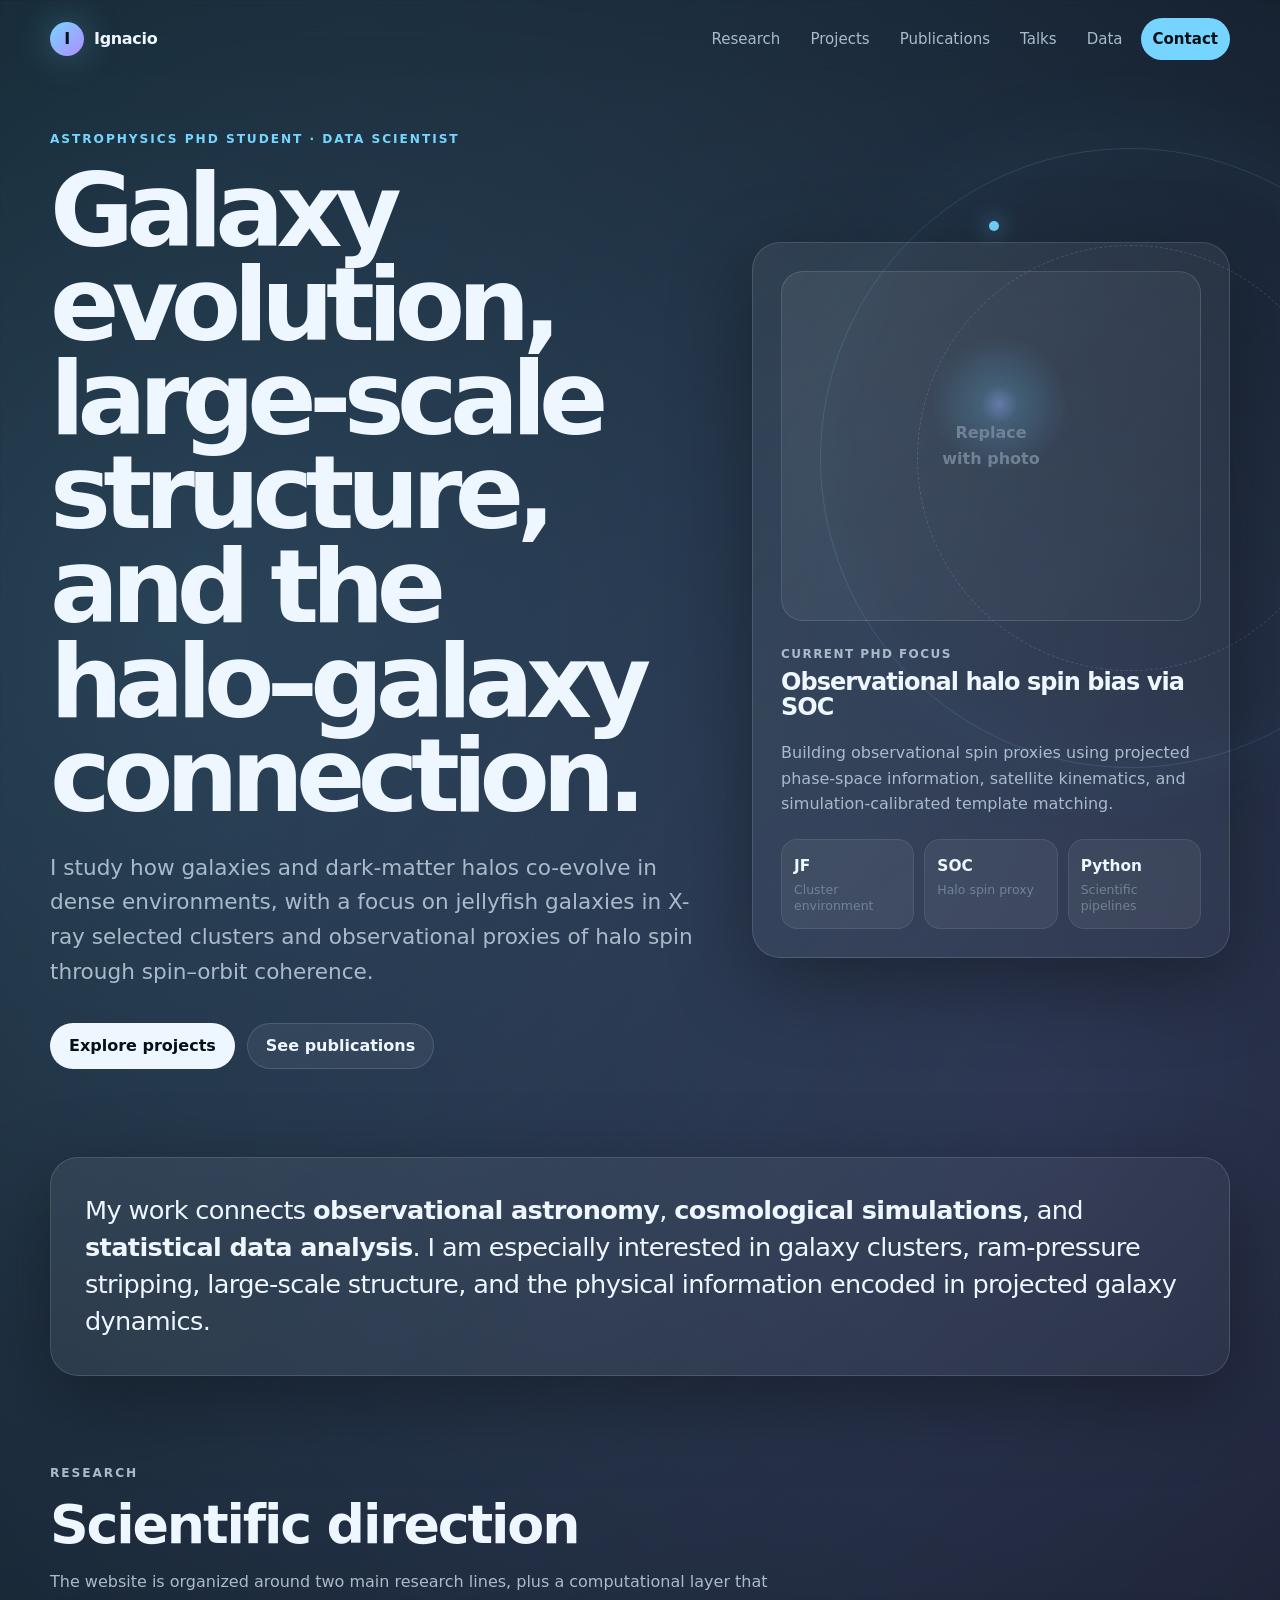
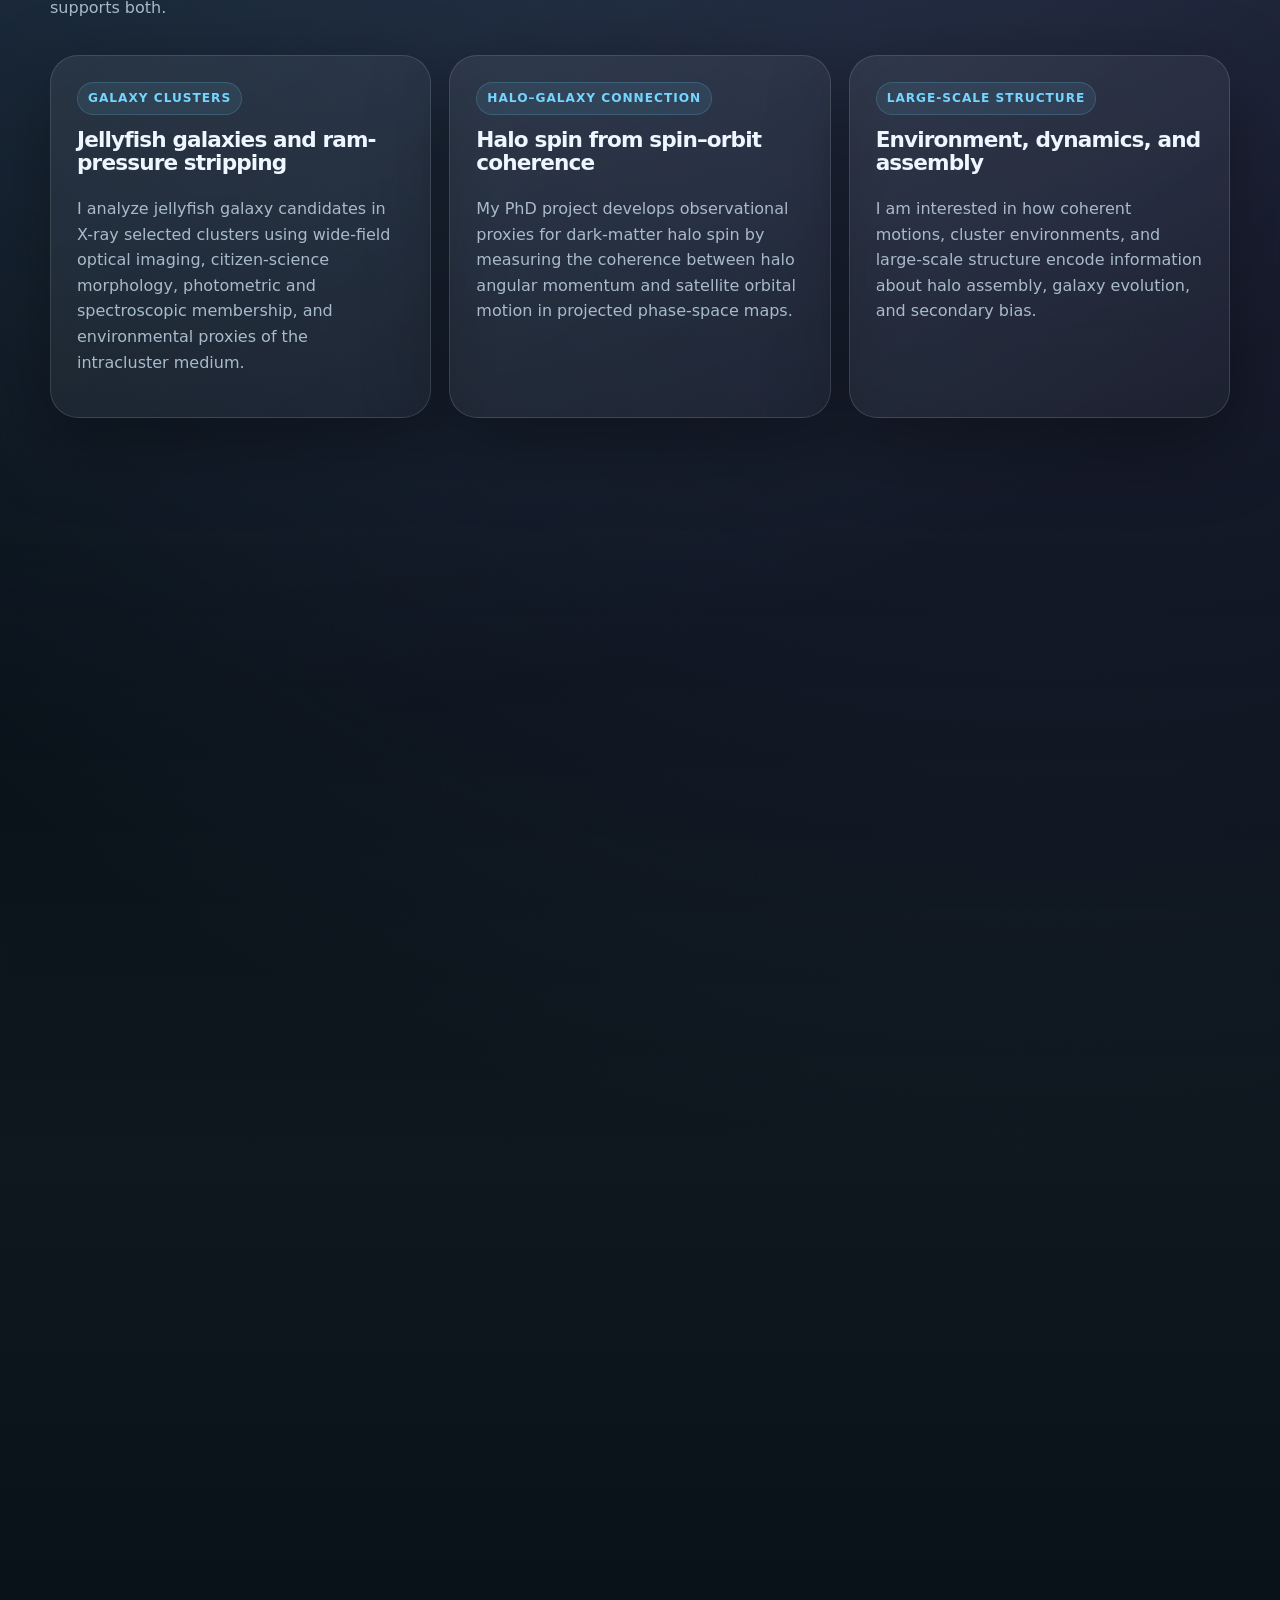
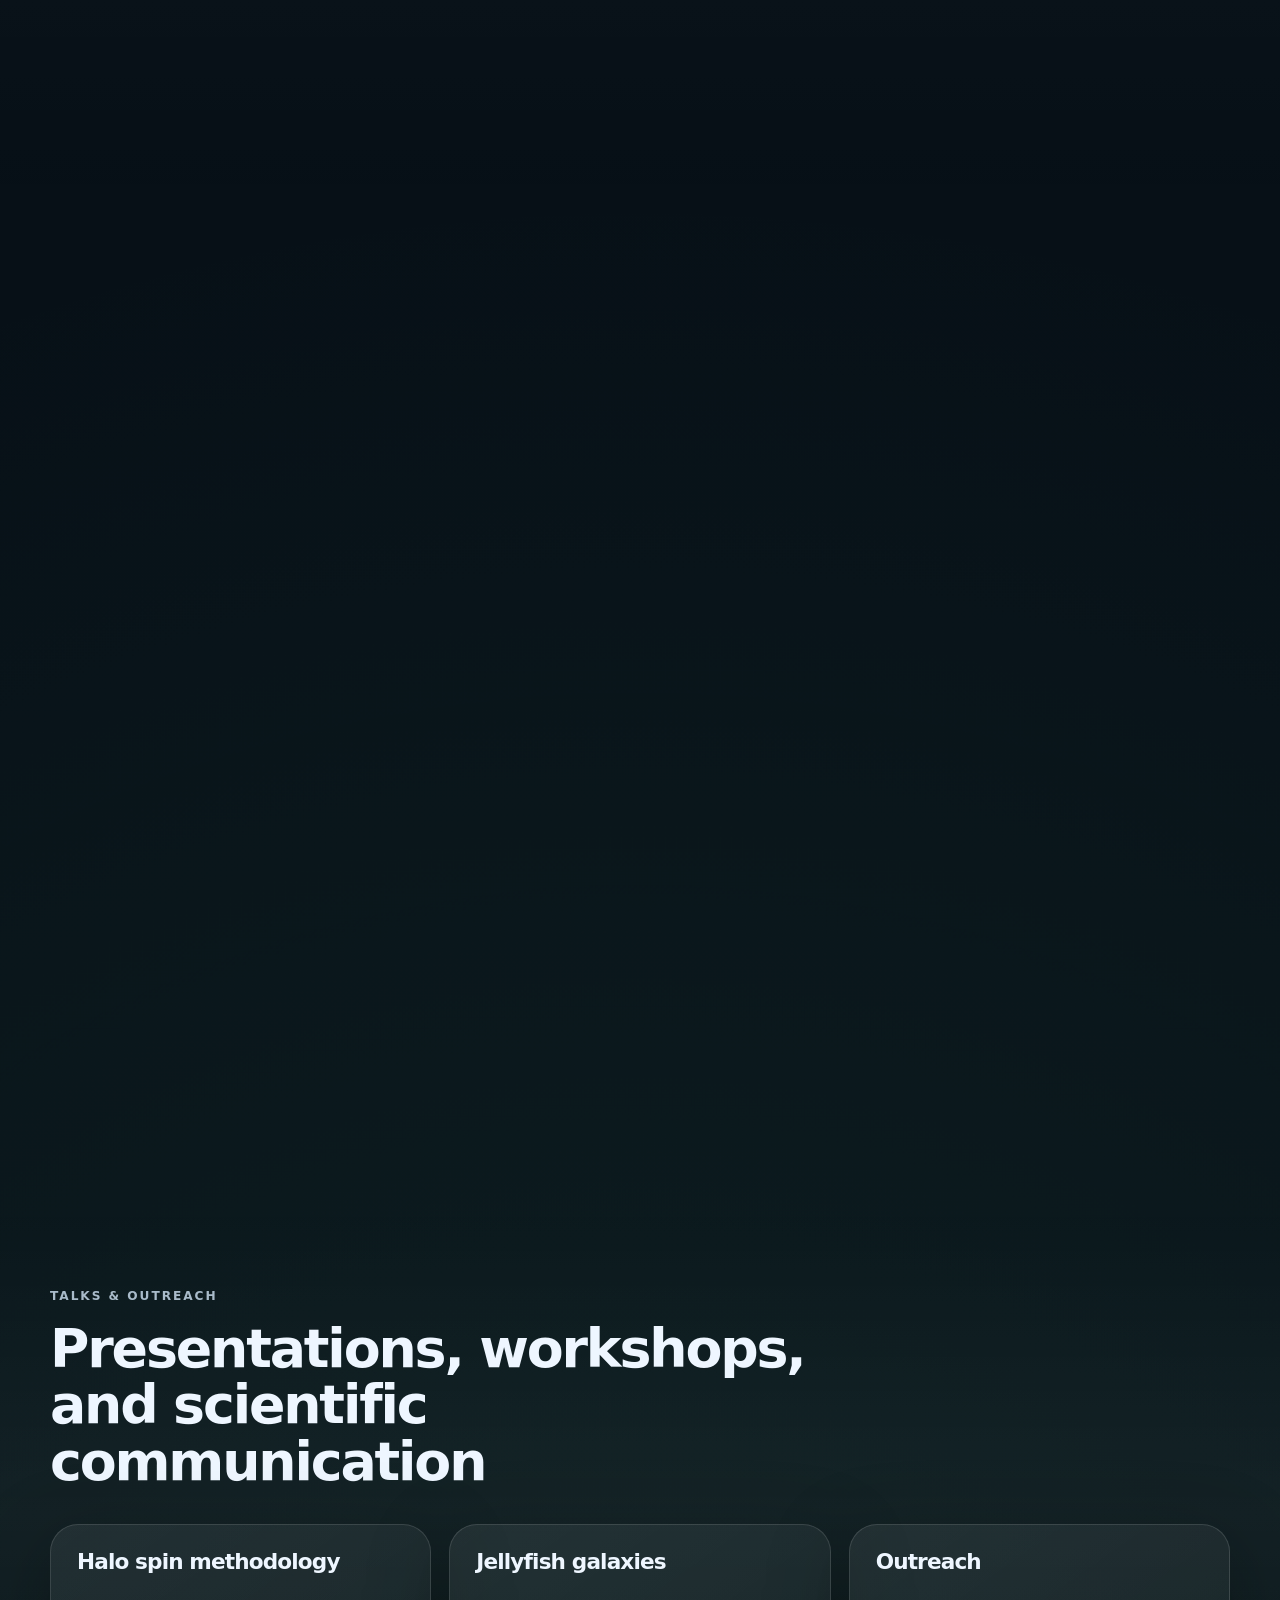
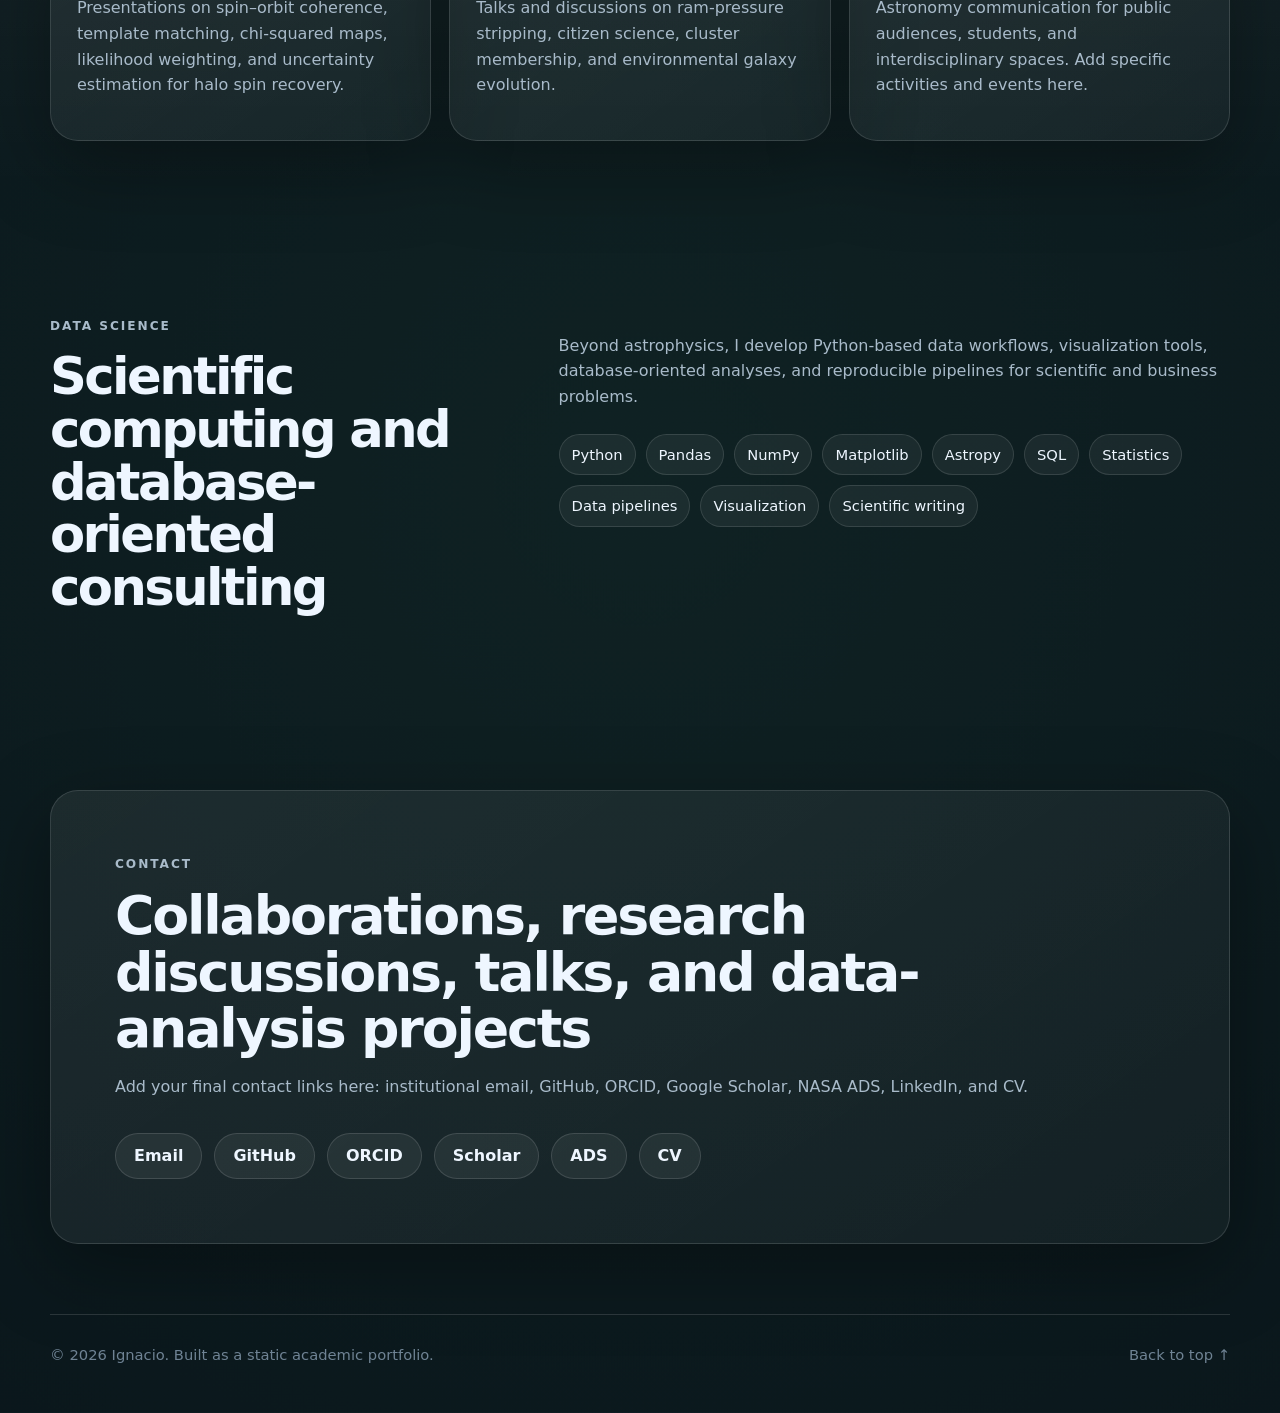
==== index.html @ a042764e "Add files via upload" ====
<!DOCTYPE html>
<html lang="en">
<head>
  <meta charset="UTF-8" />
  <meta name="viewport" content="width=device-width, initial-scale=1.0" />
  <meta name="description" content="Ignacio — Astrophysics PhD student and data scientist working on galaxy evolution, galaxy clusters, large-scale structure, and halo spin." />
  <meta name="author" content="Ignacio" />
  <meta property="og:title" content="Ignacio | Astrophysics & Data Science" />
  <meta property="og:description" content="Research portfolio: jellyfish galaxies, galaxy clusters, halo spin, spin–orbit coherence, and data analysis." />
  <meta property="og:type" content="website" />
  <title>Ignacio | Astrophysics & Data Science</title>
  <link rel="stylesheet" href="styles.css" />
</head>
<body>
  <div class="noise" aria-hidden="true"></div>

  <header class="site-header" id="top">
    <a class="brand" href="#top" aria-label="Go to homepage">
      <span class="brand-mark">I</span>
      <span>Ignacio</span>
    </a>
    <button class="nav-toggle" aria-label="Open navigation" aria-expanded="false">☰</button>
    <nav class="nav" aria-label="Main navigation">
      <a href="#research">Research</a>
      <a href="#projects">Projects</a>
      <a href="#publications">Publications</a>
      <a href="#talks">Talks</a>
      <a href="#data">Data</a>
      <a href="#contact" class="nav-cta">Contact</a>
    </nav>
  </header>

  <main>
    <section class="hero section" id="home">
      <div class="hero-orbit" aria-hidden="true"></div>
      <div class="hero-content reveal">
        <p class="eyebrow">Astrophysics PhD student · Data scientist</p>
        <h1>Galaxy evolution, large-scale structure, and the halo–galaxy connection.</h1>
        <p class="hero-text">
          I study how galaxies and dark-matter halos co-evolve in dense environments, with a focus on jellyfish galaxies in X-ray selected clusters and observational proxies of halo spin through spin–orbit coherence.
        </p>
        <div class="hero-actions">
          <a class="button primary" href="#projects">Explore projects</a>
          <a class="button secondary" href="#publications">See publications</a>
        </div>
      </div>

      <aside class="profile-card reveal">
        <div class="avatar" aria-label="Profile image placeholder">
          <span>Replace<br/>with photo</span>
        </div>
        <p class="card-label">Current PhD focus</p>
        <h2>Observational halo spin bias via SOC</h2>
        <p>
          Building observational spin proxies using projected phase-space information, satellite kinematics, and simulation-calibrated template matching.
        </p>
        <div class="status-grid">
          <div><strong>JF</strong><span>Cluster environment</span></div>
          <div><strong>SOC</strong><span>Halo spin proxy</span></div>
          <div><strong>Python</strong><span>Scientific pipelines</span></div>
        </div>
      </aside>
    </section>

    <section class="section intro-band reveal" aria-label="Short profile">
      <p>
        My work connects <strong>observational astronomy</strong>, <strong>cosmological simulations</strong>, and <strong>statistical data analysis</strong>. I am especially interested in galaxy clusters, ram-pressure stripping, large-scale structure, and the physical information encoded in projected galaxy dynamics.
      </p>
    </section>

    <section class="section" id="research">
      <div class="section-heading reveal">
        <p class="eyebrow">Research</p>
        <h2>Scientific direction</h2>
        <p>
          The website is organized around two main research lines, plus a computational layer that supports both.
        </p>
      </div>

      <div class="research-grid">
        <article class="research-card reveal">
          <span class="tag">Galaxy clusters</span>
          <h3>Jellyfish galaxies and ram-pressure stripping</h3>
          <p>
            I analyze jellyfish galaxy candidates in X-ray selected clusters using wide-field optical imaging, citizen-science morphology, photometric and spectroscopic membership, and environmental proxies of the intracluster medium.
          </p>
        </article>

        <article class="research-card reveal">
          <span class="tag">Halo–galaxy connection</span>
          <h3>Halo spin from spin–orbit coherence</h3>
          <p>
            My PhD project develops observational proxies for dark-matter halo spin by measuring the coherence between halo angular momentum and satellite orbital motion in projected phase-space maps.
          </p>
        </article>

        <article class="research-card reveal">
          <span class="tag">Large-scale structure</span>
          <h3>Environment, dynamics, and assembly</h3>
          <p>
            I am interested in how coherent motions, cluster environments, and large-scale structure encode information about halo assembly, galaxy evolution, and secondary bias.
          </p>
        </article>
      </div>
    </section>

    <section class="section alt" id="projects">
      <div class="section-heading reveal">
        <p class="eyebrow">Project windows</p>
        <h2>Current projects</h2>
        <p>
          These cards are designed as future entry points to dedicated project pages with figures, papers, talks, and code notes.
        </p>
      </div>

      <div class="project-stack">
        <article class="project-card reveal">
          <div class="project-visual jf-visual" aria-hidden="true">
            <div class="tail"></div>
            <div class="galaxy"></div>
          </div>
          <div>
            <span class="tag">Project 01</span>
            <h3>Jellyfish galaxies in X-ray selected clusters</h3>
            <p>
              This project studies ram-pressure stripping candidates selected from optical morphology and cluster membership information. The central goal is to quantify how jellyfish fractions, radial distributions, and tail orientations depend on host-cluster mass and intracluster-medium structure.
            </p>
            <ul class="clean-list">
              <li>Citizen-science morphology calibrated with expert classifications.</li>
              <li>Photometric and spectroscopic membership selection.</li>
              <li>Environmental trends with host mass, core radius, temperature, and ICM proxies.</li>
            </ul>
          </div>
        </article>

        <article class="project-card reverse reveal">
          <div class="project-visual spin-visual" aria-hidden="true">
            <div class="spin-axis"></div>
            <div class="orbit orbit-one"></div>
            <div class="orbit orbit-two"></div>
            <div class="halo-core"></div>
          </div>
          <div>
            <span class="tag">Project 02</span>
            <h3>Measuring halo spin using spin–orbit coherence</h3>
            <p>
              This PhD line explores whether the projected orbital motion of satellite galaxies can be used as an observational proxy for dark-matter halo spin. The methodology combines simulations, phase-space maps, template matching, likelihood weighting, and uncertainty estimation.
            </p>
            <ul class="clean-list">
              <li>Simulation calibration with DICE, Uchuu, and TNG-oriented pipelines.</li>
              <li>Velocity maps and CDF/mean estimators in projected phase space.</li>
              <li>Prediction PDFs for spin parameters using score- or chi-squared-based weights.</li>
            </ul>
          </div>
        </article>
      </div>
    </section>

    <section class="section" id="publications">
      <div class="section-heading reveal">
        <p class="eyebrow">Publications</p>
        <h2>Manuscripts and research outputs</h2>
        <p>
          Replace these provisional entries with final titles, author lists, arXiv/ADS links, and journal metadata when available.
        </p>
      </div>

      <div class="timeline reveal">
        <div class="timeline-item">
          <span>In preparation</span>
          <h3>Jellyfish galaxy candidates in X-ray selected clusters</h3>
          <p>
            Citizen-science morphology, calibrated sample selection, cluster membership, radial distributions, and ICM-related environmental dependence.
          </p>
        </div>
        <div class="timeline-item">
          <span>In preparation</span>
          <h3>Observational measurement of halo spin bias via spin–orbit coherence</h3>
          <p>
            Development of an observational spin proxy based on satellite dynamics, projected velocity maps, and simulation-calibrated template matching.
          </p>
        </div>
        <div class="timeline-item muted-item">
          <span>Future slot</span>
          <h3>Add published/submitted papers here</h3>
          <p>
            This section can later be connected to a BibTeX file, ORCID, Google Scholar, or NASA ADS.
          </p>
        </div>
      </div>
    </section>

    <section class="section alt" id="talks">
      <div class="section-heading reveal">
        <p class="eyebrow">Talks & outreach</p>
        <h2>Presentations, workshops, and scientific communication</h2>
      </div>

      <div class="cards three-cols">
        <article class="card reveal">
          <h3>Halo spin methodology</h3>
          <p>
            Presentations on spin–orbit coherence, template matching, chi-squared maps, likelihood weighting, and uncertainty estimation for halo spin recovery.
          </p>
        </article>
        <article class="card reveal">
          <h3>Jellyfish galaxies</h3>
          <p>
            Talks and discussions on ram-pressure stripping, citizen science, cluster membership, and environmental galaxy evolution.
          </p>
        </article>
        <article class="card reveal">
          <h3>Outreach</h3>
          <p>
            Astronomy communication for public audiences, students, and interdisciplinary spaces. Add specific activities and events here.
          </p>
        </article>
      </div>
    </section>

    <section class="section split" id="data">
      <div class="reveal">
        <p class="eyebrow">Data science</p>
        <h2>Scientific computing and database-oriented consulting</h2>
      </div>
      <div class="reveal">
        <p>
          Beyond astrophysics, I develop Python-based data workflows, visualization tools, database-oriented analyses, and reproducible pipelines for scientific and business problems.
        </p>
        <div class="skill-list" aria-label="Technical skills">
          <span>Python</span><span>Pandas</span><span>NumPy</span><span>Matplotlib</span><span>Astropy</span><span>SQL</span><span>Statistics</span><span>Data pipelines</span><span>Visualization</span><span>Scientific writing</span>
        </div>
      </div>
    </section>

    <section class="section contact" id="contact">
      <div class="contact-card reveal">
        <p class="eyebrow">Contact</p>
        <h2>Collaborations, research discussions, talks, and data-analysis projects</h2>
        <p>
          Add your final contact links here: institutional email, GitHub, ORCID, Google Scholar, NASA ADS, LinkedIn, and CV.
        </p>
        <div class="contact-links">
          <a href="mailto:your.email@example.com">Email</a>
          <a href="#" aria-label="GitHub placeholder">GitHub</a>
          <a href="#" aria-label="ORCID placeholder">ORCID</a>
          <a href="#" aria-label="Google Scholar placeholder">Scholar</a>
          <a href="#" aria-label="NASA ADS placeholder">ADS</a>
          <a href="files/cv-placeholder.pdf" aria-label="CV placeholder">CV</a>
        </div>
      </div>
    </section>
  </main>

  <footer class="footer">
    <p>© <span id="year"></span> Ignacio. Built as a static academic portfolio.</p>
    <a href="#top">Back to top ↑</a>
  </footer>

  <script src="script.js"></script>
</body>
</html>
---- styles.css ----
:root {
  --bg: #071017;
  --bg-soft: #0c1924;
  --bg-card: rgba(255, 255, 255, 0.065);
  --bg-card-strong: rgba(255, 255, 255, 0.105);
  --text: #eef6ff;
  --muted: #a9bbca;
  --faint: #6f8394;
  --line: rgba(255, 255, 255, 0.13);
  --accent: #75d5ff;
  --accent-2: #b28cff;
  --accent-3: #70f2b4;
  --shadow: 0 24px 80px rgba(0, 0, 0, 0.35);
  --radius: 28px;
  --radius-small: 16px;
  --max-width: 1180px;
}

* {
  box-sizing: border-box;
}

html {
  scroll-behavior: smooth;
}

body {
  margin: 0;
  font-family: Inter, ui-sans-serif, system-ui, -apple-system, BlinkMacSystemFont, "Segoe UI", sans-serif;
  color: var(--text);
  background:
    radial-gradient(circle at 15% 10%, rgba(117, 213, 255, 0.22), transparent 30%),
    radial-gradient(circle at 82% 18%, rgba(178, 140, 255, 0.18), transparent 32%),
    radial-gradient(circle at 50% 85%, rgba(112, 242, 180, 0.08), transparent 36%),
    var(--bg);
  line-height: 1.6;
  overflow-x: hidden;
}

body.nav-open {
  overflow: hidden;
}

.noise {
  position: fixed;
  inset: 0;
  pointer-events: none;
  opacity: 0.065;
  z-index: 0;
  background-image:
    linear-gradient(rgba(255,255,255,0.08) 1px, transparent 1px),
    linear-gradient(90deg, rgba(255,255,255,0.08) 1px, transparent 1px);
  background-size: 58px 58px;
  mask-image: radial-gradient(circle at center, black 0%, transparent 80%);
}

img, svg {
  max-width: 100%;
}

a {
  color: inherit;
  text-decoration: none;
}

.site-header {
  position: sticky;
  top: 0;
  z-index: 20;
  display: flex;
  align-items: center;
  justify-content: space-between;
  max-width: calc(var(--max-width) + 48px);
  margin: 0 auto;
  padding: 18px 24px;
  backdrop-filter: blur(18px);
}

.site-header.scrolled {
  background: rgba(7, 16, 23, 0.78);
  border-bottom: 1px solid var(--line);
}

.brand {
  display: inline-flex;
  gap: 10px;
  align-items: center;
  font-weight: 800;
  letter-spacing: -0.02em;
}

.brand-mark {
  display: grid;
  place-items: center;
  width: 34px;
  height: 34px;
  border-radius: 50%;
  background: linear-gradient(135deg, var(--accent), var(--accent-2));
  color: #061019;
  box-shadow: 0 0 36px rgba(117, 213, 255, 0.35);
}

.nav {
  display: flex;
  align-items: center;
  gap: 6px;
}

.nav a {
  padding: 9px 12px;
  color: var(--muted);
  border-radius: 999px;
  font-size: 0.94rem;
  transition: 180ms ease;
}

.nav a:hover {
  color: var(--text);
  background: rgba(255, 255, 255, 0.075);
}

.nav-cta {
  color: #061019 !important;
  background: var(--accent) !important;
  font-weight: 700;
}

.nav-toggle {
  display: none;
  color: var(--text);
  background: rgba(255, 255, 255, 0.1);
  border: 1px solid var(--line);
  border-radius: 12px;
  padding: 8px 11px;
  font-size: 1.1rem;
}

.section {
  position: relative;
  z-index: 1;
  width: min(var(--max-width), calc(100% - 40px));
  margin: 0 auto;
  padding: 88px 0;
}

.hero {
  min-height: calc(100vh - 82px);
  display: grid;
  grid-template-columns: 1.16fr 0.84fr;
  gap: 42px;
  align-items: center;
  padding-top: 52px;
}

.hero h1 {
  margin: 0;
  max-width: 820px;
  font-size: clamp(3rem, 8vw, 6.6rem);
  line-height: 0.92;
  letter-spacing: -0.075em;
}

.hero-text {
  max-width: 710px;
  margin: 28px 0 0;
  color: var(--muted);
  font-size: clamp(1.08rem, 2vw, 1.35rem);
}

.eyebrow {
  margin: 0 0 14px;
  color: var(--accent);
  text-transform: uppercase;
  letter-spacing: 0.16em;
  font-size: 0.76rem;
  font-weight: 800;
}

.hero-actions, .contact-links {
  display: flex;
  gap: 12px;
  flex-wrap: wrap;
  margin-top: 34px;
}

.button, .contact-links a {
  display: inline-flex;
  align-items: center;
  justify-content: center;
  min-height: 46px;
  padding: 0 18px;
  border-radius: 999px;
  border: 1px solid var(--line);
  font-weight: 750;
  transition: transform 180ms ease, background 180ms ease, border-color 180ms ease;
}

.button:hover, .contact-links a:hover {
  transform: translateY(-2px);
}

.primary {
  background: var(--text);
  color: #061019;
}

.secondary, .contact-links a {
  background: rgba(255, 255, 255, 0.06);
  color: var(--text);
}

.profile-card, .research-card, .card, .timeline, .project-card, .contact-card, .intro-band {
  background: linear-gradient(145deg, var(--bg-card), rgba(255,255,255,0.035));
  border: 1px solid var(--line);
  border-radius: var(--radius);
  box-shadow: var(--shadow);
}

.profile-card {
  padding: 28px;
  transform: translateY(18px);
}

.avatar {
  width: 100%;
  aspect-ratio: 1.2 / 1;
  display: grid;
  place-items: center;
  margin-bottom: 24px;
  border-radius: 22px;
  background:
    radial-gradient(circle at 52% 38%, rgba(117,213,255,0.25), transparent 22%),
    radial-gradient(circle at 52% 38%, rgba(178,140,255,0.32), transparent 6%),
    linear-gradient(135deg, rgba(255,255,255,0.07), rgba(255,255,255,0.02));
  border: 1px solid rgba(255,255,255,0.12);
  color: var(--faint);
  text-align: center;
  font-weight: 700;
}

.card-label {
  color: var(--accent-3);
  font-weight: 800;
  margin: 0 0 6px;
  text-transform: uppercase;
  letter-spacing: 0.12em;
  font-size: 0.75rem;
}

.profile-card h2,
.section-heading h2,
.project-card h3,
.research-card h3,
.card h3,
.timeline h3,
.contact-card h2 {
  margin-top: 0;
  letter-spacing: -0.04em;
  line-height: 1.05;
}

.profile-card p, .research-card p, .card p, .project-card p, .timeline p, .contact-card p, .split p, .section-heading p {
  color: var(--muted);
}

.status-grid {
  display: grid;
  grid-template-columns: repeat(3, 1fr);
  gap: 10px;
  margin-top: 22px;
}

.status-grid div {
  padding: 14px 12px;
  border-radius: 16px;
  background: rgba(255,255,255,0.06);
  border: 1px solid rgba(255,255,255,0.08);
}

.status-grid strong, .status-grid span {
  display: block;
}

.status-grid strong {
  font-size: 0.96rem;
}

.status-grid span {
  margin-top: 4px;
  color: var(--faint);
  font-size: 0.78rem;
  line-height: 1.25;
}

.hero-orbit {
  position: absolute;
  width: 620px;
  height: 620px;
  right: -210px;
  top: 70px;
  border: 1px solid rgba(117, 213, 255, 0.16);
  border-radius: 50%;
  box-shadow: inset 0 0 80px rgba(117,213,255,0.04), 0 0 120px rgba(117,213,255,0.05);
  animation: rotateSlow 34s linear infinite;
}

.hero-orbit::before, .hero-orbit::after {
  content: "";
  position: absolute;
  border-radius: 50%;
}

.hero-orbit::before {
  inset: 96px;
  border: 1px dashed rgba(178, 140, 255, 0.24);
}

.hero-orbit::after {
  width: 10px;
  height: 10px;
  top: 72px;
  left: 168px;
  background: var(--accent);
  box-shadow: 0 0 22px var(--accent);
}

@keyframes rotateSlow {
  from { transform: rotate(0deg); }
  to { transform: rotate(360deg); }
}

.intro-band {
  padding: 34px;
}

.intro-band p {
  margin: 0;
  color: var(--text);
  font-size: clamp(1.14rem, 2vw, 1.6rem);
  line-height: 1.45;
  letter-spacing: -0.025em;
}

.section-heading {
  max-width: 760px;
  margin-bottom: 34px;
}

.section-heading h2, .contact-card h2 {
  font-size: clamp(2rem, 4.2vw, 4rem);
  margin-bottom: 12px;
}

.research-grid, .cards {
  display: grid;
  grid-template-columns: repeat(3, 1fr);
  gap: 18px;
}

.research-card, .card {
  padding: 26px;
}

.research-card h3, .card h3 {
  font-size: 1.35rem;
}

.tag {
  display: inline-flex;
  width: fit-content;
  padding: 6px 10px;
  margin-bottom: 14px;
  color: var(--accent);
  background: rgba(117, 213, 255, 0.09);
  border: 1px solid rgba(117, 213, 255, 0.18);
  border-radius: 999px;
  font-size: 0.76rem;
  font-weight: 800;
  text-transform: uppercase;
  letter-spacing: 0.08em;
}

.alt {
  width: 100%;
  max-width: none;
  padding-left: max(20px, calc((100vw - var(--max-width)) / 2));
  padding-right: max(20px, calc((100vw - var(--max-width)) / 2));
  background: linear-gradient(180deg, transparent, rgba(255,255,255,0.035), transparent);
}

.project-stack {
  display: grid;
  gap: 22px;
}

.project-card {
  display: grid;
  grid-template-columns: 0.8fr 1.2fr;
  gap: 26px;
  align-items: center;
  padding: 26px;
}

.project-card.reverse {
  grid-template-columns: 1.2fr 0.8fr;
}

.project-card.reverse .project-visual {
  order: 2;
}

.project-card h3 {
  font-size: clamp(1.7rem, 3vw, 3rem);
}

.project-visual {
  min-height: 320px;
  position: relative;
  overflow: hidden;
  border-radius: 22px;
  border: 1px solid rgba(255,255,255,0.1);
  background: radial-gradient(circle at 50% 50%, rgba(117,213,255,0.12), rgba(255,255,255,0.025) 55%, rgba(255,255,255,0.04));
}

.jf-visual .galaxy {
  position: absolute;
  width: 64px;
  height: 64px;
  top: 126px;
  left: 50%;
  transform: translateX(-50%);
  border-radius: 50%;
  background: radial-gradient(circle, #fff, var(--accent) 42%, rgba(117,213,255,0.1) 72%);
  box-shadow: 0 0 46px rgba(117,213,255,0.7);
}

.jf-visual .tail {
  position: absolute;
  width: 250px;
  height: 94px;
  top: 142px;
  left: 19%;
  background: linear-gradient(90deg, transparent, rgba(117,213,255,0.48), rgba(178,140,255,0.28));
  filter: blur(12px);
  transform: rotate(-16deg);
}

.spin-visual .halo-core {
  position: absolute;
  width: 72px;
  height: 72px;
  top: 50%;
  left: 50%;
  transform: translate(-50%, -50%);
  border-radius: 50%;
  background: radial-gradient(circle, #fff, var(--accent-2) 48%, transparent 75%);
  box-shadow: 0 0 44px rgba(178,140,255,0.55);
}

.spin-axis {
  position: absolute;
  width: 3px;
  height: 250px;
  top: 35px;
  left: 50%;
  background: linear-gradient(var(--accent), transparent, var(--accent-3));
  transform: rotate(32deg);
  transform-origin: center;
}

.orbit {
  position: absolute;
  inset: 70px 54px;
  border: 1px solid rgba(117,213,255,0.42);
  border-radius: 50%;
  transform: rotate(-18deg);
}

.orbit-two {
  inset: 98px 86px;
  border-color: rgba(178,140,255,0.35);
  transform: rotate(48deg);
}

.clean-list {
  margin: 20px 0 0;
  padding: 0;
  list-style: none;
}

.clean-list li {
  position: relative;
  padding-left: 22px;
  margin: 10px 0;
  color: var(--muted);
}

.clean-list li::before {
  content: "";
  position: absolute;
  left: 0;
  top: 0.72em;
  width: 7px;
  height: 7px;
  border-radius: 50%;
  background: var(--accent-3);
}

.timeline {
  padding: 10px;
}

.timeline-item {
  padding: 24px 24px 24px 36px;
  border-left: 1px solid rgba(117,213,255,0.28);
  position: relative;
}

.timeline-item::before {
  content: "";
  position: absolute;
  top: 31px;
  left: -6px;
  width: 11px;
  height: 11px;
  border-radius: 50%;
  background: var(--accent);
  box-shadow: 0 0 20px var(--accent);
}

.timeline-item span {
  color: var(--accent-3);
  text-transform: uppercase;
  letter-spacing: 0.1em;
  font-weight: 800;
  font-size: 0.76rem;
}

.timeline-item h3 {
  font-size: 1.35rem;
  margin: 7px 0 8px;
}

.muted-item {
  opacity: 0.65;
}

.split {
  display: grid;
  grid-template-columns: 0.82fr 1.18fr;
  gap: 42px;
  align-items: start;
}

.split h2 {
  margin: 0;
  font-size: clamp(2rem, 4vw, 3.7rem);
  line-height: 1.03;
  letter-spacing: -0.05em;
}

.skill-list {
  display: flex;
  flex-wrap: wrap;
  gap: 10px;
  margin-top: 24px;
}

.skill-list span {
  padding: 8px 12px;
  border: 1px solid rgba(255,255,255,0.12);
  border-radius: 999px;
  color: var(--text);
  background: rgba(255,255,255,0.055);
  font-size: 0.92rem;
}

.contact {
  padding-bottom: 70px;
}

.contact-card {
  padding: clamp(28px, 6vw, 64px);
}

.contact-card h2 {
  max-width: 880px;
}

.footer {
  position: relative;
  z-index: 1;
  display: flex;
  justify-content: space-between;
  gap: 16px;
  width: min(var(--max-width), calc(100% - 40px));
  margin: 0 auto;
  padding: 28px 0 46px;
  border-top: 1px solid var(--line);
  color: var(--faint);
  font-size: 0.92rem;
}

.footer p {
  margin: 0;
}

.reveal {
  opacity: 0;
  transform: translateY(22px);
  transition: opacity 700ms ease, transform 700ms ease;
}

.reveal.visible {
  opacity: 1;
  transform: translateY(0);
}

@media (max-width: 900px) {
  .nav-toggle {
    display: inline-flex;
  }

  .nav {
    position: fixed;
    inset: 72px 16px auto 16px;
    display: none;
    flex-direction: column;
    align-items: stretch;
    gap: 4px;
    padding: 14px;
    background: rgba(7, 16, 23, 0.95);
    border: 1px solid var(--line);
    border-radius: 20px;
    box-shadow: var(--shadow);
  }

  body.nav-open .nav {
    display: flex;
  }

  .nav a {
    padding: 13px 14px;
  }

  .hero, .split, .project-card, .project-card.reverse {
    grid-template-columns: 1fr;
  }

  .hero {
    padding-top: 32px;
  }

  .project-card.reverse .project-visual {
    order: 0;
  }

  .research-grid, .cards {
    grid-template-columns: 1fr;
  }

  .status-grid {
    grid-template-columns: 1fr;
  }

  .hero-orbit {
    opacity: 0.45;
    right: -360px;
  }
}

@media (max-width: 560px) {
  .section {
    width: min(100% - 28px, var(--max-width));
    padding: 62px 0;
  }

  .alt {
    padding-left: 14px;
    padding-right: 14px;
  }

  .site-header {
    padding: 14px;
  }

  .hero h1 {
    font-size: clamp(2.7rem, 17vw, 4.2rem);
  }

  .profile-card, .research-card, .card, .project-card, .contact-card, .intro-band {
    border-radius: 22px;
  }

  .project-visual {
    min-height: 230px;
  }

  .footer {
    flex-direction: column;
  }
}
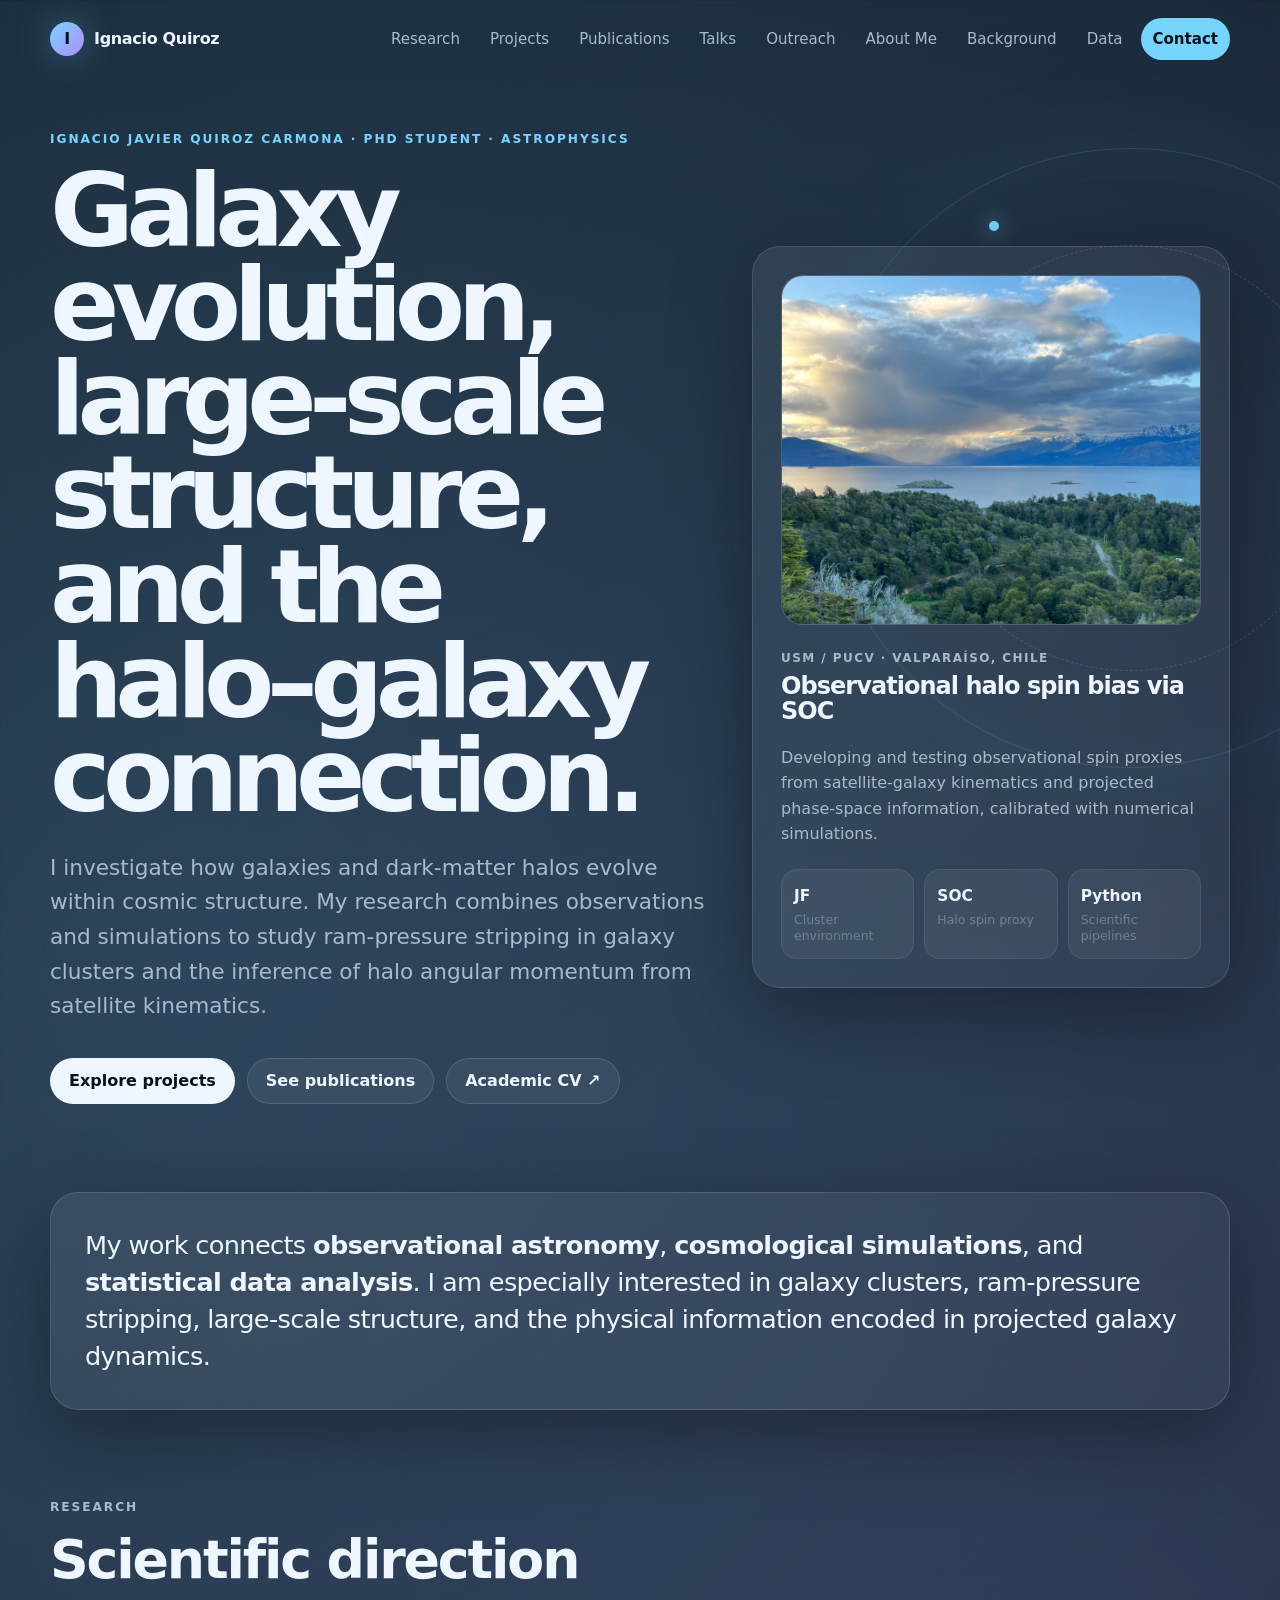
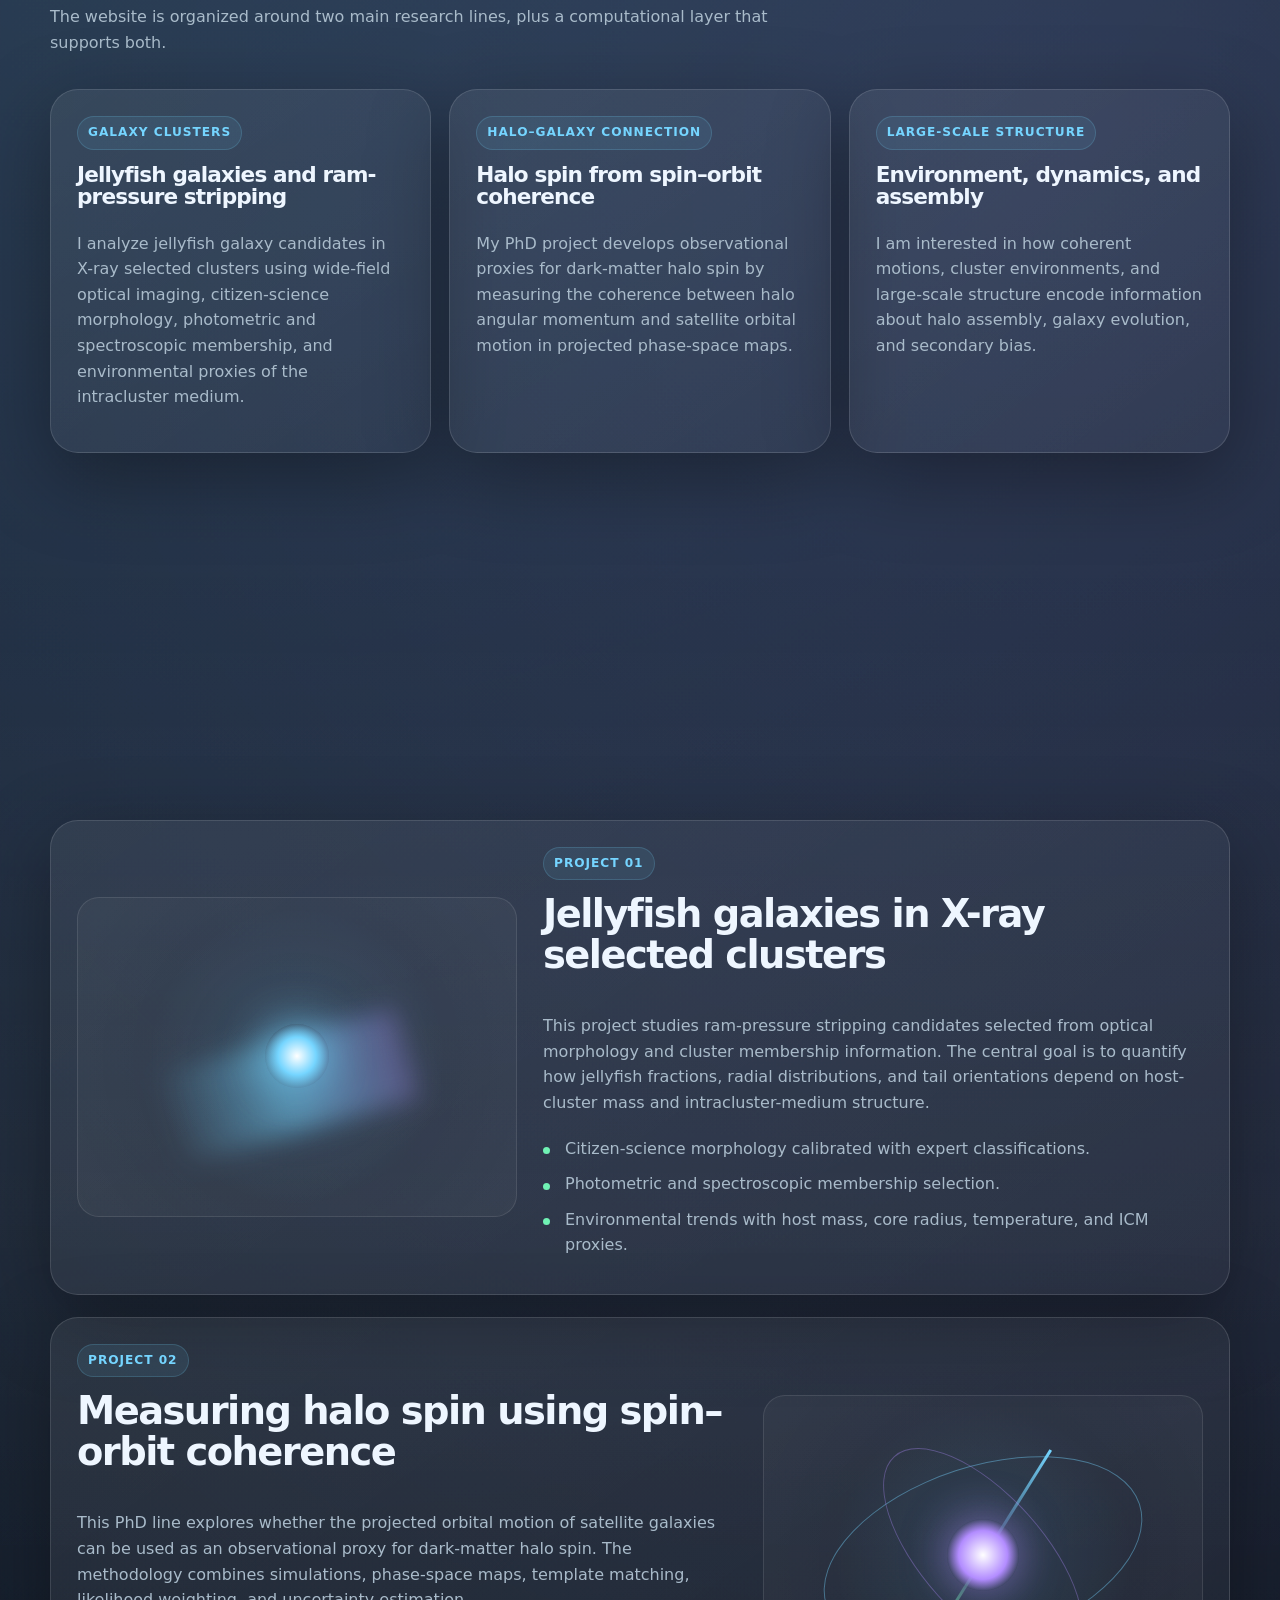
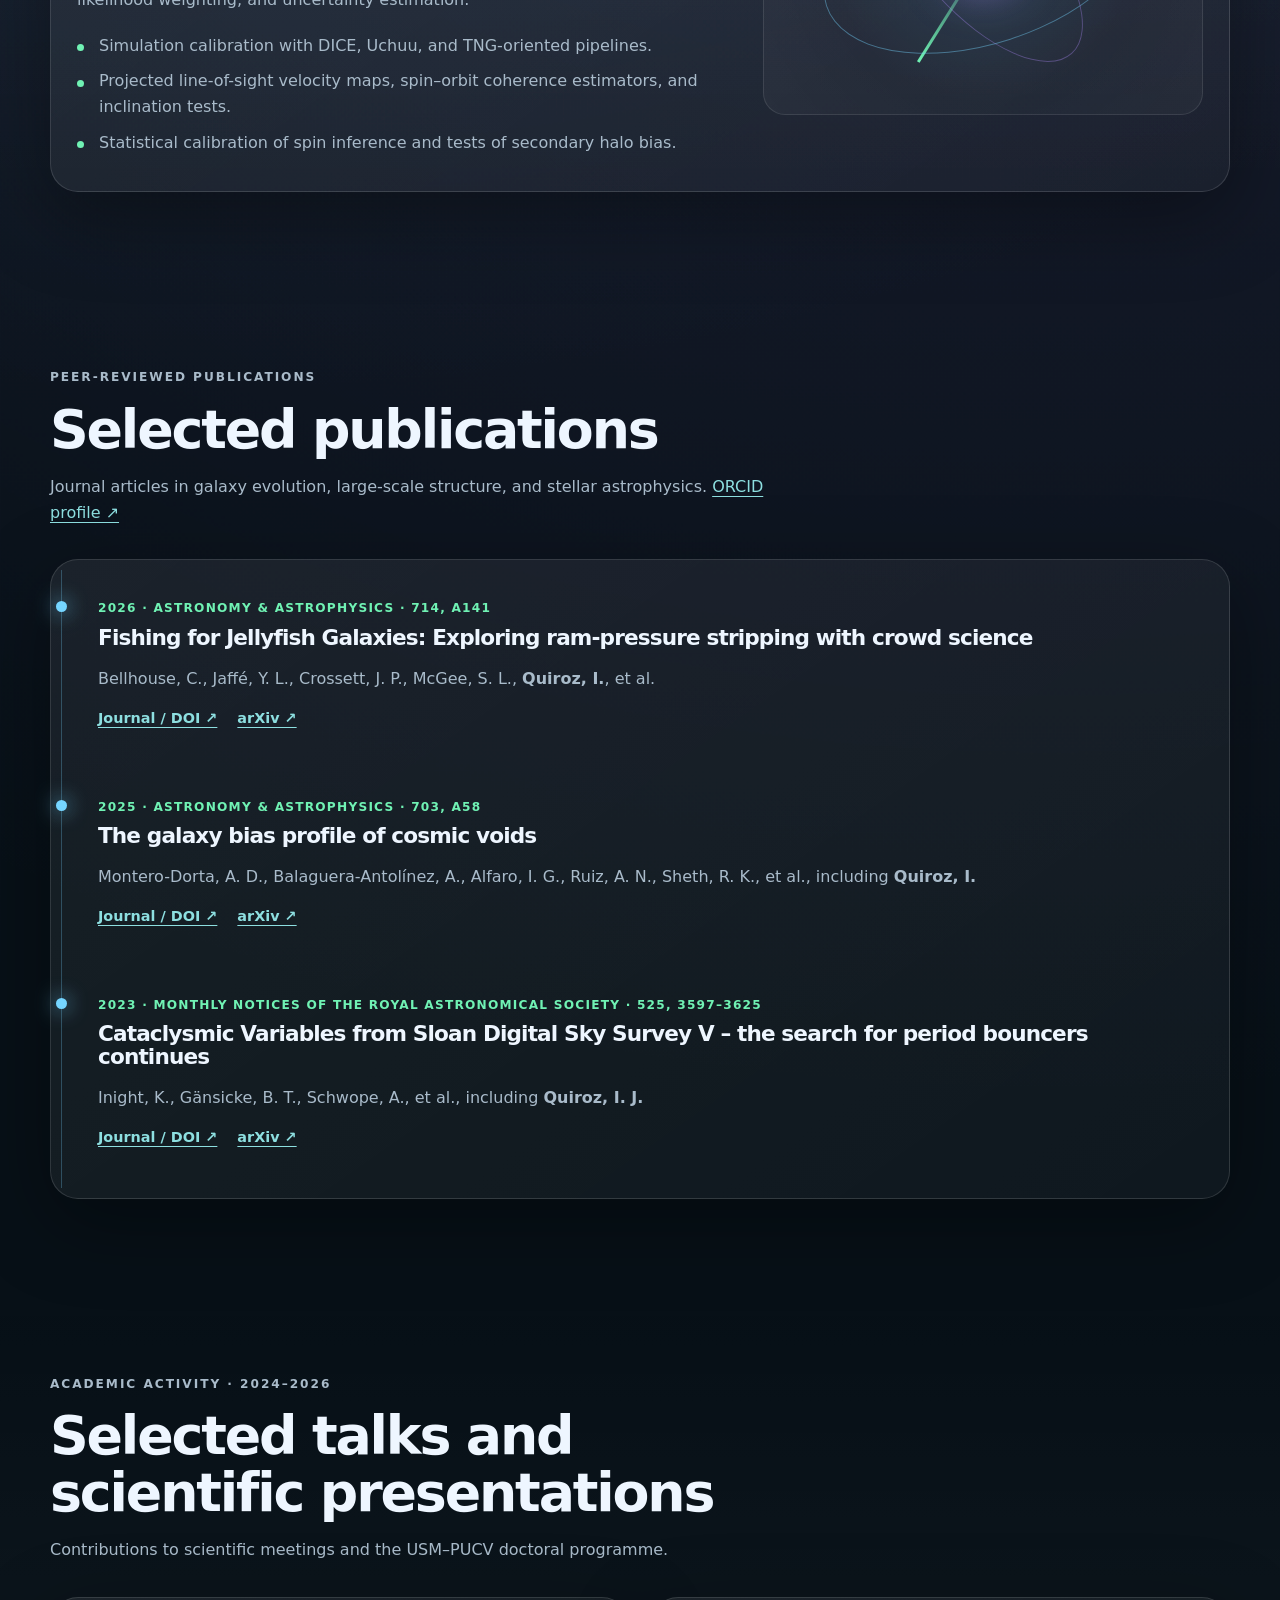
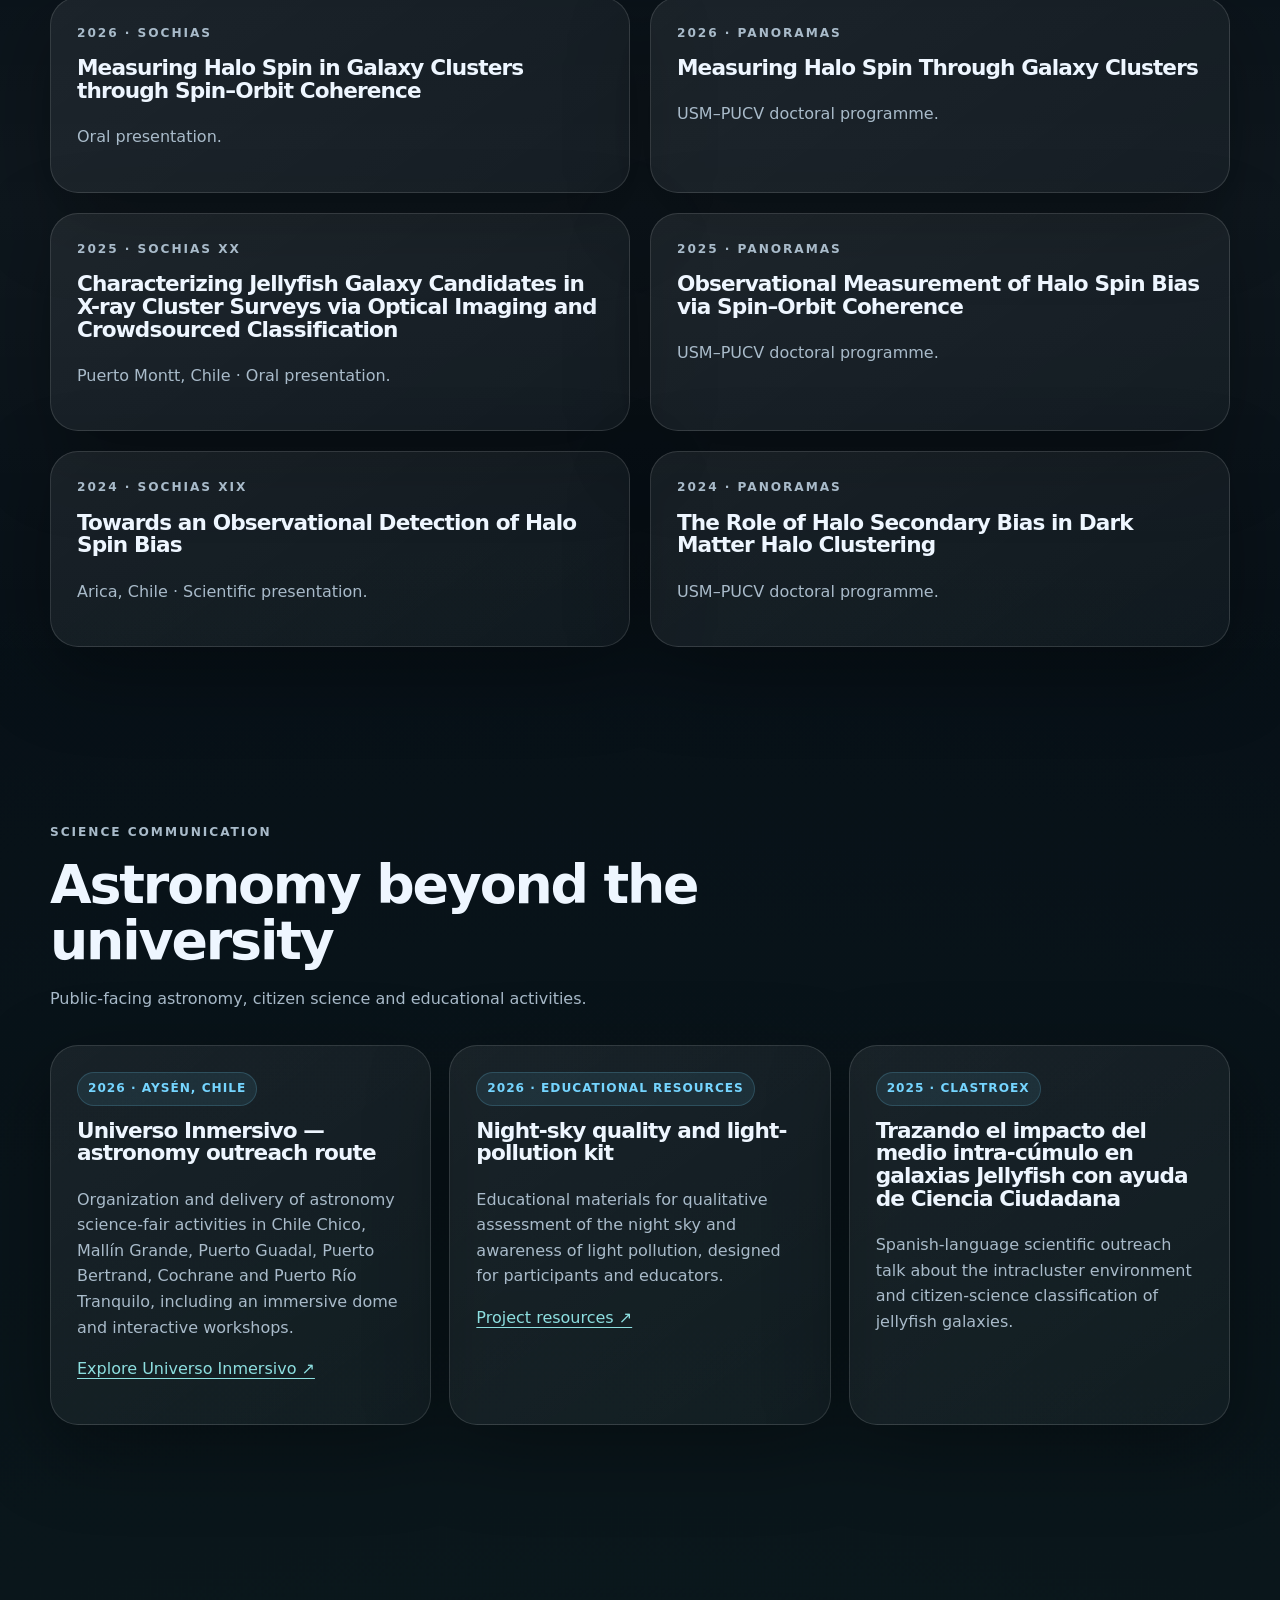
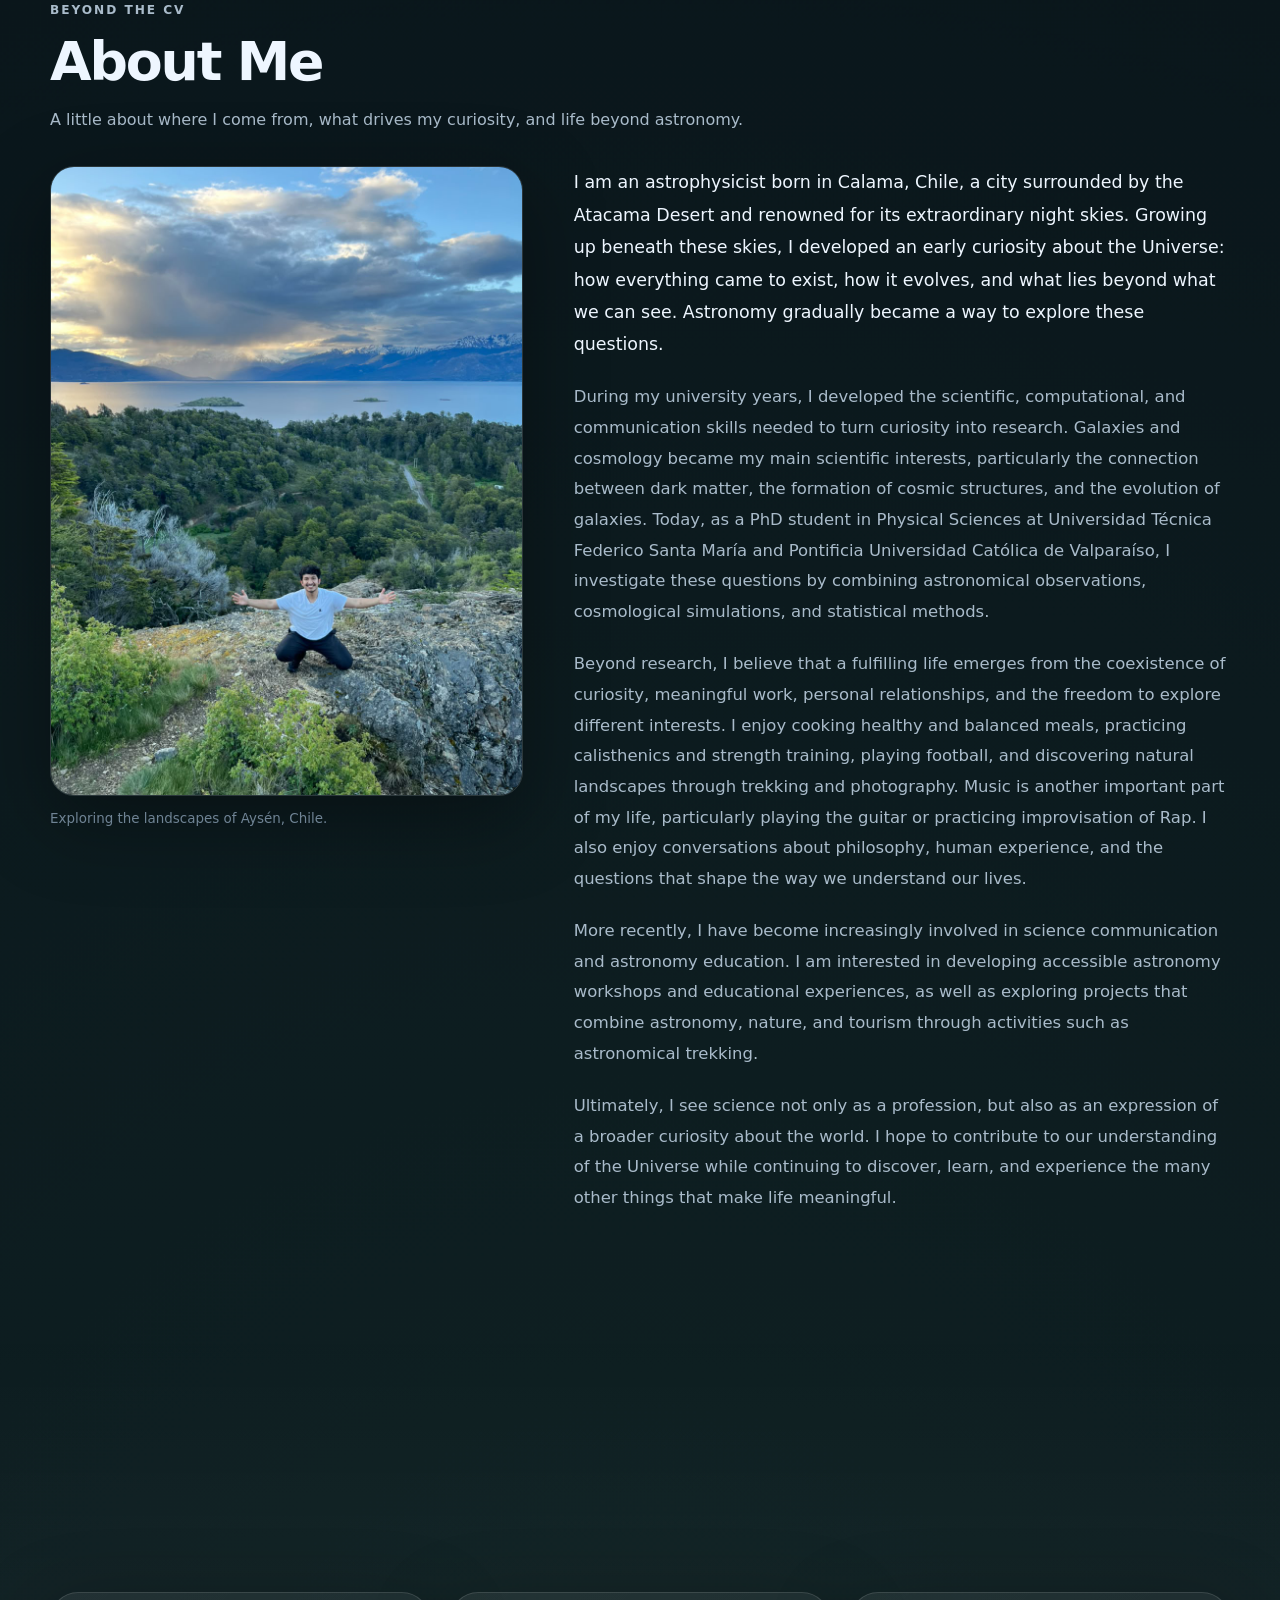
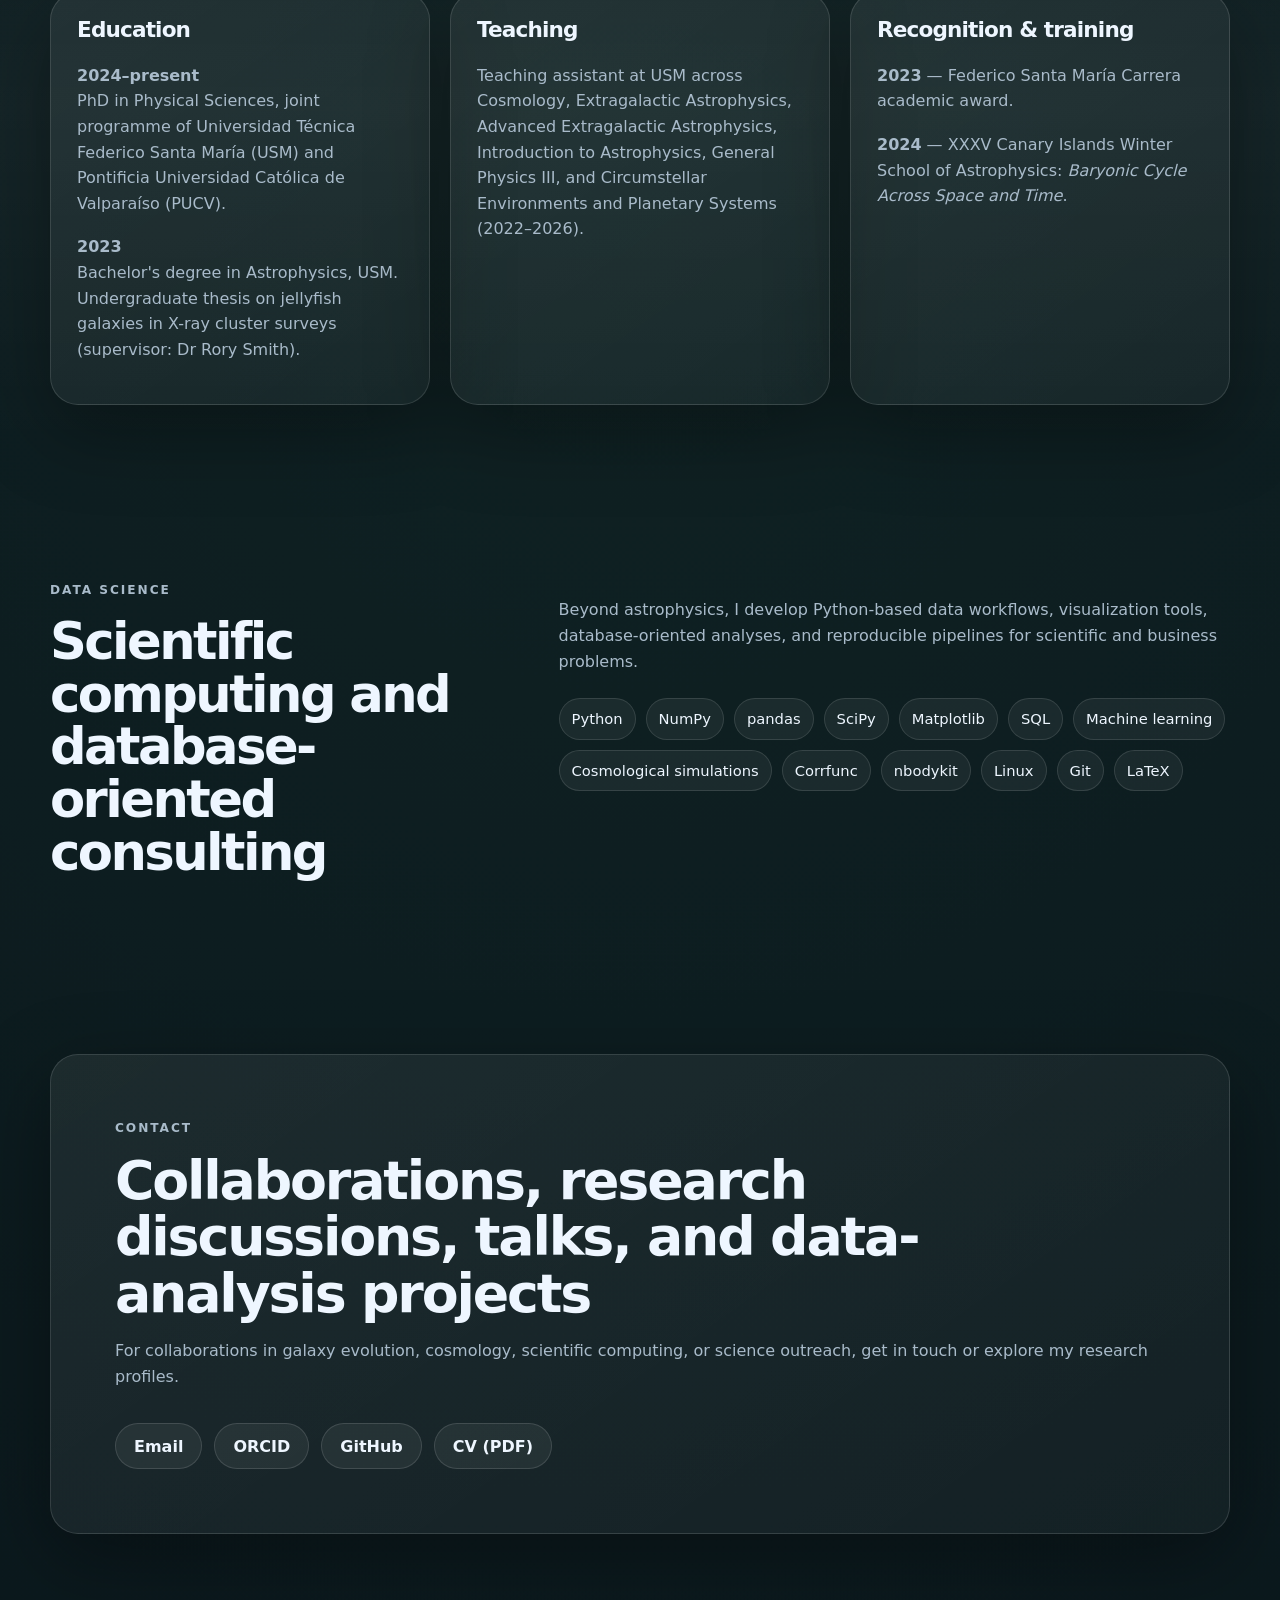
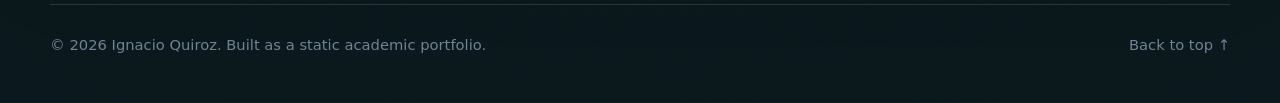
==== commit 0cd59af7: "Add files via upload" ====
--- a/index.html
+++ b/index.html
@@ -3,12 +3,15 @@
 <head>
   <meta charset="UTF-8" />
   <meta name="viewport" content="width=device-width, initial-scale=1.0" />
-  <meta name="description" content="Ignacio — Astrophysics PhD student and data scientist working on galaxy evolution, galaxy clusters, large-scale structure, and halo spin." />
-  <meta name="author" content="Ignacio" />
-  <meta property="og:title" content="Ignacio | Astrophysics & Data Science" />
+  <meta name="description" content="Ignacio Quiroz — Astrophysics PhD student and data scientist working on galaxy evolution, galaxy clusters, large-scale structure, and halo spin." />
+  <meta name="author" content="Ignacio Javier Quiroz Carmona" />
+  <meta name="theme-color" content="#071017" />
+  <meta property="og:title" content="Ignacio Quiroz | Astrophysics & Data Science" />
   <meta property="og:description" content="Research portfolio: jellyfish galaxies, galaxy clusters, halo spin, spin–orbit coherence, and data analysis." />
   <meta property="og:type" content="website" />
-  <title>Ignacio | Astrophysics & Data Science</title>
+  <title>Ignacio Quiroz Carmona | Astrophysics Researcher</title>
+  <link rel="canonical" href="https://ignacioquirozc.github.io/" />
+  <meta property="og:url" content="https://ignacioquirozc.github.io/" />
   <link rel="stylesheet" href="styles.css" />
 </head>
 <body>
@@ -17,7 +20,7 @@
   <header class="site-header" id="top">
     <a class="brand" href="#top" aria-label="Go to homepage">
       <span class="brand-mark">I</span>
-      <span>Ignacio</span>
+      <span>Ignacio Quiroz</span>
     </a>
     <button class="nav-toggle" aria-label="Open navigation" aria-expanded="false">☰</button>
     <nav class="nav" aria-label="Main navigation">
@@ -25,6 +28,9 @@
       <a href="#projects">Projects</a>
       <a href="#publications">Publications</a>
       <a href="#talks">Talks</a>
+      <a href="#outreach">Outreach</a>
+      <a href="#about">About Me</a>
+      <a href="#background">Background</a>
       <a href="#data">Data</a>
       <a href="#contact" class="nav-cta">Contact</a>
     </nav>
@@ -34,25 +40,24 @@
     <section class="hero section" id="home">
       <div class="hero-orbit" aria-hidden="true"></div>
       <div class="hero-content reveal">
-        <p class="eyebrow">Astrophysics PhD student · Data scientist</p>
+        <p class="eyebrow">Ignacio Javier Quiroz Carmona · PhD Student · Astrophysics</p>
         <h1>Galaxy evolution, large-scale structure, and the halo–galaxy connection.</h1>
         <p class="hero-text">
-          I study how galaxies and dark-matter halos co-evolve in dense environments, with a focus on jellyfish galaxies in X-ray selected clusters and observational proxies of halo spin through spin–orbit coherence.
+          I investigate how galaxies and dark-matter halos evolve within cosmic structure. My research combines observations and simulations to study ram-pressure stripping in galaxy clusters and the inference of halo angular momentum from satellite kinematics.
         </p>
         <div class="hero-actions">
           <a class="button primary" href="#projects">Explore projects</a>
           <a class="button secondary" href="#publications">See publications</a>
+          <a class="button secondary" href="files/Ignacio_Quiroz_CV_2026.pdf" target="_blank" rel="noopener">Academic CV ↗</a>
         </div>
       </div>
 
       <aside class="profile-card reveal">
-        <div class="avatar" aria-label="Profile image placeholder">
-          <span>Replace<br/>with photo</span>
-        </div>
-        <p class="card-label">Current PhD focus</p>
+        <div class="avatar"><img src="images/aysen-ignacio.jpg" alt="Ignacio in the mountains of Aysén, Chile" loading="eager" /></div>
+        <p class="card-label">USM / PUCV · Valparaíso, Chile</p>
         <h2>Observational halo spin bias via SOC</h2>
         <p>
-          Building observational spin proxies using projected phase-space information, satellite kinematics, and simulation-calibrated template matching.
+          Developing and testing observational spin proxies from satellite-galaxy kinematics and projected phase-space information, calibrated with numerical simulations.
         </p>
         <div class="status-grid">
           <div><strong>JF</strong><span>Cluster environment</span></div>
@@ -109,7 +114,7 @@
         <p class="eyebrow">Project windows</p>
         <h2>Current projects</h2>
         <p>
-          These cards are designed as future entry points to dedicated project pages with figures, papers, talks, and code notes.
+          Two complementary research programs linking galaxy evolution, dark-matter halo dynamics, and cosmological environments.
         </p>
       </div>
 
@@ -148,8 +153,8 @@
             </p>
             <ul class="clean-list">
               <li>Simulation calibration with DICE, Uchuu, and TNG-oriented pipelines.</li>
-              <li>Velocity maps and CDF/mean estimators in projected phase space.</li>
-              <li>Prediction PDFs for spin parameters using score- or chi-squared-based weights.</li>
+              <li>Projected line-of-sight velocity maps, spin–orbit coherence estimators, and inclination tests.</li>
+              <li>Statistical calibration of spin inference and tests of secondary halo bias.</li>
             </ul>
           </div>
         </article>
@@ -158,62 +163,113 @@
 
     <section class="section" id="publications">
       <div class="section-heading reveal">
-        <p class="eyebrow">Publications</p>
-        <h2>Manuscripts and research outputs</h2>
-        <p>
-          Replace these provisional entries with final titles, author lists, arXiv/ADS links, and journal metadata when available.
-        </p>
-      </div>
-
+        <p class="eyebrow">Peer-reviewed publications</p>
+        <h2>Selected publications</h2>
+        <p>Journal articles in galaxy evolution, large-scale structure, and stellar astrophysics. <a class="inline-link" href="https://orcid.org/0009-0002-0350-6771" target="_blank" rel="noopener noreferrer">ORCID profile ↗</a></p>
+      </div>
       <div class="timeline reveal">
         <div class="timeline-item">
-          <span>In preparation</span>
-          <h3>Jellyfish galaxy candidates in X-ray selected clusters</h3>
-          <p>
-            Citizen-science morphology, calibrated sample selection, cluster membership, radial distributions, and ICM-related environmental dependence.
-          </p>
+          <span>2026 · Astronomy &amp; Astrophysics · 714, A141</span>
+          <h3>Fishing for Jellyfish Galaxies: Exploring ram-pressure stripping with crowd science</h3>
+          <p>Bellhouse, C., Jaffé, Y. L., Crossett, J. P., McGee, S. L., <strong>Quiroz, I.</strong>, et al.</p>
+          <p class="publication-links"><a href="https://doi.org/10.1051/0004-6361/202659056" target="_blank" rel="noopener noreferrer">Journal / DOI ↗</a><a href="https://arxiv.org/abs/2607.28739" target="_blank" rel="noopener noreferrer">arXiv ↗</a></p>
         </div>
         <div class="timeline-item">
-          <span>In preparation</span>
-          <h3>Observational measurement of halo spin bias via spin–orbit coherence</h3>
-          <p>
-            Development of an observational spin proxy based on satellite dynamics, projected velocity maps, and simulation-calibrated template matching.
-          </p>
-        </div>
-        <div class="timeline-item muted-item">
-          <span>Future slot</span>
-          <h3>Add published/submitted papers here</h3>
-          <p>
-            This section can later be connected to a BibTeX file, ORCID, Google Scholar, or NASA ADS.
-          </p>
+          <span>2025 · Astronomy &amp; Astrophysics · 703, A58</span>
+          <h3>The galaxy bias profile of cosmic voids</h3>
+          <p>Montero-Dorta, A. D., Balaguera-Antolínez, A., Alfaro, I. G., Ruiz, A. N., Sheth, R. K., et al., including <strong>Quiroz, I.</strong></p>
+          <p class="publication-links"><a href="https://doi.org/10.1051/0004-6361/202555221" target="_blank" rel="noopener noreferrer">Journal / DOI ↗</a><a href="https://arxiv.org/abs/2504.14616" target="_blank" rel="noopener noreferrer">arXiv ↗</a></p>
+        </div>
+        <div class="timeline-item">
+          <span>2023 · Monthly Notices of the Royal Astronomical Society · 525, 3597–3625</span>
+          <h3>Cataclysmic Variables from Sloan Digital Sky Survey V – the search for period bouncers continues</h3>
+          <p>Inight, K., Gänsicke, B. T., Schwope, A., et al., including <strong>Quiroz, I. J.</strong></p>
+          <p class="publication-links"><a href="https://doi.org/10.1093/mnras/stad2409" target="_blank" rel="noopener noreferrer">Journal / DOI ↗</a><a href="https://arxiv.org/abs/2305.13371" target="_blank" rel="noopener noreferrer">arXiv ↗</a></p>
         </div>
       </div>
     </section>
 
     <section class="section alt" id="talks">
       <div class="section-heading reveal">
-        <p class="eyebrow">Talks & outreach</p>
-        <h2>Presentations, workshops, and scientific communication</h2>
-      </div>
-
-      <div class="cards three-cols">
+        <p class="eyebrow">Academic activity · 2024–2026</p>
+        <h2>Selected talks and scientific presentations</h2>
+        <p>Contributions to scientific meetings and the USM–PUCV doctoral programme.</p>
+      </div>
+      <div class="talks-grid">
+        <article class="card reveal"><p class="eyebrow">2026 · SOCHIAS</p><h3>Measuring Halo Spin in Galaxy Clusters through Spin–Orbit Coherence</h3><p>Oral presentation.</p></article>
+        <article class="card reveal"><p class="eyebrow">2026 · PANORAMAS</p><h3>Measuring Halo Spin Through Galaxy Clusters</h3><p>USM–PUCV doctoral programme.</p></article>
+        <article class="card reveal"><p class="eyebrow">2025 · SOCHIAS XX</p><h3>Characterizing Jellyfish Galaxy Candidates in X-ray Cluster Surveys via Optical Imaging and Crowdsourced Classification</h3><p>Puerto Montt, Chile · Oral presentation.</p></article>
+        <article class="card reveal"><p class="eyebrow">2025 · PANORAMAS</p><h3>Observational Measurement of Halo Spin Bias via Spin–Orbit Coherence</h3><p>USM–PUCV doctoral programme.</p></article>
+        <article class="card reveal"><p class="eyebrow">2024 · SOCHIAS XIX</p><h3>Towards an Observational Detection of Halo Spin Bias</h3><p>Arica, Chile · Scientific presentation.</p></article>
+        <article class="card reveal"><p class="eyebrow">2024 · PANORAMAS</p><h3>The Role of Halo Secondary Bias in Dark Matter Halo Clustering</h3><p>USM–PUCV doctoral programme.</p></article>
+      </div>
+    </section>
+
+    <section class="section" id="outreach">
+      <div class="section-heading reveal">
+        <p class="eyebrow">Science communication</p><h2>Astronomy beyond the university</h2>
+        <p>Public-facing astronomy, citizen science and educational activities.</p>
+      </div>
+      <div class="research-grid">
+        <article class="research-card reveal">
+          <span class="tag">2026 · Aysén, Chile</span>
+          <h3>Universo Inmersivo — astronomy outreach route</h3>
+          <p>Organization and delivery of astronomy science-fair activities in Chile Chico, Mallín Grande, Puerto Guadal, Puerto Bertrand, Cochrane and Puerto Río Tranquilo, including an immersive dome and interactive workshops.</p>
+          <p><a class="inline-link" href="https://www.universoinmersivo.cl/" target="_blank" rel="noopener noreferrer">Explore Universo Inmersivo ↗</a></p>
+        </article>
+        <article class="research-card reveal">
+          <span class="tag">2026 · Educational resources</span>
+          <h3>Night-sky quality and light-pollution kit</h3>
+          <p>Educational materials for qualitative assessment of the night sky and awareness of light pollution, designed for participants and educators.</p>
+          <p><a class="inline-link" href="https://www.universoinmersivo.cl/contaminacin-lumnica" target="_blank" rel="noopener noreferrer">Project resources ↗</a></p>
+        </article>
+        <article class="research-card reveal">
+          <span class="tag">2025 · CLASTROEX</span>
+          <h3>Trazando el impacto del medio intra-cúmulo en galaxias Jellyfish con ayuda de Ciencia Ciudadana</h3>
+          <p>Spanish-language scientific outreach talk about the intracluster environment and citizen-science classification of jellyfish galaxies.</p>
+        </article>
+      </div>
+    </section>
+
+    <section class="section about-section" id="about">
+      <div class="section-heading reveal">
+        <p class="eyebrow">Beyond the CV</p>
+        <h2>About Me</h2>
+        <p>A little about where I come from, what drives my curiosity, and life beyond astronomy.</p>
+      </div>
+      <div class="about-layout">
+        <figure class="about-photo reveal">
+          <img src="images/aysen-ignacio.jpg" alt="Ignacio in a natural landscape overlooking mountains and a lake in Chilean Patagonia" loading="lazy" />
+          <figcaption>Exploring the landscapes of Aysén, Chile.</figcaption>
+        </figure>
+        <div class="about-story reveal">
+          <p>I am an astrophysicist born in Calama, Chile, a city surrounded by the Atacama Desert and renowned for its extraordinary night skies. Growing up beneath these skies, I developed an early curiosity about the Universe: how everything came to exist, how it evolves, and what lies beyond what we can see. Astronomy gradually became a way to explore these questions.</p>
+          <p>During my university years, I developed the scientific, computational, and communication skills needed to turn curiosity into research. Galaxies and cosmology became my main scientific interests, particularly the connection between dark matter, the formation of cosmic structures, and the evolution of galaxies. Today, as a PhD student in Physical Sciences at Universidad Técnica Federico Santa María and Pontificia Universidad Católica de Valparaíso, I investigate these questions by combining astronomical observations, cosmological simulations, and statistical methods.</p>
+          <p>Beyond research, I believe that a fulfilling life emerges from the coexistence of curiosity, meaningful work, personal relationships, and the freedom to explore different interests. I enjoy cooking healthy and balanced meals, practicing calisthenics and strength training, playing football, and discovering natural landscapes through trekking and photography. Music is another important part of my life, particularly playing the guitar or practicing improvisation of Rap. I also enjoy conversations about philosophy, human experience, and the questions that shape the way we understand our lives.</p>
+          <p>More recently, I have become increasingly involved in science communication and astronomy education. I am interested in developing accessible astronomy workshops and educational experiences, as well as exploring projects that combine astronomy, nature, and tourism through activities such as astronomical trekking.</p>
+          <p>Ultimately, I see science not only as a profession, but also as an expression of a broader curiosity about the world. I hope to contribute to our understanding of the Universe while continuing to discover, learn, and experience the many other things that make life meaningful.</p>
+        </div>
+      </div>
+    </section>
+
+    <section class="section alt" id="background">
+      <div class="section-heading reveal">
+        <p class="eyebrow">Academic background</p><h2>Education, teaching and recognition</h2>
+      </div>
+      <div class="background-grid">
         <article class="card reveal">
-          <h3>Halo spin methodology</h3>
-          <p>
-            Presentations on spin–orbit coherence, template matching, chi-squared maps, likelihood weighting, and uncertainty estimation for halo spin recovery.
-          </p>
+          <h3>Education</h3>
+          <p><strong>2024–present</strong><br/>PhD in Physical Sciences, joint programme of Universidad Técnica Federico Santa María (USM) and Pontificia Universidad Católica de Valparaíso (PUCV).</p>
+          <p><strong>2023</strong><br/>Bachelor's degree in Astrophysics, USM. Undergraduate thesis on jellyfish galaxies in X-ray cluster surveys (supervisor: Dr Rory Smith).</p>
         </article>
         <article class="card reveal">
-          <h3>Jellyfish galaxies</h3>
-          <p>
-            Talks and discussions on ram-pressure stripping, citizen science, cluster membership, and environmental galaxy evolution.
-          </p>
+          <h3>Teaching</h3>
+          <p>Teaching assistant at USM across Cosmology, Extragalactic Astrophysics, Advanced Extragalactic Astrophysics, Introduction to Astrophysics, General Physics III, and Circumstellar Environments and Planetary Systems (2022–2026).</p>
         </article>
         <article class="card reveal">
-          <h3>Outreach</h3>
-          <p>
-            Astronomy communication for public audiences, students, and interdisciplinary spaces. Add specific activities and events here.
-          </p>
+          <h3>Recognition &amp; training</h3>
+          <p><strong>2023</strong> — Federico Santa María Carrera academic award.</p>
+          <p><strong>2024</strong> — XXXV Canary Islands Winter School of Astrophysics: <em>Baryonic Cycle Across Space and Time</em>.</p>
         </article>
       </div>
     </section>
@@ -228,7 +284,7 @@
           Beyond astrophysics, I develop Python-based data workflows, visualization tools, database-oriented analyses, and reproducible pipelines for scientific and business problems.
         </p>
         <div class="skill-list" aria-label="Technical skills">
-          <span>Python</span><span>Pandas</span><span>NumPy</span><span>Matplotlib</span><span>Astropy</span><span>SQL</span><span>Statistics</span><span>Data pipelines</span><span>Visualization</span><span>Scientific writing</span>
+          <span>Python</span><span>NumPy</span><span>pandas</span><span>SciPy</span><span>Matplotlib</span><span>SQL</span><span>Machine learning</span><span>Cosmological simulations</span><span>Corrfunc</span><span>nbodykit</span><span>Linux</span><span>Git</span><span>LaTeX</span>
         </div>
       </div>
     </section>
@@ -238,22 +294,20 @@
         <p class="eyebrow">Contact</p>
         <h2>Collaborations, research discussions, talks, and data-analysis projects</h2>
         <p>
-          Add your final contact links here: institutional email, GitHub, ORCID, Google Scholar, NASA ADS, LinkedIn, and CV.
+          For collaborations in galaxy evolution, cosmology, scientific computing, or science outreach, get in touch or explore my research profiles.
         </p>
         <div class="contact-links">
-          <a href="mailto:your.email@example.com">Email</a>
-          <a href="#" aria-label="GitHub placeholder">GitHub</a>
-          <a href="#" aria-label="ORCID placeholder">ORCID</a>
-          <a href="#" aria-label="Google Scholar placeholder">Scholar</a>
-          <a href="#" aria-label="NASA ADS placeholder">ADS</a>
-          <a href="files/cv-placeholder.pdf" aria-label="CV placeholder">CV</a>
+          <a href="mailto:quirozignacio3@gmail.com">Email</a>
+          <a href="https://orcid.org/0009-0002-0350-6771" target="_blank" rel="noopener noreferrer">ORCID</a>
+          <a href="https://github.com/ignacioquirozc" target="_blank" rel="noopener noreferrer">GitHub</a>
+          <a href="files/Ignacio_Quiroz_CV_2026.pdf" target="_blank" rel="noopener">CV (PDF)</a>
         </div>
       </div>
     </section>
   </main>
 
   <footer class="footer">
-    <p>© <span id="year"></span> Ignacio. Built as a static academic portfolio.</p>
+    <p>© <span id="year"></span> Ignacio Quiroz. Built as a static academic portfolio.</p>
     <a href="#top">Back to top ↑</a>
   </footer>
 
--- a/styles.css
+++ b/styles.css
@@ -700,3 +700,25 @@
     flex-direction: column;
   }
 }
+
+/* v4: editorial additions */
+.inline-link, .publication-links a { color: #8ddfe0; text-decoration: underline; text-underline-offset: 4px; }
+.inline-link:hover, .publication-links a:hover { color: #ffffff; }
+.publication-links { display: flex; flex-wrap: wrap; gap: 20px; margin-top: 12px; font-weight: 650; font-size: .9rem; }
+.talks-grid { display: grid; grid-template-columns: repeat(2, minmax(0,1fr)); gap: 20px; }
+.background-grid { display: grid; grid-template-columns: repeat(3, minmax(0,1fr)); gap: 20px; }
+.background-grid .card p + p { margin-top: 18px; }
+@media(max-width:900px) { .talks-grid, .background-grid { grid-template-columns: 1fr; } }
+@media (prefers-reduced-motion: reduce) { .reveal { opacity: 1 !important; transform: none !important; transition: none !important; } }
+
+/* About Me — editorial photo and biography */
+.about-layout { display:grid; grid-template-columns:minmax(270px, .9fr) minmax(0, 1.25fr); gap:clamp(26px,4vw,58px); align-items:start; }
+.about-photo { margin:0; position:sticky; top:102px; }
+.about-photo img { display:block; width:100%; height:auto; max-height:680px; object-fit:cover; object-position:center; border-radius:24px; border:1px solid var(--line); box-shadow:var(--shadow); }
+.about-photo figcaption { color:var(--faint); font-size:.84rem; margin-top:12px; }
+.about-story { color:var(--muted); font-size:1.03rem; line-height:1.86; }
+.about-story p { margin:0 0 1.35rem; }
+.about-story p:first-child { color:var(--text); font-size:1.09rem; }
+.avatar { overflow:hidden; padding:0; }
+.avatar img { width:100%; height:100%; display:block; object-fit:cover; object-position:50% 78%; }
+@media (max-width: 840px) { .about-layout { grid-template-columns:1fr; } .about-photo { position:static; } .about-photo img { max-height:580px; object-fit:cover; } }
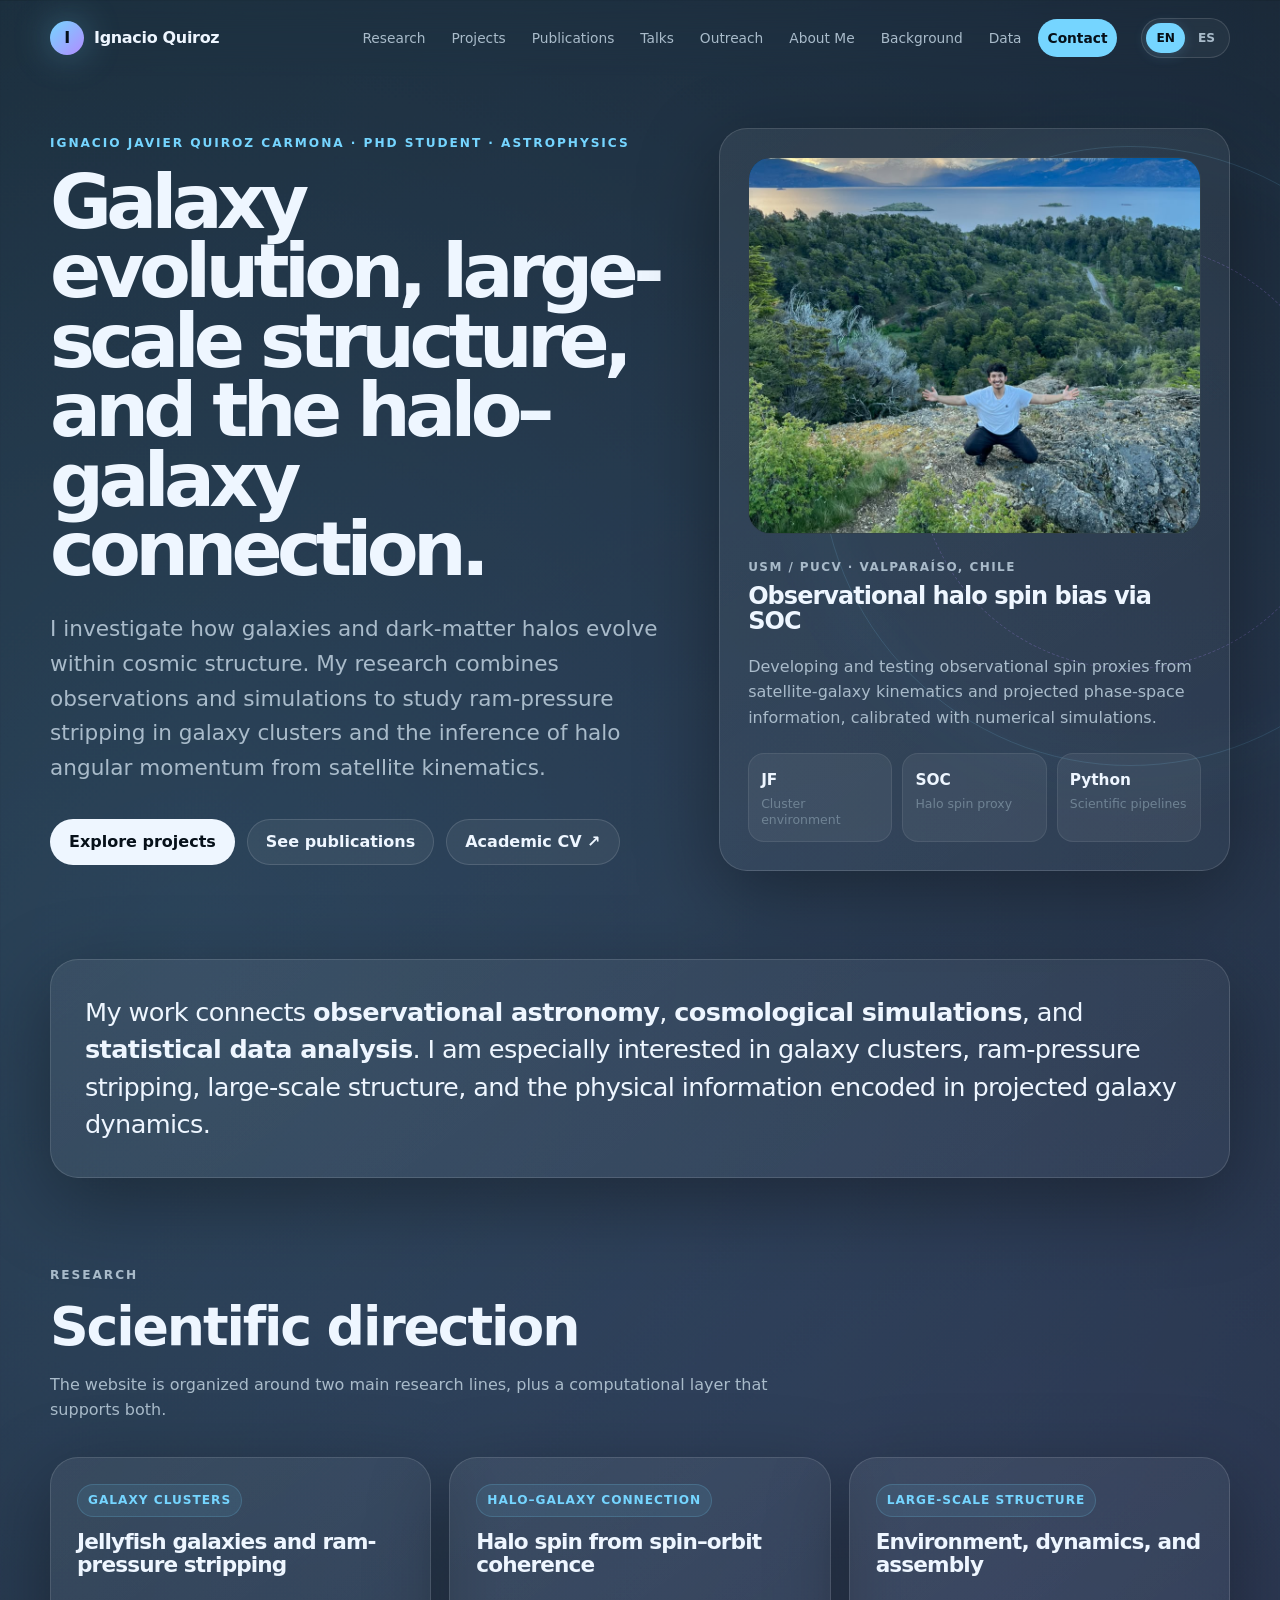
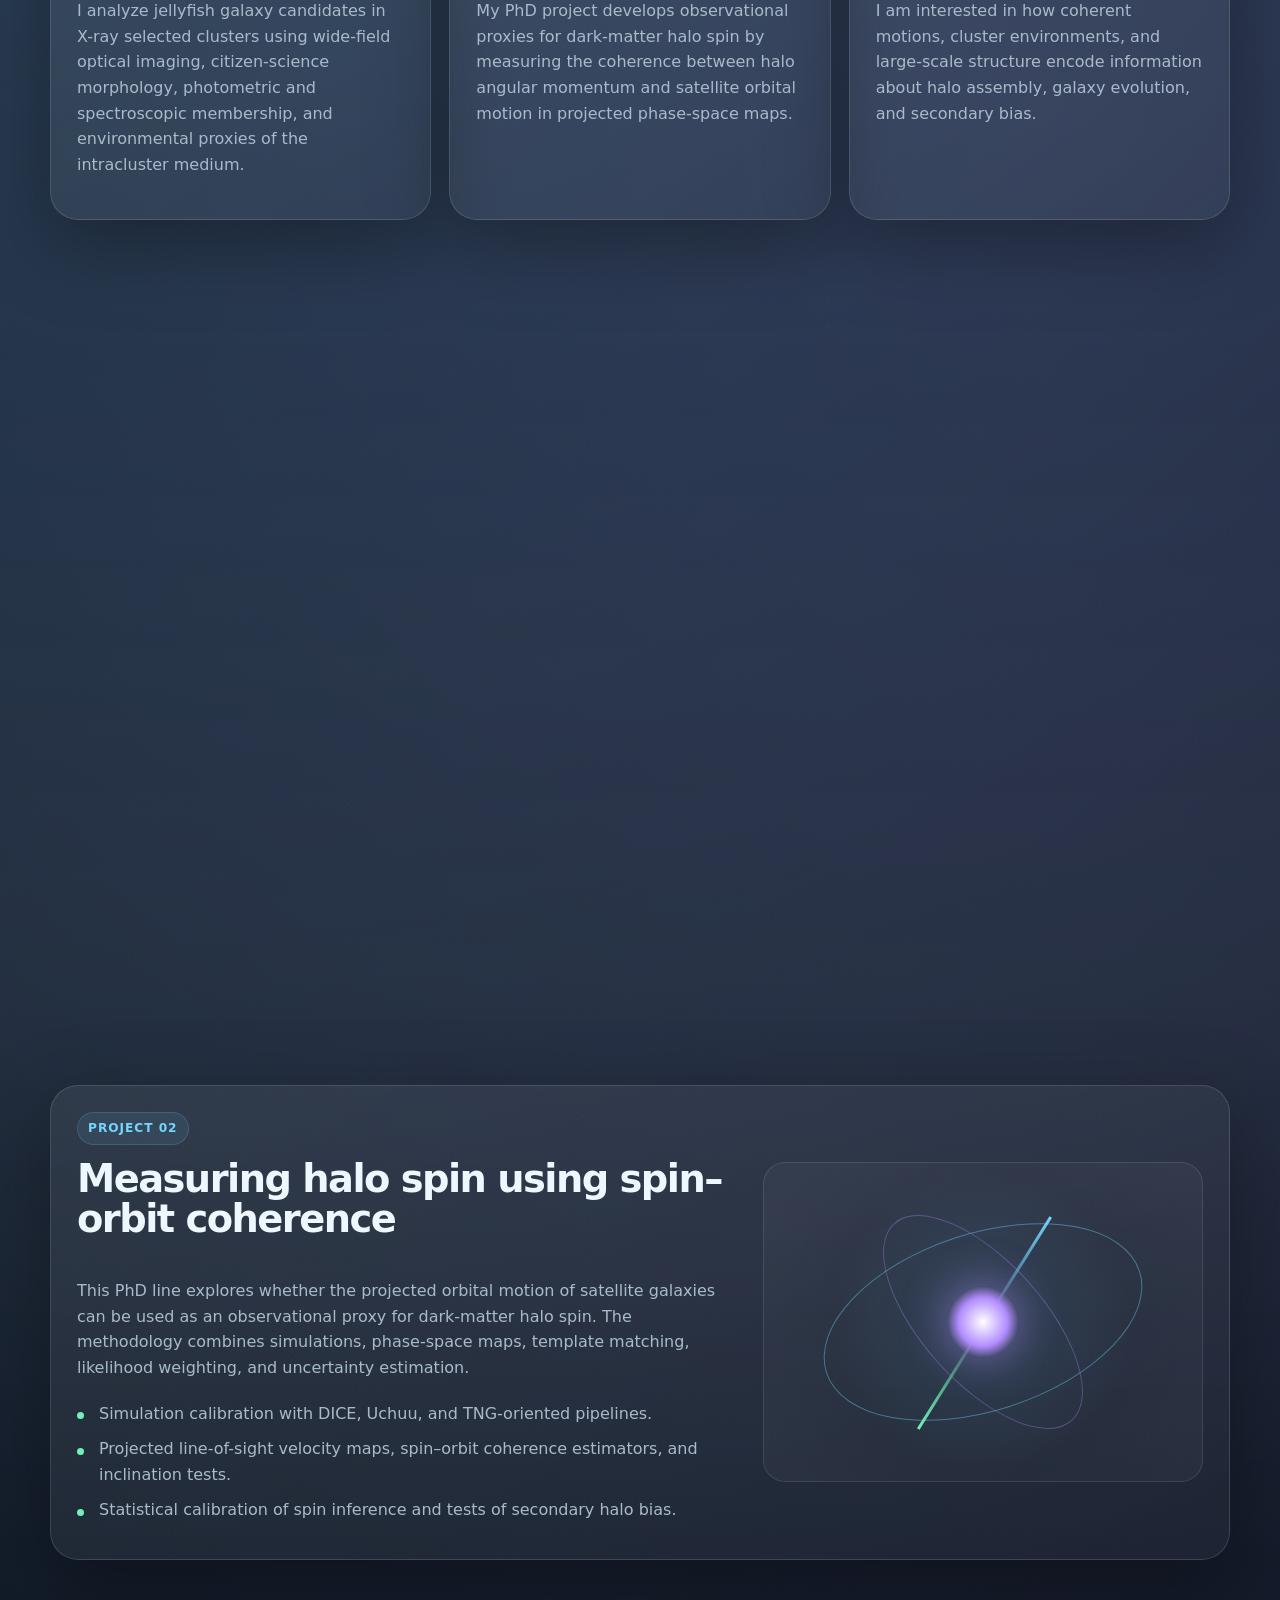
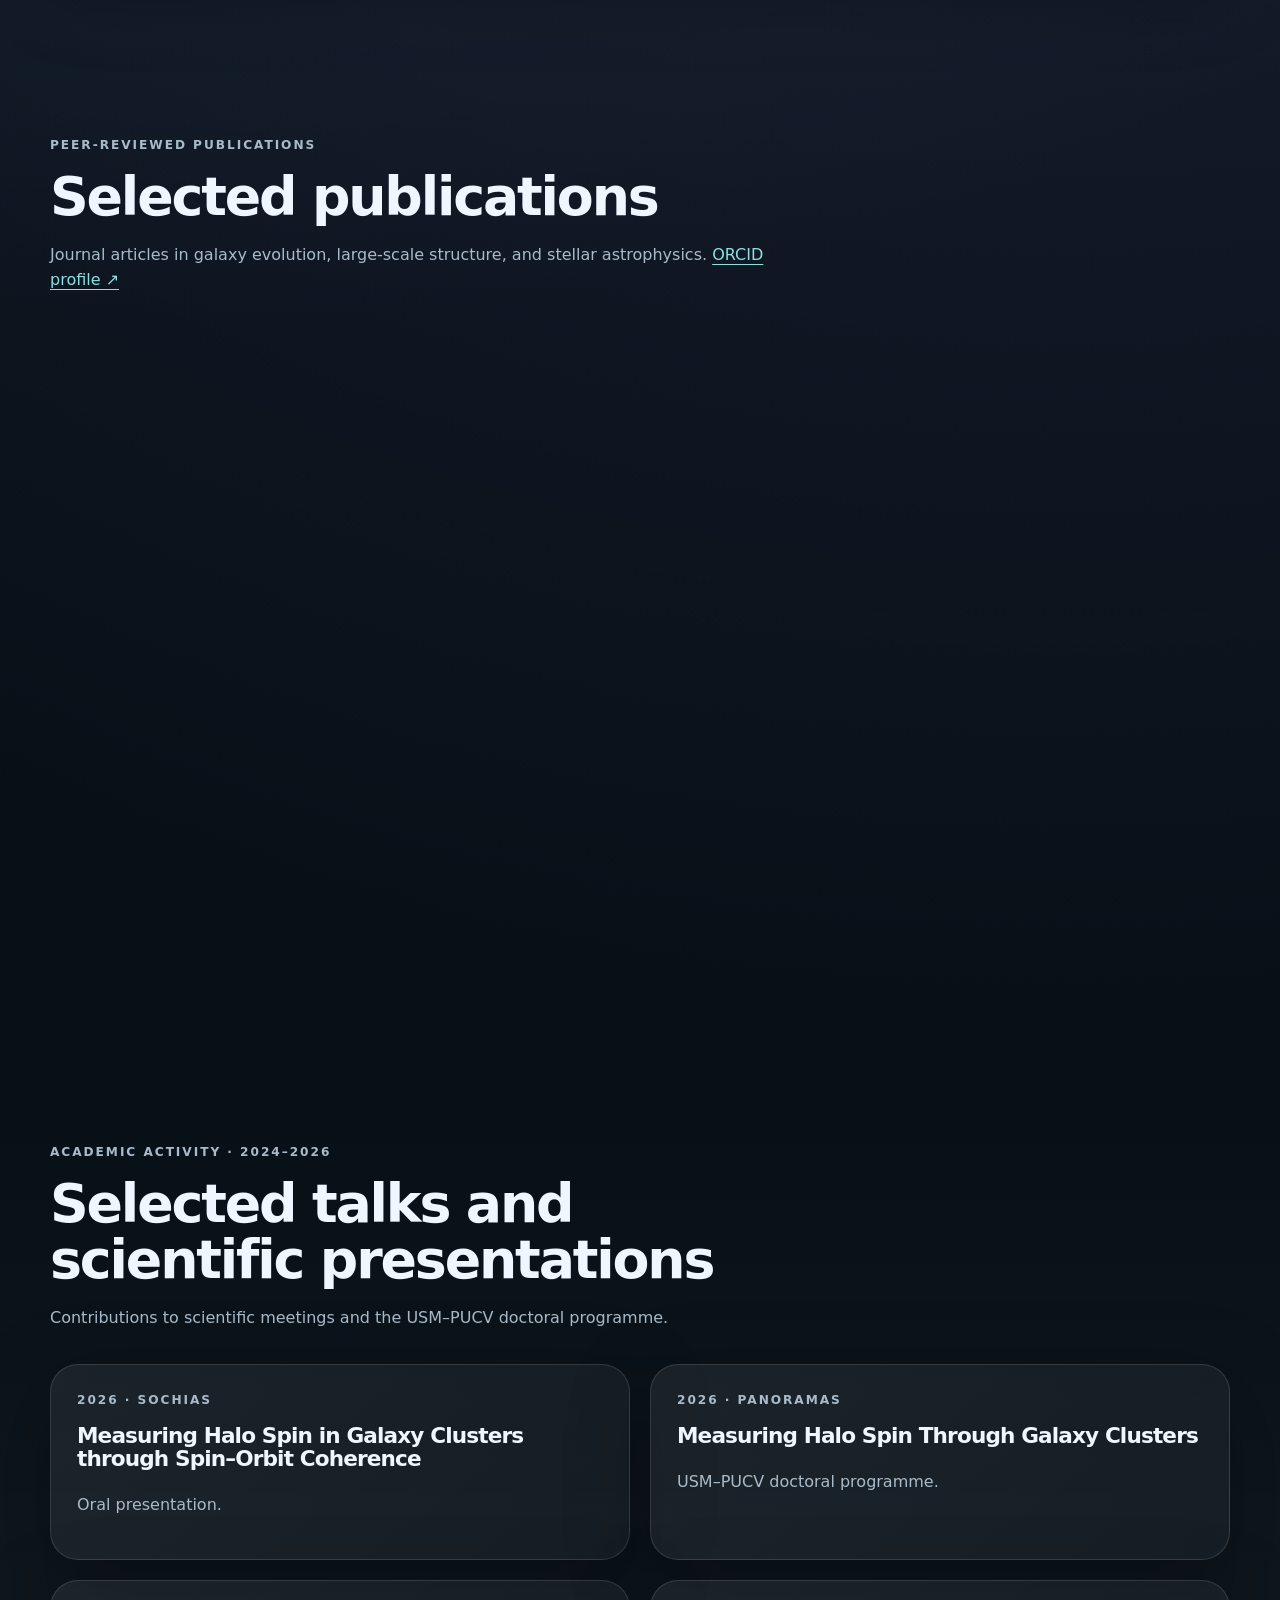
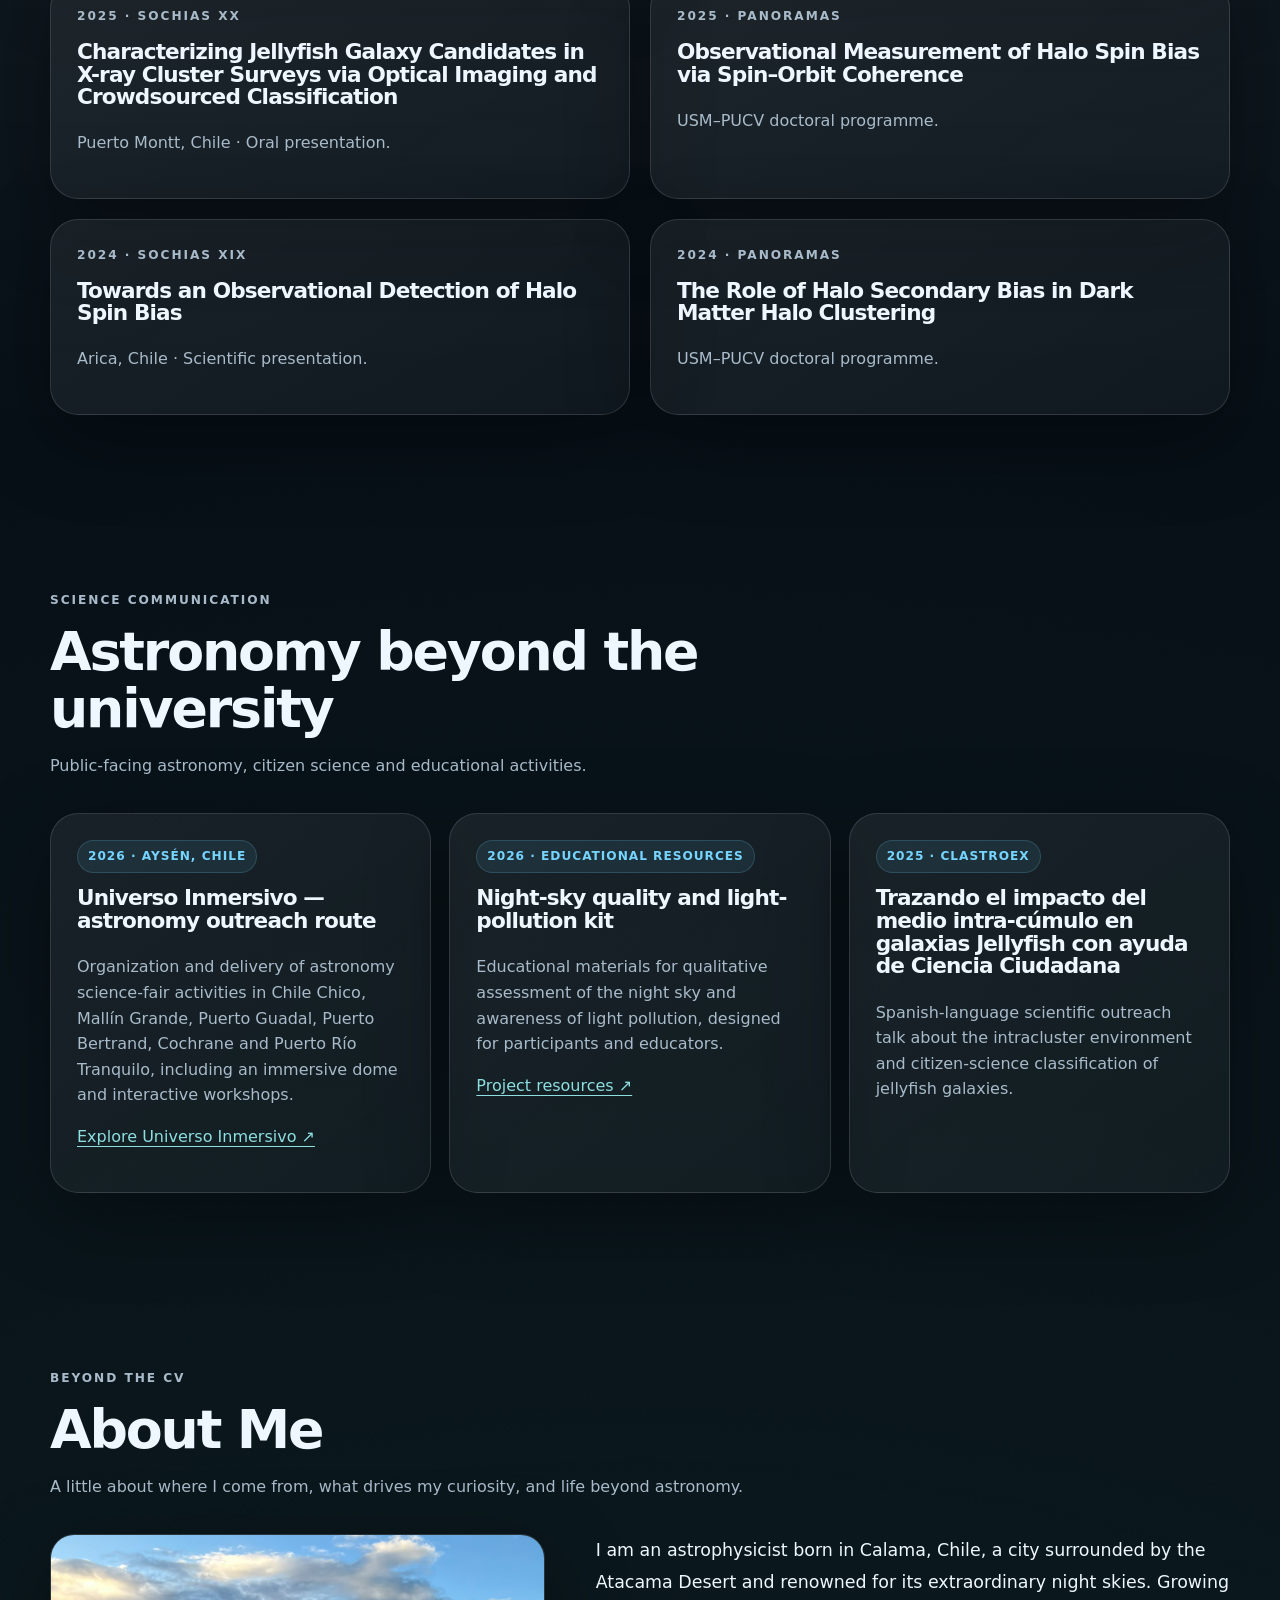
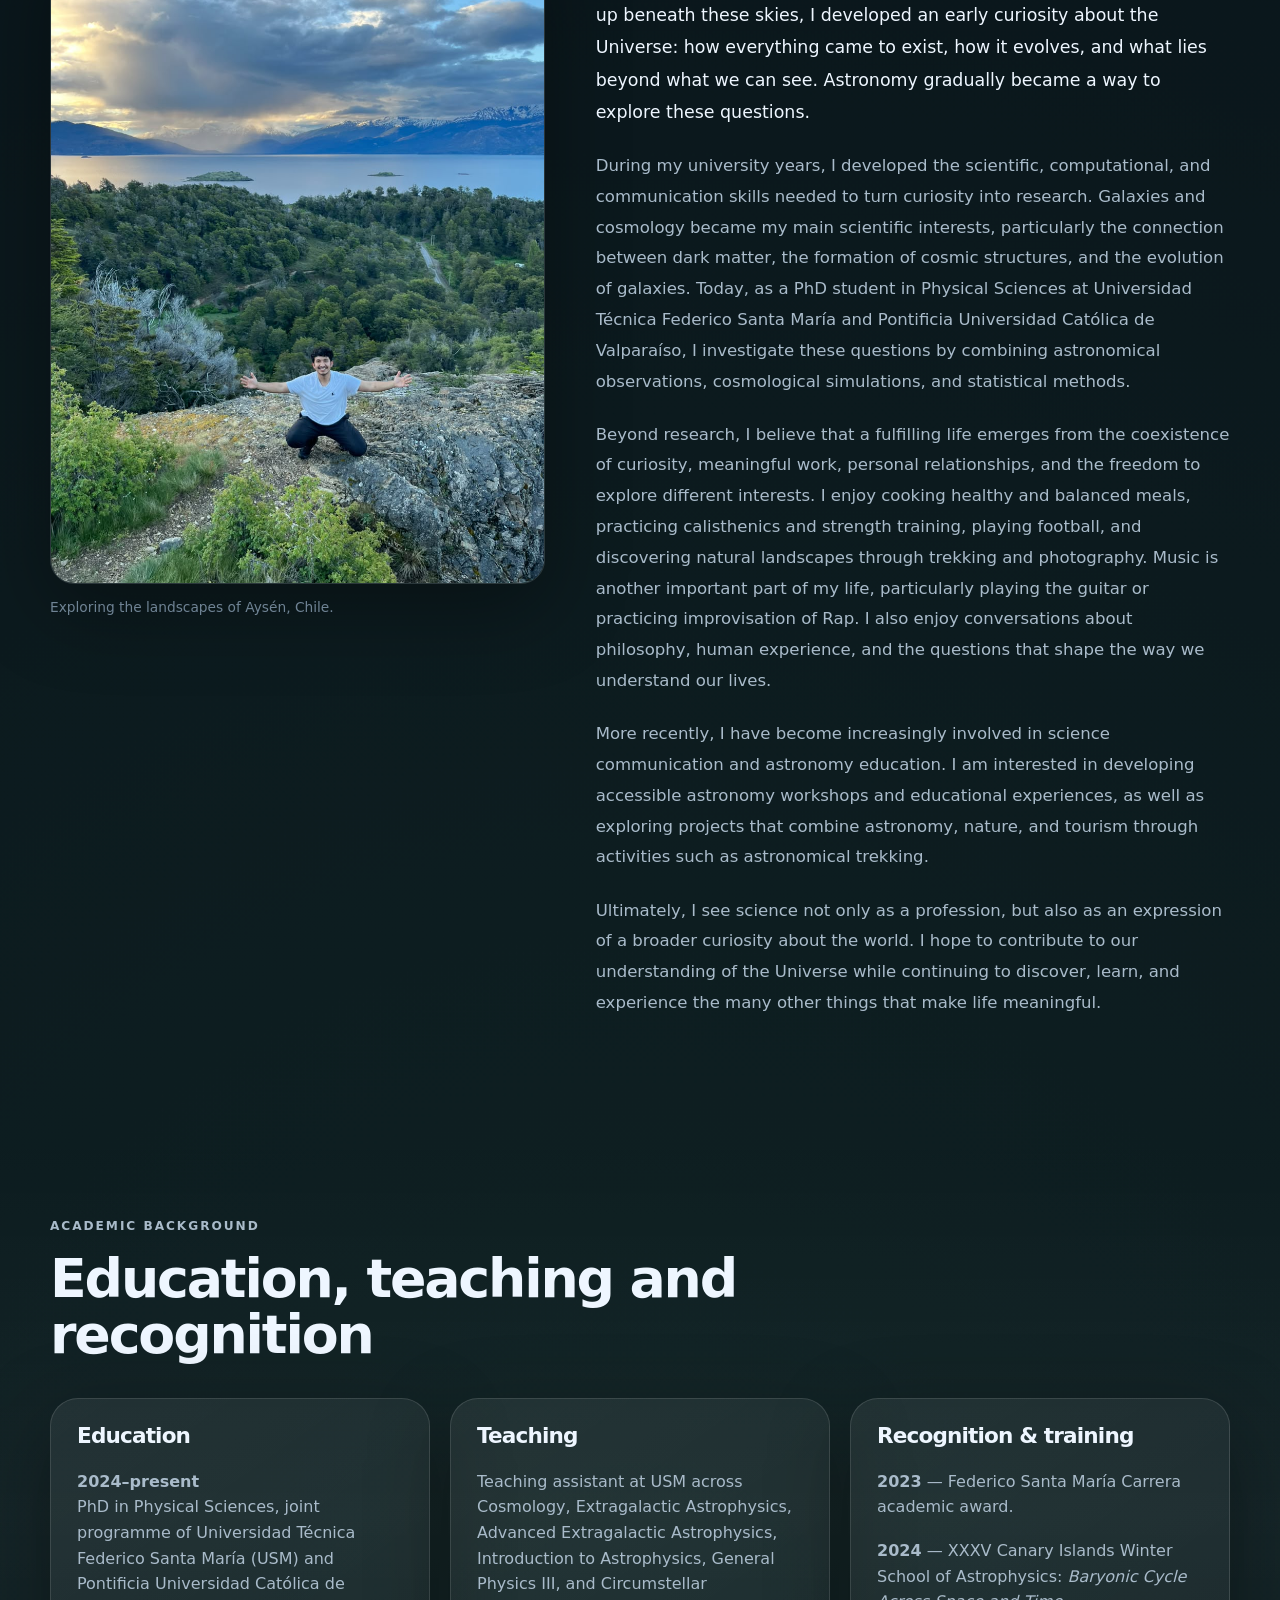
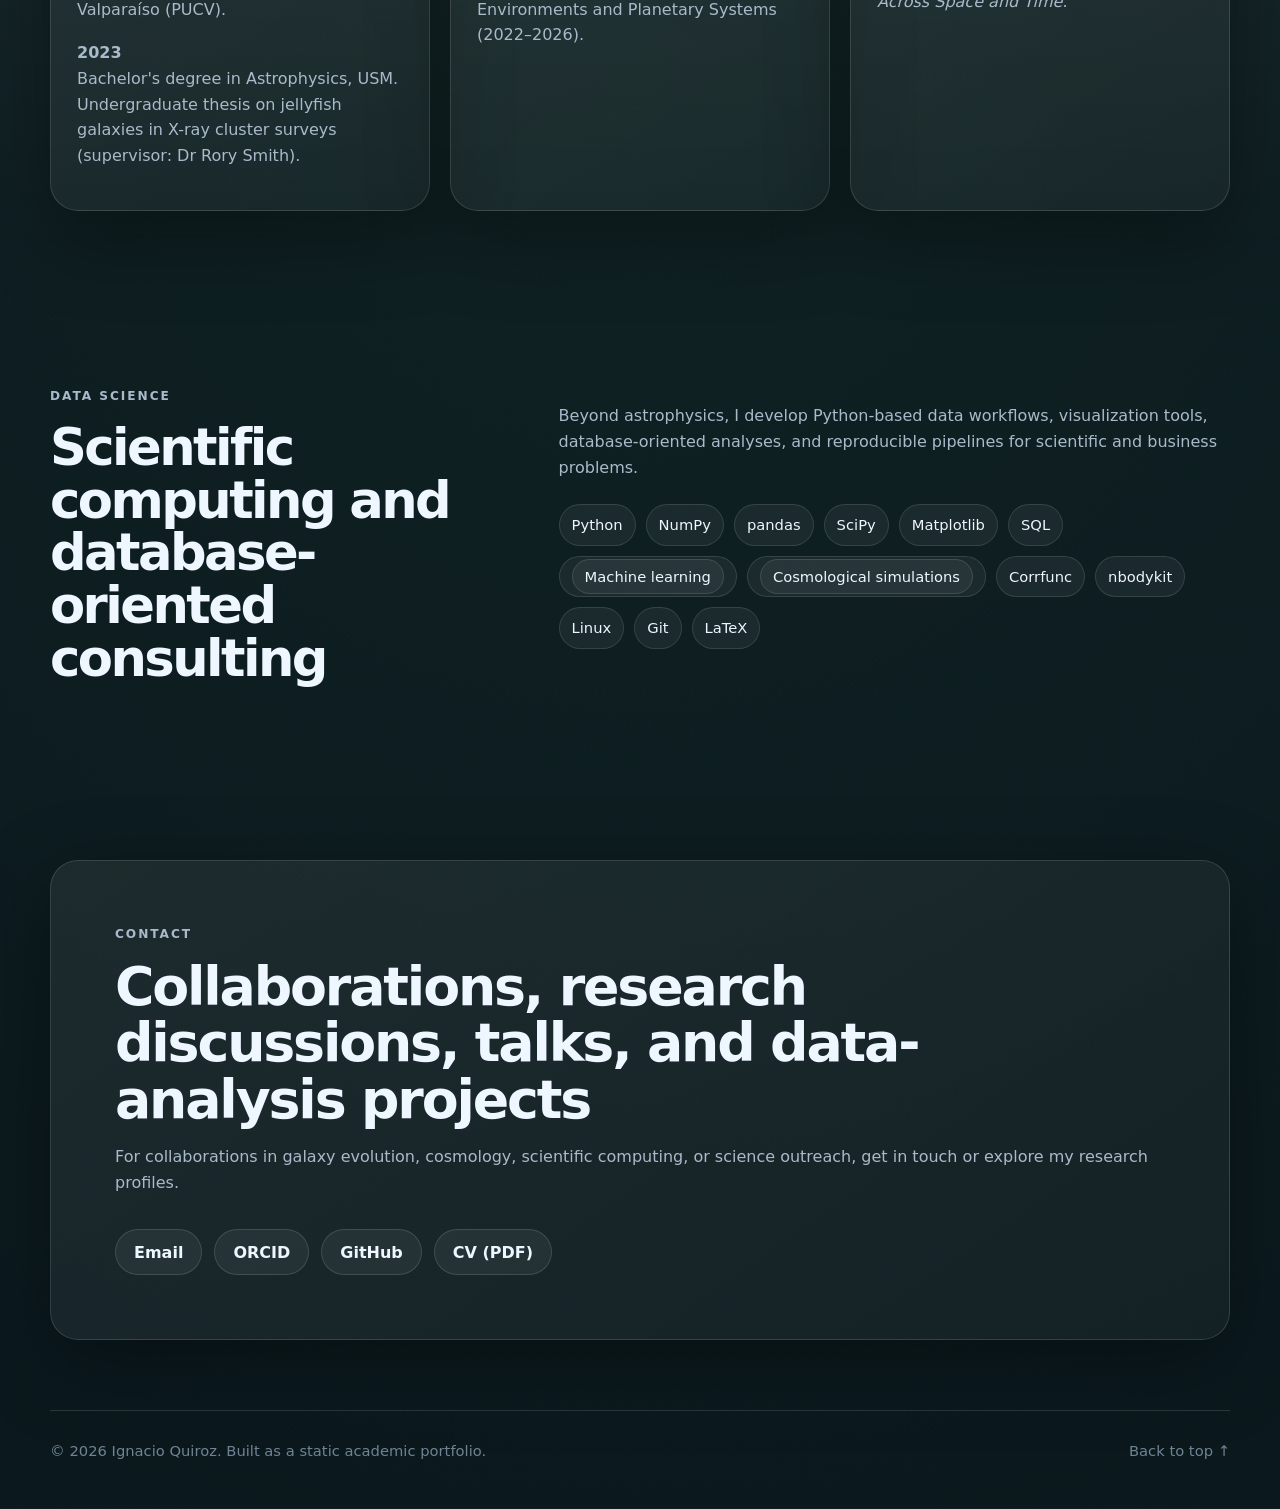
==== commit de4b3722: "Add files via upload" ====
--- a/index.html
+++ b/index.html
@@ -1,316 +1,297 @@
 <!DOCTYPE html>
+
 <html lang="en">
 <head>
-  <meta charset="UTF-8" />
-  <meta name="viewport" content="width=device-width, initial-scale=1.0" />
-  <meta name="description" content="Ignacio Quiroz — Astrophysics PhD student and data scientist working on galaxy evolution, galaxy clusters, large-scale structure, and halo spin." />
-  <meta name="author" content="Ignacio Javier Quiroz Carmona" />
-  <meta name="theme-color" content="#071017" />
-  <meta property="og:title" content="Ignacio Quiroz | Astrophysics & Data Science" />
-  <meta property="og:description" content="Research portfolio: jellyfish galaxies, galaxy clusters, halo spin, spin–orbit coherence, and data analysis." />
-  <meta property="og:type" content="website" />
-  <title>Ignacio Quiroz Carmona | Astrophysics Researcher</title>
-  <link rel="canonical" href="https://ignacioquirozc.github.io/" />
-  <meta property="og:url" content="https://ignacioquirozc.github.io/" />
-  <link rel="stylesheet" href="styles.css" />
-</head>
+<meta charset="utf-8"/>
+<meta content="width=device-width, initial-scale=1.0" name="viewport"/>
+<meta content="Ignacio Quiroz — Astrophysics PhD student and data scientist working on galaxy evolution, galaxy clusters, large-scale structure, and halo spin." data-i18n-meta="description" name="description"/>
+<meta content="Ignacio Javier Quiroz Carmona" name="author"/>
+<meta content="#071017" name="theme-color"/>
+<meta content="Ignacio Quiroz | Astrophysics &amp; Data Science" property="og:title"/>
+<meta content="Research portfolio: jellyfish galaxies, galaxy clusters, halo spin, spin–orbit coherence, and data analysis." data-i18n-meta="og_description" property="og:description"/>
+<meta content="website" property="og:type"/>
+<title>Ignacio Quiroz Carmona | Astrophysics Researcher</title>
+<link href="https://ignacioquirozc.github.io/" rel="canonical"/>
+<meta content="https://ignacioquirozc.github.io/" property="og:url"/>
+<link href="styles.css?v=7" rel="stylesheet"/>
+<meta content="7.0.0" name="website-version"/></head>
 <body>
-  <div class="noise" aria-hidden="true"></div>
+<div aria-hidden="true" class="noise"></div>
+<header class="site-header" id="top">
+<div class="header-controls"><div aria-label="Language / Idioma" class="language-switch" role="group"><button aria-pressed="true" class="lang-button" data-lang="en" lang="en" type="button">EN</button><button aria-pressed="false" class="lang-button" data-lang="es" lang="es" type="button">ES</button></div><button aria-expanded="false" aria-label="Open navigation" class="nav-toggle" data-i18n-attr-aria-label="navtoggle">☰</button></div><a aria-label="Go to homepage" class="brand" data-i18n-attr-aria-label="brand" href="#top">
+<span class="brand-mark">I</span>
+<span>Ignacio Quiroz</span>
+</a>
 
-  <header class="site-header" id="top">
-    <a class="brand" href="#top" aria-label="Go to homepage">
-      <span class="brand-mark">I</span>
-      <span>Ignacio Quiroz</span>
-    </a>
-    <button class="nav-toggle" aria-label="Open navigation" aria-expanded="false">☰</button>
-    <nav class="nav" aria-label="Main navigation">
-      <a href="#research">Research</a>
-      <a href="#projects">Projects</a>
-      <a href="#publications">Publications</a>
-      <a href="#talks">Talks</a>
-      <a href="#outreach">Outreach</a>
-      <a href="#about">About Me</a>
-      <a href="#background">Background</a>
-      <a href="#data">Data</a>
-      <a href="#contact" class="nav-cta">Contact</a>
-    </nav>
-  </header>
-
-  <main>
-    <section class="hero section" id="home">
-      <div class="hero-orbit" aria-hidden="true"></div>
-      <div class="hero-content reveal">
-        <p class="eyebrow">Ignacio Javier Quiroz Carmona · PhD Student · Astrophysics</p>
-        <h1>Galaxy evolution, large-scale structure, and the halo–galaxy connection.</h1>
-        <p class="hero-text">
-          I investigate how galaxies and dark-matter halos evolve within cosmic structure. My research combines observations and simulations to study ram-pressure stripping in galaxy clusters and the inference of halo angular momentum from satellite kinematics.
-        </p>
-        <div class="hero-actions">
-          <a class="button primary" href="#projects">Explore projects</a>
-          <a class="button secondary" href="#publications">See publications</a>
-          <a class="button secondary" href="files/Ignacio_Quiroz_CV_2026.pdf" target="_blank" rel="noopener">Academic CV ↗</a>
-        </div>
-      </div>
-
-      <aside class="profile-card reveal">
-        <div class="avatar"><img src="images/aysen-ignacio.jpg" alt="Ignacio in the mountains of Aysén, Chile" loading="eager" /></div>
-        <p class="card-label">USM / PUCV · Valparaíso, Chile</p>
-        <h2>Observational halo spin bias via SOC</h2>
-        <p>
-          Developing and testing observational spin proxies from satellite-galaxy kinematics and projected phase-space information, calibrated with numerical simulations.
-        </p>
-        <div class="status-grid">
-          <div><strong>JF</strong><span>Cluster environment</span></div>
-          <div><strong>SOC</strong><span>Halo spin proxy</span></div>
-          <div><strong>Python</strong><span>Scientific pipelines</span></div>
-        </div>
-      </aside>
-    </section>
-
-    <section class="section intro-band reveal" aria-label="Short profile">
-      <p>
-        My work connects <strong>observational astronomy</strong>, <strong>cosmological simulations</strong>, and <strong>statistical data analysis</strong>. I am especially interested in galaxy clusters, ram-pressure stripping, large-scale structure, and the physical information encoded in projected galaxy dynamics.
+<nav aria-label="Main navigation" class="nav" data-i18n-attr-aria-label="navaria">
+<a href="#research"><span data-i18n="t004">Research</span></a>
+<a href="#projects"><span data-i18n="t005">Projects</span></a>
+<a href="#publications"><span data-i18n="t006">Publications</span></a>
+<a href="#talks"><span data-i18n="t007">Talks</span></a>
+<a href="#outreach"><span data-i18n="t008">Outreach</span></a>
+<a href="#about"><span data-i18n="t009">About Me</span></a>
+<a href="#background"><span data-i18n="t010">Background</span></a>
+<a href="#data"><span data-i18n="t011">Data</span></a>
+<a class="nav-cta" href="#contact"><span data-i18n="t012">Contact</span></a>
+</nav>
+</header>
+<main>
+<section class="hero section" id="home">
+<div aria-hidden="true" class="hero-orbit"></div>
+<div class="hero-content reveal">
+<p class="eyebrow"><span data-i18n="t013">Ignacio Javier Quiroz Carmona · PhD Student · Astrophysics</span></p>
+<h1><span data-i18n="t014">Galaxy evolution, large-scale structure, and the halo–galaxy connection.</span></h1>
+<p class="hero-text">
+          <span data-i18n="t015">I investigate how galaxies and dark-matter halos evolve within cosmic structure. My research combines observations and simulations to study ram-pressure stripping in galaxy clusters and the inference of halo angular momentum from satellite kinematics.</span>
+        </p>
+<div class="hero-actions">
+<a class="button primary" href="#projects"><span data-i18n="t016">Explore projects</span></a>
+<a class="button secondary" href="#publications"><span data-i18n="t017">See publications</span></a>
+<a class="button secondary" href="files/Ignacio_Quiroz_CV_2026.pdf" rel="noopener" target="_blank"><span data-i18n="t018">Academic CV ↗</span></a>
+</div>
+</div>
+<aside class="profile-card reveal">
+<div class="avatar"><img alt="Ignacio in the mountains of Aysén, Chile" data-i18n-attr-alt="heroalt" loading="eager" src="images/aysen-ignacio.jpg"/></div>
+<p class="card-label">USM / PUCV · Valparaíso, Chile</p>
+<h2><span data-i18n="t020">Observational halo spin bias via SOC</span></h2>
+<p>
+          <span data-i18n="t021">Developing and testing observational spin proxies from satellite-galaxy kinematics and projected phase-space information, calibrated with numerical simulations.</span>
+        </p>
+<div class="status-grid">
+<div><strong>JF</strong><span><span data-i18n="t023">Cluster environment</span></span></div>
+<div><strong>SOC</strong><span><span data-i18n="t025">Halo spin proxy</span></span></div>
+<div><strong>Python</strong><span><span data-i18n="t027">Scientific pipelines</span></span></div>
+</div>
+</aside>
+</section>
+<section aria-label="Short profile" class="section intro-band reveal" data-i18n-attr-aria-label="profilearia">
+<p>
+        <span data-i18n="t028">My work connects</span> <strong><span data-i18n="t029">observational astronomy</span></strong>, <strong><span data-i18n="t031">cosmological simulations</span></strong><span data-i18n="t032">, and</span> <strong><span data-i18n="t033">statistical data analysis</span></strong><span data-i18n="t034">. I am especially interested in galaxy clusters, ram-pressure stripping, large-scale structure, and the physical information encoded in projected galaxy dynamics.</span>
       </p>
-    </section>
-
-    <section class="section" id="research">
-      <div class="section-heading reveal">
-        <p class="eyebrow">Research</p>
-        <h2>Scientific direction</h2>
-        <p>
-          The website is organized around two main research lines, plus a computational layer that supports both.
-        </p>
-      </div>
-
-      <div class="research-grid">
-        <article class="research-card reveal">
-          <span class="tag">Galaxy clusters</span>
-          <h3>Jellyfish galaxies and ram-pressure stripping</h3>
-          <p>
-            I analyze jellyfish galaxy candidates in X-ray selected clusters using wide-field optical imaging, citizen-science morphology, photometric and spectroscopic membership, and environmental proxies of the intracluster medium.
+</section>
+<section class="section" id="research">
+<div class="section-heading reveal">
+<p class="eyebrow"><span data-i18n="t004">Research</span></p>
+<h2><span data-i18n="t035">Scientific direction</span></h2>
+<p>
+          <span data-i18n="t036">The website is organized around two main research lines, plus a computational layer that supports both.</span>
+        </p>
+</div>
+<div class="research-grid">
+<article class="research-card reveal">
+<span class="tag"><span data-i18n="t037">Galaxy clusters</span></span>
+<h3><span data-i18n="t038">Jellyfish galaxies and ram-pressure stripping</span></h3>
+<p>
+            <span data-i18n="t039">I analyze jellyfish galaxy candidates in X-ray selected clusters using wide-field optical imaging, citizen-science morphology, photometric and spectroscopic membership, and environmental proxies of the intracluster medium.</span>
           </p>
-        </article>
-
-        <article class="research-card reveal">
-          <span class="tag">Halo–galaxy connection</span>
-          <h3>Halo spin from spin–orbit coherence</h3>
-          <p>
-            My PhD project develops observational proxies for dark-matter halo spin by measuring the coherence between halo angular momentum and satellite orbital motion in projected phase-space maps.
+</article>
+<article class="research-card reveal">
+<span class="tag"><span data-i18n="t040">Halo–galaxy connection</span></span>
+<h3><span data-i18n="t041">Halo spin from spin–orbit coherence</span></h3>
+<p>
+            <span data-i18n="t042">My PhD project develops observational proxies for dark-matter halo spin by measuring the coherence between halo angular momentum and satellite orbital motion in projected phase-space maps.</span>
           </p>
-        </article>
-
-        <article class="research-card reveal">
-          <span class="tag">Large-scale structure</span>
-          <h3>Environment, dynamics, and assembly</h3>
-          <p>
-            I am interested in how coherent motions, cluster environments, and large-scale structure encode information about halo assembly, galaxy evolution, and secondary bias.
+</article>
+<article class="research-card reveal">
+<span class="tag"><span data-i18n="t043">Large-scale structure</span></span>
+<h3><span data-i18n="t044">Environment, dynamics, and assembly</span></h3>
+<p>
+            <span data-i18n="t045">I am interested in how coherent motions, cluster environments, and large-scale structure encode information about halo assembly, galaxy evolution, and secondary bias.</span>
           </p>
-        </article>
-      </div>
-    </section>
-
-    <section class="section alt" id="projects">
-      <div class="section-heading reveal">
-        <p class="eyebrow">Project windows</p>
-        <h2>Current projects</h2>
-        <p>
-          Two complementary research programs linking galaxy evolution, dark-matter halo dynamics, and cosmological environments.
-        </p>
-      </div>
-
-      <div class="project-stack">
-        <article class="project-card reveal">
-          <div class="project-visual jf-visual" aria-hidden="true">
-            <div class="tail"></div>
-            <div class="galaxy"></div>
-          </div>
-          <div>
-            <span class="tag">Project 01</span>
-            <h3>Jellyfish galaxies in X-ray selected clusters</h3>
-            <p>
-              This project studies ram-pressure stripping candidates selected from optical morphology and cluster membership information. The central goal is to quantify how jellyfish fractions, radial distributions, and tail orientations depend on host-cluster mass and intracluster-medium structure.
+</article>
+</div>
+</section>
+<section class="section alt" id="projects">
+<div class="section-heading reveal">
+<p class="eyebrow"><span data-i18n="t046">Project windows</span></p>
+<h2><span data-i18n="t047">Current projects</span></h2>
+<p>
+          <span data-i18n="t048">Two complementary research programs linking galaxy evolution, dark-matter halo dynamics, and cosmological environments.</span>
+        </p>
+</div>
+<div class="project-stack">
+<article class="project-card reveal">
+<div aria-hidden="true" class="project-visual jf-visual">
+<div class="tail"></div>
+<div class="galaxy"></div>
+</div>
+<div>
+<span class="tag"><span data-i18n="t049">Project 01</span></span>
+<h3><span data-i18n="t050">Jellyfish galaxies in X-ray selected clusters</span></h3>
+<p>
+              <span data-i18n="t051">This project studies ram-pressure stripping candidates selected from optical morphology and cluster membership information. The central goal is to quantify how jellyfish fractions, radial distributions, and tail orientations depend on host-cluster mass and intracluster-medium structure.</span>
             </p>
-            <ul class="clean-list">
-              <li>Citizen-science morphology calibrated with expert classifications.</li>
-              <li>Photometric and spectroscopic membership selection.</li>
-              <li>Environmental trends with host mass, core radius, temperature, and ICM proxies.</li>
-            </ul>
-          </div>
-        </article>
-
-        <article class="project-card reverse reveal">
-          <div class="project-visual spin-visual" aria-hidden="true">
-            <div class="spin-axis"></div>
-            <div class="orbit orbit-one"></div>
-            <div class="orbit orbit-two"></div>
-            <div class="halo-core"></div>
-          </div>
-          <div>
-            <span class="tag">Project 02</span>
-            <h3>Measuring halo spin using spin–orbit coherence</h3>
-            <p>
-              This PhD line explores whether the projected orbital motion of satellite galaxies can be used as an observational proxy for dark-matter halo spin. The methodology combines simulations, phase-space maps, template matching, likelihood weighting, and uncertainty estimation.
+<ul class="clean-list">
+<li><span data-i18n="t052">Citizen-science morphology calibrated with expert classifications.</span></li>
+<li><span data-i18n="t053">Photometric and spectroscopic membership selection.</span></li>
+<li><span data-i18n="t054">Environmental trends with host mass, core radius, temperature, and ICM proxies.</span></li>
+</ul>
+</div>
+</article>
+<article class="project-card reverse reveal">
+<div aria-hidden="true" class="project-visual spin-visual">
+<div class="spin-axis"></div>
+<div class="orbit orbit-one"></div>
+<div class="orbit orbit-two"></div>
+<div class="halo-core"></div>
+</div>
+<div>
+<span class="tag"><span data-i18n="t055">Project 02</span></span>
+<h3><span data-i18n="t056">Measuring halo spin using spin–orbit coherence</span></h3>
+<p>
+              <span data-i18n="t057">This PhD line explores whether the projected orbital motion of satellite galaxies can be used as an observational proxy for dark-matter halo spin. The methodology combines simulations, phase-space maps, template matching, likelihood weighting, and uncertainty estimation.</span>
             </p>
-            <ul class="clean-list">
-              <li>Simulation calibration with DICE, Uchuu, and TNG-oriented pipelines.</li>
-              <li>Projected line-of-sight velocity maps, spin–orbit coherence estimators, and inclination tests.</li>
-              <li>Statistical calibration of spin inference and tests of secondary halo bias.</li>
-            </ul>
-          </div>
-        </article>
-      </div>
-    </section>
-
-    <section class="section" id="publications">
-      <div class="section-heading reveal">
-        <p class="eyebrow">Peer-reviewed publications</p>
-        <h2>Selected publications</h2>
-        <p>Journal articles in galaxy evolution, large-scale structure, and stellar astrophysics. <a class="inline-link" href="https://orcid.org/0009-0002-0350-6771" target="_blank" rel="noopener noreferrer">ORCID profile ↗</a></p>
-      </div>
-      <div class="timeline reveal">
-        <div class="timeline-item">
-          <span>2026 · Astronomy &amp; Astrophysics · 714, A141</span>
-          <h3>Fishing for Jellyfish Galaxies: Exploring ram-pressure stripping with crowd science</h3>
-          <p>Bellhouse, C., Jaffé, Y. L., Crossett, J. P., McGee, S. L., <strong>Quiroz, I.</strong>, et al.</p>
-          <p class="publication-links"><a href="https://doi.org/10.1051/0004-6361/202659056" target="_blank" rel="noopener noreferrer">Journal / DOI ↗</a><a href="https://arxiv.org/abs/2607.28739" target="_blank" rel="noopener noreferrer">arXiv ↗</a></p>
-        </div>
-        <div class="timeline-item">
-          <span>2025 · Astronomy &amp; Astrophysics · 703, A58</span>
-          <h3>The galaxy bias profile of cosmic voids</h3>
-          <p>Montero-Dorta, A. D., Balaguera-Antolínez, A., Alfaro, I. G., Ruiz, A. N., Sheth, R. K., et al., including <strong>Quiroz, I.</strong></p>
-          <p class="publication-links"><a href="https://doi.org/10.1051/0004-6361/202555221" target="_blank" rel="noopener noreferrer">Journal / DOI ↗</a><a href="https://arxiv.org/abs/2504.14616" target="_blank" rel="noopener noreferrer">arXiv ↗</a></p>
-        </div>
-        <div class="timeline-item">
-          <span>2023 · Monthly Notices of the Royal Astronomical Society · 525, 3597–3625</span>
-          <h3>Cataclysmic Variables from Sloan Digital Sky Survey V – the search for period bouncers continues</h3>
-          <p>Inight, K., Gänsicke, B. T., Schwope, A., et al., including <strong>Quiroz, I. J.</strong></p>
-          <p class="publication-links"><a href="https://doi.org/10.1093/mnras/stad2409" target="_blank" rel="noopener noreferrer">Journal / DOI ↗</a><a href="https://arxiv.org/abs/2305.13371" target="_blank" rel="noopener noreferrer">arXiv ↗</a></p>
-        </div>
-      </div>
-    </section>
-
-    <section class="section alt" id="talks">
-      <div class="section-heading reveal">
-        <p class="eyebrow">Academic activity · 2024–2026</p>
-        <h2>Selected talks and scientific presentations</h2>
-        <p>Contributions to scientific meetings and the USM–PUCV doctoral programme.</p>
-      </div>
-      <div class="talks-grid">
-        <article class="card reveal"><p class="eyebrow">2026 · SOCHIAS</p><h3>Measuring Halo Spin in Galaxy Clusters through Spin–Orbit Coherence</h3><p>Oral presentation.</p></article>
-        <article class="card reveal"><p class="eyebrow">2026 · PANORAMAS</p><h3>Measuring Halo Spin Through Galaxy Clusters</h3><p>USM–PUCV doctoral programme.</p></article>
-        <article class="card reveal"><p class="eyebrow">2025 · SOCHIAS XX</p><h3>Characterizing Jellyfish Galaxy Candidates in X-ray Cluster Surveys via Optical Imaging and Crowdsourced Classification</h3><p>Puerto Montt, Chile · Oral presentation.</p></article>
-        <article class="card reveal"><p class="eyebrow">2025 · PANORAMAS</p><h3>Observational Measurement of Halo Spin Bias via Spin–Orbit Coherence</h3><p>USM–PUCV doctoral programme.</p></article>
-        <article class="card reveal"><p class="eyebrow">2024 · SOCHIAS XIX</p><h3>Towards an Observational Detection of Halo Spin Bias</h3><p>Arica, Chile · Scientific presentation.</p></article>
-        <article class="card reveal"><p class="eyebrow">2024 · PANORAMAS</p><h3>The Role of Halo Secondary Bias in Dark Matter Halo Clustering</h3><p>USM–PUCV doctoral programme.</p></article>
-      </div>
-    </section>
-
-    <section class="section" id="outreach">
-      <div class="section-heading reveal">
-        <p class="eyebrow">Science communication</p><h2>Astronomy beyond the university</h2>
-        <p>Public-facing astronomy, citizen science and educational activities.</p>
-      </div>
-      <div class="research-grid">
-        <article class="research-card reveal">
-          <span class="tag">2026 · Aysén, Chile</span>
-          <h3>Universo Inmersivo — astronomy outreach route</h3>
-          <p>Organization and delivery of astronomy science-fair activities in Chile Chico, Mallín Grande, Puerto Guadal, Puerto Bertrand, Cochrane and Puerto Río Tranquilo, including an immersive dome and interactive workshops.</p>
-          <p><a class="inline-link" href="https://www.universoinmersivo.cl/" target="_blank" rel="noopener noreferrer">Explore Universo Inmersivo ↗</a></p>
-        </article>
-        <article class="research-card reveal">
-          <span class="tag">2026 · Educational resources</span>
-          <h3>Night-sky quality and light-pollution kit</h3>
-          <p>Educational materials for qualitative assessment of the night sky and awareness of light pollution, designed for participants and educators.</p>
-          <p><a class="inline-link" href="https://www.universoinmersivo.cl/contaminacin-lumnica" target="_blank" rel="noopener noreferrer">Project resources ↗</a></p>
-        </article>
-        <article class="research-card reveal">
-          <span class="tag">2025 · CLASTROEX</span>
-          <h3>Trazando el impacto del medio intra-cúmulo en galaxias Jellyfish con ayuda de Ciencia Ciudadana</h3>
-          <p>Spanish-language scientific outreach talk about the intracluster environment and citizen-science classification of jellyfish galaxies.</p>
-        </article>
-      </div>
-    </section>
-
-    <section class="section about-section" id="about">
-      <div class="section-heading reveal">
-        <p class="eyebrow">Beyond the CV</p>
-        <h2>About Me</h2>
-        <p>A little about where I come from, what drives my curiosity, and life beyond astronomy.</p>
-      </div>
-      <div class="about-layout">
-        <figure class="about-photo reveal">
-          <img src="images/aysen-ignacio.jpg" alt="Ignacio in a natural landscape overlooking mountains and a lake in Chilean Patagonia" loading="lazy" />
-          <figcaption>Exploring the landscapes of Aysén, Chile.</figcaption>
-        </figure>
-        <div class="about-story reveal">
-          <p>I am an astrophysicist born in Calama, Chile, a city surrounded by the Atacama Desert and renowned for its extraordinary night skies. Growing up beneath these skies, I developed an early curiosity about the Universe: how everything came to exist, how it evolves, and what lies beyond what we can see. Astronomy gradually became a way to explore these questions.</p>
-          <p>During my university years, I developed the scientific, computational, and communication skills needed to turn curiosity into research. Galaxies and cosmology became my main scientific interests, particularly the connection between dark matter, the formation of cosmic structures, and the evolution of galaxies. Today, as a PhD student in Physical Sciences at Universidad Técnica Federico Santa María and Pontificia Universidad Católica de Valparaíso, I investigate these questions by combining astronomical observations, cosmological simulations, and statistical methods.</p>
-          <p>Beyond research, I believe that a fulfilling life emerges from the coexistence of curiosity, meaningful work, personal relationships, and the freedom to explore different interests. I enjoy cooking healthy and balanced meals, practicing calisthenics and strength training, playing football, and discovering natural landscapes through trekking and photography. Music is another important part of my life, particularly playing the guitar or practicing improvisation of Rap. I also enjoy conversations about philosophy, human experience, and the questions that shape the way we understand our lives.</p>
-          <p>More recently, I have become increasingly involved in science communication and astronomy education. I am interested in developing accessible astronomy workshops and educational experiences, as well as exploring projects that combine astronomy, nature, and tourism through activities such as astronomical trekking.</p>
-          <p>Ultimately, I see science not only as a profession, but also as an expression of a broader curiosity about the world. I hope to contribute to our understanding of the Universe while continuing to discover, learn, and experience the many other things that make life meaningful.</p>
-        </div>
-      </div>
-    </section>
-
-    <section class="section alt" id="background">
-      <div class="section-heading reveal">
-        <p class="eyebrow">Academic background</p><h2>Education, teaching and recognition</h2>
-      </div>
-      <div class="background-grid">
-        <article class="card reveal">
-          <h3>Education</h3>
-          <p><strong>2024–present</strong><br/>PhD in Physical Sciences, joint programme of Universidad Técnica Federico Santa María (USM) and Pontificia Universidad Católica de Valparaíso (PUCV).</p>
-          <p><strong>2023</strong><br/>Bachelor's degree in Astrophysics, USM. Undergraduate thesis on jellyfish galaxies in X-ray cluster surveys (supervisor: Dr Rory Smith).</p>
-        </article>
-        <article class="card reveal">
-          <h3>Teaching</h3>
-          <p>Teaching assistant at USM across Cosmology, Extragalactic Astrophysics, Advanced Extragalactic Astrophysics, Introduction to Astrophysics, General Physics III, and Circumstellar Environments and Planetary Systems (2022–2026).</p>
-        </article>
-        <article class="card reveal">
-          <h3>Recognition &amp; training</h3>
-          <p><strong>2023</strong> — Federico Santa María Carrera academic award.</p>
-          <p><strong>2024</strong> — XXXV Canary Islands Winter School of Astrophysics: <em>Baryonic Cycle Across Space and Time</em>.</p>
-        </article>
-      </div>
-    </section>
-
-    <section class="section split" id="data">
-      <div class="reveal">
-        <p class="eyebrow">Data science</p>
-        <h2>Scientific computing and database-oriented consulting</h2>
-      </div>
-      <div class="reveal">
-        <p>
-          Beyond astrophysics, I develop Python-based data workflows, visualization tools, database-oriented analyses, and reproducible pipelines for scientific and business problems.
-        </p>
-        <div class="skill-list" aria-label="Technical skills">
-          <span>Python</span><span>NumPy</span><span>pandas</span><span>SciPy</span><span>Matplotlib</span><span>SQL</span><span>Machine learning</span><span>Cosmological simulations</span><span>Corrfunc</span><span>nbodykit</span><span>Linux</span><span>Git</span><span>LaTeX</span>
-        </div>
-      </div>
-    </section>
-
-    <section class="section contact" id="contact">
-      <div class="contact-card reveal">
-        <p class="eyebrow">Contact</p>
-        <h2>Collaborations, research discussions, talks, and data-analysis projects</h2>
-        <p>
-          For collaborations in galaxy evolution, cosmology, scientific computing, or science outreach, get in touch or explore my research profiles.
-        </p>
-        <div class="contact-links">
-          <a href="mailto:quirozignacio3@gmail.com">Email</a>
-          <a href="https://orcid.org/0009-0002-0350-6771" target="_blank" rel="noopener noreferrer">ORCID</a>
-          <a href="https://github.com/ignacioquirozc" target="_blank" rel="noopener noreferrer">GitHub</a>
-          <a href="files/Ignacio_Quiroz_CV_2026.pdf" target="_blank" rel="noopener">CV (PDF)</a>
-        </div>
-      </div>
-    </section>
-  </main>
-
-  <footer class="footer">
-    <p>© <span id="year"></span> Ignacio Quiroz. Built as a static academic portfolio.</p>
-    <a href="#top">Back to top ↑</a>
-  </footer>
-
-  <script src="script.js"></script>
+<ul class="clean-list">
+<li><span data-i18n="t058">Simulation calibration with DICE, Uchuu, and TNG-oriented pipelines.</span></li>
+<li><span data-i18n="t059">Projected line-of-sight velocity maps, spin–orbit coherence estimators, and inclination tests.</span></li>
+<li><span data-i18n="t060">Statistical calibration of spin inference and tests of secondary halo bias.</span></li>
+</ul>
+</div>
+</article>
+</div>
+</section>
+<section class="section" id="publications">
+<div class="section-heading reveal">
+<p class="eyebrow"><span data-i18n="t061">Peer-reviewed publications</span></p>
+<h2><span data-i18n="t062">Selected publications</span></h2>
+<p><span data-i18n="t063">Journal articles in galaxy evolution, large-scale structure, and stellar astrophysics.</span> <a class="inline-link" href="https://orcid.org/0009-0002-0350-6771" rel="noopener noreferrer" target="_blank"><span data-i18n="t064">ORCID profile ↗</span></a></p>
+</div>
+<div class="timeline reveal">
+<div class="timeline-item">
+<span>2026 · Astronomy &amp; Astrophysics · 714, A141</span>
+<h3>Fishing for Jellyfish Galaxies: Exploring ram-pressure stripping with crowd science</h3>
+<p>Bellhouse, C., Jaffé, Y. L., Crossett, J. P., McGee, S. L., <strong>Quiroz, I.</strong>, et al.</p>
+<p class="publication-links"><a href="https://doi.org/10.1051/0004-6361/202659056" rel="noopener noreferrer" target="_blank"><span data-i18n="t070">Journal / DOI ↗</span></a><a href="https://arxiv.org/abs/2607.28739" rel="noopener noreferrer" target="_blank"><span data-i18n="t071">arXiv ↗</span></a></p>
+</div>
+<div class="timeline-item">
+<span>2025 · Astronomy &amp; Astrophysics · 703, A58</span>
+<h3>The galaxy bias profile of cosmic voids</h3>
+<p>Montero-Dorta, A. D., Balaguera-Antolínez, A., Alfaro, I. G., Ruiz, A. N., Sheth, R. K., et al., including <strong>Quiroz, I.</strong></p>
+<p class="publication-links"><a href="https://doi.org/10.1051/0004-6361/202555221" rel="noopener noreferrer" target="_blank"><span data-i18n="t070">Journal / DOI ↗</span></a><a href="https://arxiv.org/abs/2504.14616" rel="noopener noreferrer" target="_blank"><span data-i18n="t071">arXiv ↗</span></a></p>
+</div>
+<div class="timeline-item">
+<span>2023 · Monthly Notices of the Royal Astronomical Society · 525, 3597–3625</span>
+<h3>Cataclysmic Variables from Sloan Digital Sky Survey V – the search for period bouncers continues</h3>
+<p>Inight, K., Gänsicke, B. T., Schwope, A., et al., including <strong>Quiroz, I. J.</strong></p>
+<p class="publication-links"><a href="https://doi.org/10.1093/mnras/stad2409" rel="noopener noreferrer" target="_blank"><span data-i18n="t070">Journal / DOI ↗</span></a><a href="https://arxiv.org/abs/2305.13371" rel="noopener noreferrer" target="_blank"><span data-i18n="t071">arXiv ↗</span></a></p>
+</div>
+</div>
+</section>
+<section class="section alt" id="talks">
+<div class="section-heading reveal">
+<p class="eyebrow"><span data-i18n="t079">Academic activity · 2024–2026</span></p>
+<h2><span data-i18n="t080">Selected talks and scientific presentations</span></h2>
+<p><span data-i18n="t081">Contributions to scientific meetings and the USM–PUCV doctoral programme.</span></p>
+</div>
+<div class="talks-grid">
+<article class="card reveal"><p class="eyebrow">2026 · SOCHIAS</p><h3>Measuring Halo Spin in Galaxy Clusters through Spin–Orbit Coherence</h3><p><span data-i18n="t084">Oral presentation.</span></p></article>
+<article class="card reveal"><p class="eyebrow">2026 · PANORAMAS</p><h3>Measuring Halo Spin Through Galaxy Clusters</h3><p><span data-i18n="t087">USM–PUCV doctoral programme.</span></p></article>
+<article class="card reveal"><p class="eyebrow">2025 · SOCHIAS XX</p><h3>Characterizing Jellyfish Galaxy Candidates in X-ray Cluster Surveys via Optical Imaging and Crowdsourced Classification</h3><p><span data-i18n="t090">Puerto Montt, Chile · Oral presentation.</span></p></article>
+<article class="card reveal"><p class="eyebrow">2025 · PANORAMAS</p><h3>Observational Measurement of Halo Spin Bias via Spin–Orbit Coherence</h3><p><span data-i18n="t087">USM–PUCV doctoral programme.</span></p></article>
+<article class="card reveal"><p class="eyebrow">2024 · SOCHIAS XIX</p><h3>Towards an Observational Detection of Halo Spin Bias</h3><p><span data-i18n="t095">Arica, Chile · Scientific presentation.</span></p></article>
+<article class="card reveal"><p class="eyebrow">2024 · PANORAMAS</p><h3>The Role of Halo Secondary Bias in Dark Matter Halo Clustering</h3><p><span data-i18n="t087">USM–PUCV doctoral programme.</span></p></article>
+</div>
+</section>
+<section class="section" id="outreach">
+<div class="section-heading reveal">
+<p class="eyebrow"><span data-i18n="t098">Science communication</span></p><h2><span data-i18n="t099">Astronomy beyond the university</span></h2>
+<p><span data-i18n="t100">Public-facing astronomy, citizen science and educational activities.</span></p>
+</div>
+<div class="research-grid">
+<article class="research-card reveal">
+<span class="tag">2026 · Aysén, Chile</span>
+<h3><span data-i18n="t102">Universo Inmersivo — astronomy outreach route</span></h3>
+<p><span data-i18n="t103">Organization and delivery of astronomy science-fair activities in Chile Chico, Mallín Grande, Puerto Guadal, Puerto Bertrand, Cochrane and Puerto Río Tranquilo, including an immersive dome and interactive workshops.</span></p>
+<p><a class="inline-link" href="https://www.universoinmersivo.cl/" rel="noopener noreferrer" target="_blank"><span data-i18n="t104">Explore Universo Inmersivo ↗</span></a></p>
+</article>
+<article class="research-card reveal">
+<span class="tag"><span data-i18n="t105">2026 · Educational resources</span></span>
+<h3><span data-i18n="t106">Night-sky quality and light-pollution kit</span></h3>
+<p><span data-i18n="t107">Educational materials for qualitative assessment of the night sky and awareness of light pollution, designed for participants and educators.</span></p>
+<p><a class="inline-link" href="https://www.universoinmersivo.cl/contaminacin-lumnica" rel="noopener noreferrer" target="_blank"><span data-i18n="t108">Project resources ↗</span></a></p>
+</article>
+<article class="research-card reveal">
+<span class="tag">2025 · CLASTROEX</span>
+<h3>Trazando el impacto del medio intra-cúmulo en galaxias Jellyfish con ayuda de Ciencia Ciudadana</h3>
+<p><span data-i18n="t111">Spanish-language scientific outreach talk about the intracluster environment and citizen-science classification of jellyfish galaxies.</span></p>
+</article>
+</div>
+</section>
+<section class="section about-section" id="about">
+<div class="section-heading reveal">
+<p class="eyebrow"><span data-i18n="t112">Beyond the CV</span></p>
+<h2><span data-i18n="t009">About Me</span></h2>
+<p><span data-i18n="t113">A little about where I come from, what drives my curiosity, and life beyond astronomy.</span></p>
+</div>
+<div class="about-layout">
+<figure class="about-photo reveal">
+<img alt="Ignacio in a natural landscape overlooking mountains and a lake in Chilean Patagonia" data-i18n-attr-alt="aboutalt" loading="lazy" src="images/aysen-ignacio.jpg"/>
+<figcaption><span data-i18n="t114">Exploring the landscapes of Aysén, Chile.</span></figcaption>
+</figure>
+<div class="about-story reveal">
+<p><span data-i18n="t115">I am an astrophysicist born in Calama, Chile, a city surrounded by the Atacama Desert and renowned for its extraordinary night skies. Growing up beneath these skies, I developed an early curiosity about the Universe: how everything came to exist, how it evolves, and what lies beyond what we can see. Astronomy gradually became a way to explore these questions.</span></p>
+<p><span data-i18n="t116">During my university years, I developed the scientific, computational, and communication skills needed to turn curiosity into research. Galaxies and cosmology became my main scientific interests, particularly the connection between dark matter, the formation of cosmic structures, and the evolution of galaxies. Today, as a PhD student in Physical Sciences at Universidad Técnica Federico Santa María and Pontificia Universidad Católica de Valparaíso, I investigate these questions by combining astronomical observations, cosmological simulations, and statistical methods.</span></p>
+<p><span data-i18n="t117">Beyond research, I believe that a fulfilling life emerges from the coexistence of curiosity, meaningful work, personal relationships, and the freedom to explore different interests. I enjoy cooking healthy and balanced meals, practicing calisthenics and strength training, playing football, and discovering natural landscapes through trekking and photography. Music is another important part of my life, particularly playing the guitar or practicing improvisation of Rap. I also enjoy conversations about philosophy, human experience, and the questions that shape the way we understand our lives.</span></p>
+<p><span data-i18n="t118">More recently, I have become increasingly involved in science communication and astronomy education. I am interested in developing accessible astronomy workshops and educational experiences, as well as exploring projects that combine astronomy, nature, and tourism through activities such as astronomical trekking.</span></p>
+<p><span data-i18n="t119">Ultimately, I see science not only as a profession, but also as an expression of a broader curiosity about the world. I hope to contribute to our understanding of the Universe while continuing to discover, learn, and experience the many other things that make life meaningful.</span></p>
+</div>
+</div>
+</section>
+<section class="section alt" id="background">
+<div class="section-heading reveal">
+<p class="eyebrow"><span data-i18n="t120">Academic background</span></p><h2><span data-i18n="t121">Education, teaching and recognition</span></h2>
+</div>
+<div class="background-grid">
+<article class="card reveal">
+<h3><span data-i18n="t122">Education</span></h3>
+<p><strong><span data-i18n="t123">2024–present</span></strong><br/><span data-i18n="t124">PhD in Physical Sciences, joint programme of Universidad Técnica Federico Santa María (USM) and Pontificia Universidad Católica de Valparaíso (PUCV).</span></p>
+<p><strong>2023</strong><br/><span data-i18n="t126">Bachelor's degree in Astrophysics, USM. Undergraduate thesis on jellyfish galaxies in X-ray cluster surveys (supervisor: Dr Rory Smith).</span></p>
+</article>
+<article class="card reveal">
+<h3><span data-i18n="t127">Teaching</span></h3>
+<p><span data-i18n="t128">Teaching assistant at USM across Cosmology, Extragalactic Astrophysics, Advanced Extragalactic Astrophysics, Introduction to Astrophysics, General Physics III, and Circumstellar Environments and Planetary Systems (2022–2026).</span></p>
+</article>
+<article class="card reveal">
+<h3><span data-i18n="t129">Recognition &amp; training</span></h3>
+<p><strong>2023</strong> <span data-i18n="t130">— Federico Santa María Carrera academic award.</span></p>
+<p><strong>2024</strong> <span data-i18n="t132">— XXXV Canary Islands Winter School of Astrophysics:</span> <em>Baryonic Cycle Across Space and Time</em>.</p>
+</article>
+</div>
+</section>
+<section class="section split" id="data">
+<div class="reveal">
+<p class="eyebrow"><span data-i18n="t135">Data science</span></p>
+<h2><span data-i18n="t136">Scientific computing and database-oriented consulting</span></h2>
+</div>
+<div class="reveal">
+<p>
+          <span data-i18n="t137">Beyond astrophysics, I develop Python-based data workflows, visualization tools, database-oriented analyses, and reproducible pipelines for scientific and business problems.</span>
+        </p>
+<div aria-label="Technical skills" class="skill-list" data-i18n-attr-aria-label="skillsaria">
+<span>Python</span><span>NumPy</span><span>pandas</span><span>SciPy</span><span>Matplotlib</span><span>SQL</span><span><span data-i18n="t143">Machine learning</span></span><span><span data-i18n="t144">Cosmological simulations</span></span><span>Corrfunc</span><span>nbodykit</span><span>Linux</span><span>Git</span><span>LaTeX</span>
+</div>
+</div>
+</section>
+<section class="section contact" id="contact">
+<div class="contact-card reveal">
+<p class="eyebrow"><span data-i18n="t012">Contact</span></p>
+<h2><span data-i18n="t150">Collaborations, research discussions, talks, and data-analysis projects</span></h2>
+<p>
+          <span data-i18n="t151">For collaborations in galaxy evolution, cosmology, scientific computing, or science outreach, get in touch or explore my research profiles.</span>
+        </p>
+<div class="contact-links">
+<a href="mailto:quirozignacio3@gmail.com"><span data-i18n="t152">Email</span></a>
+<a href="https://orcid.org/0009-0002-0350-6771" rel="noopener noreferrer" target="_blank">ORCID</a>
+<a href="https://github.com/ignacioquirozc" rel="noopener noreferrer" target="_blank">GitHub</a>
+<a href="files/Ignacio_Quiroz_CV_2026.pdf" rel="noopener" target="_blank"><span data-i18n="t155">CV (PDF)</span></a>
+</div>
+</div>
+</section>
+</main>
+<footer class="footer">
+<p>© <span id="year"></span> <span data-i18n="t157">Ignacio Quiroz. Built as a static academic portfolio.</span></p>
+<a href="#top"><span data-i18n="t158">Back to top ↑</span></a>
+</footer>
+<script src="translations.js?v=7"></script><script src="script.js?v=7"></script>
 </body>
 </html>
--- a/styles.css
+++ b/styles.css
@@ -722,3 +722,130 @@
 .avatar { overflow:hidden; padding:0; }
 .avatar img { width:100%; height:100%; display:block; object-fit:cover; object-position:50% 78%; }
 @media (max-width: 840px) { .about-layout { grid-template-columns:1fr; } .about-photo { position:static; } .about-photo img { max-height:580px; object-fit:cover; } }
+
+/* ============================================================
+   V6 — Profile photography, About Me, responsiveness (2026-11)
+   Works with the existing v5 index.html without HTML changes.
+   ============================================================ */
+
+/* Keep section anchors visible beneath the sticky navigation. */
+section[id] { scroll-margin-top: 88px; }
+
+/* Fit the larger academic navigation without overlapping content. */
+.site-header { gap: 24px; }
+.nav { flex-wrap: wrap; justify-content: flex-end; row-gap: 2px; }
+.nav a { white-space: nowrap; padding: 8px 10px; font-size: .86rem; }
+.brand { flex-shrink: 0; }
+
+/* Hero: balance the title and profile card on desktop. */
+.hero { grid-template-columns: minmax(0, 1.1fr) minmax(340px, .9fr); gap: clamp(26px, 3.5vw, 52px); }
+.hero-content { min-width: 0; }
+.hero h1 { font-size: clamp(2.9rem, 5.9vw, 5.6rem); overflow-wrap: normal; }
+.profile-card { min-width: 0; overflow: hidden; }
+
+/* Photo: replace the decorative placeholder with a real, clipped image. */
+.avatar {
+  display: block;
+  width: 100%;
+  aspect-ratio: 1.2 / 1;
+  padding: 0;
+  overflow: hidden;
+  border-radius: 22px;
+  background: #142634;
+}
+.avatar img {
+  display: block;
+  width: 100%;
+  height: 100%;
+  max-width: none;
+  object-fit: cover;
+  object-position: center 78%;
+}
+
+/* About Me: landscape photograph plus readable, long-form biography. */
+.about-layout {
+  display: grid;
+  grid-template-columns: minmax(0, .92fr) minmax(0, 1.18fr);
+  align-items: start;
+  gap: clamp(24px, 4vw, 60px);
+}
+.about-photo { position: sticky; top: 108px; margin: 0; min-width: 0; }
+.about-photo img {
+  display: block;
+  width: 100%;
+  height: auto;
+  max-height: 650px;
+  object-fit: cover;
+  object-position: center;
+  border-radius: 24px;
+  border: 1px solid var(--line);
+  box-shadow: var(--shadow);
+}
+.about-photo figcaption { margin-top: 12px; color: var(--faint); font-size: .86rem; }
+.about-story { min-width: 0; max-width: 70ch; color: var(--muted); font-size: 1.035rem; line-height: 1.86; }
+.about-story p { margin: 0 0 1.4rem; }
+.about-story p:first-child { color: var(--text); }
+
+/* Keyboard navigation and accessibility. */
+a:focus-visible, button:focus-visible { outline: 2px solid var(--accent); outline-offset: 4px; }
+
+/* Switch to mobile navigation before nine links become cramped. */
+@media (max-width: 1120px) {
+  .nav-toggle { display: inline-flex; cursor: pointer; }
+  .nav {
+    position: fixed;
+    inset: 72px 16px auto 16px;
+    display: none;
+    flex-direction: column;
+    flex-wrap: nowrap;
+    align-items: stretch;
+    justify-content: flex-start;
+    gap: 4px;
+    max-height: calc(100dvh - 90px);
+    overflow-y: auto;
+    padding: 14px;
+    background: rgba(7, 16, 23, .97);
+    border: 1px solid var(--line);
+    border-radius: 20px;
+    box-shadow: var(--shadow);
+  }
+  body.nav-open .nav { display: flex; }
+  .nav a { font-size: .98rem; padding: 12px 14px; }
+}
+@media (max-width: 900px) {
+  .hero { grid-template-columns: 1fr; }
+  .hero h1 { font-size: clamp(3rem, 9vw, 5.3rem); }
+  .profile-card { max-width: 620px; width: 100%; margin: 0 auto; transform: none; }
+  .about-layout { grid-template-columns: 1fr; }
+  .about-photo { position: static; max-width: 680px; }
+  .about-photo img { max-height: 580px; }
+}
+@media (max-width: 560px) {
+  .hero h1 { font-size: clamp(2.7rem, 12.2vw, 4rem); line-height: .98; }
+  .hero { gap: 20px; }
+  .profile-card { padding: 18px; }
+  .avatar { aspect-ratio: 1.05 / 1; }
+  .about-story { font-size: 1rem; line-height: 1.76; }
+  .about-photo img { max-height: 460px; }
+}
+@media (prefers-reduced-motion: reduce) {
+  html { scroll-behavior: auto; }
+  .hero-orbit { animation: none; }
+}
+
+
+/* v7 bilingual switcher — desktop and mobile */
+.header-controls { display:flex; align-items:center; gap:12px; flex-shrink:0; order:3; }
+.language-switch { display:inline-flex; align-items:center; gap:3px; padding:4px; border:1px solid var(--line); background:rgba(255,255,255,.045); border-radius:999px; }
+.lang-button { border:0; border-radius:999px; background:transparent; color:var(--muted); font-family:inherit; font-size:.76rem; font-weight:700; cursor:pointer; min-width:36px; padding:8px 10px; transition:background .18s ease,color .18s ease; }
+.lang-button:hover { color:var(--text); }
+.lang-button.active { color:#071017; background:var(--accent); box-shadow:0 2px 14px rgba(117,213,255,.18); }
+.lang-button:focus-visible { outline:2px solid var(--accent); outline-offset:3px; }
+.site-header .nav { order:2; margin-left:auto; }
+.site-header .brand { order:1; flex-shrink:0; }
+@media (max-width:1100px) { .site-header { flex-wrap:wrap; } .site-header .nav { gap:2px; } .site-header .nav a { padding:7px 8px; font-size:.8rem; } }
+@media (max-width:840px) {
+  .site-header { flex-wrap:nowrap; justify-content:space-between; }
+  .site-header .nav { order:4; margin:0; }
+  .header-controls { margin-left:auto; gap:9px; }
+}
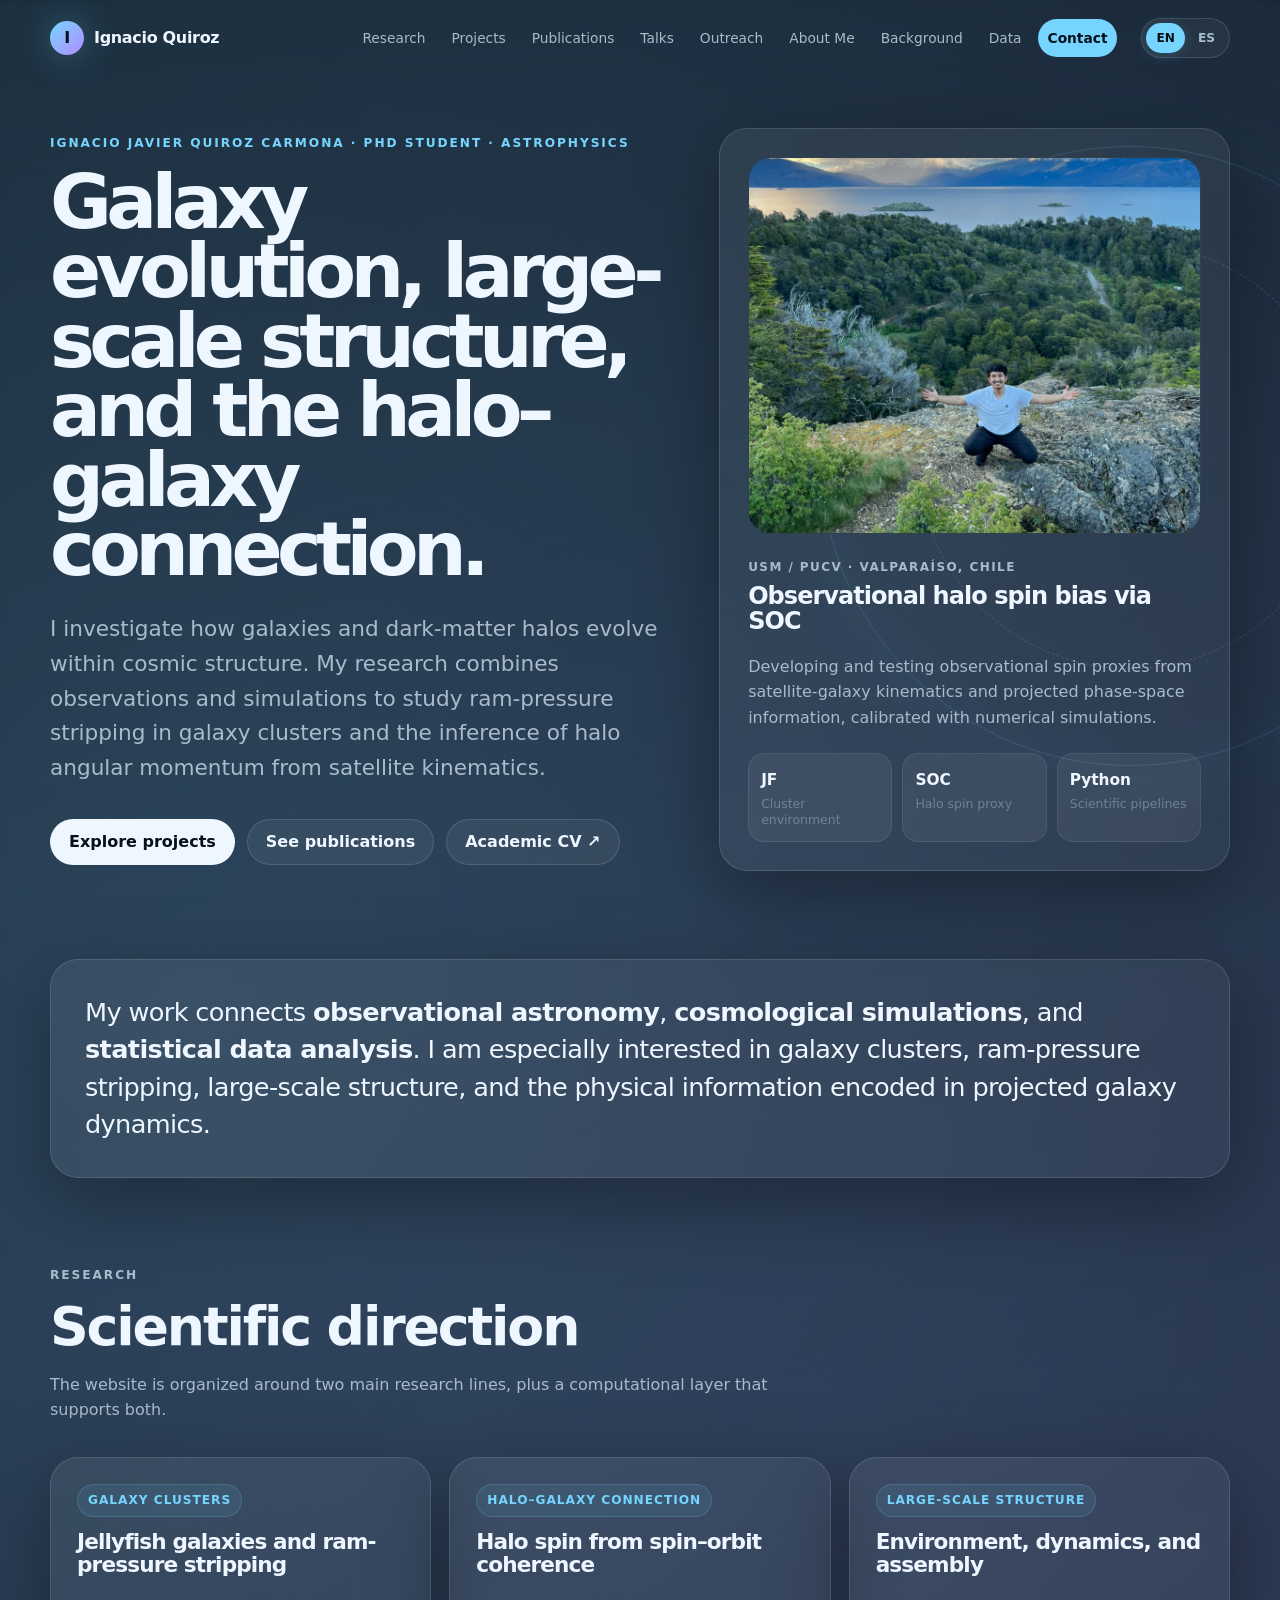
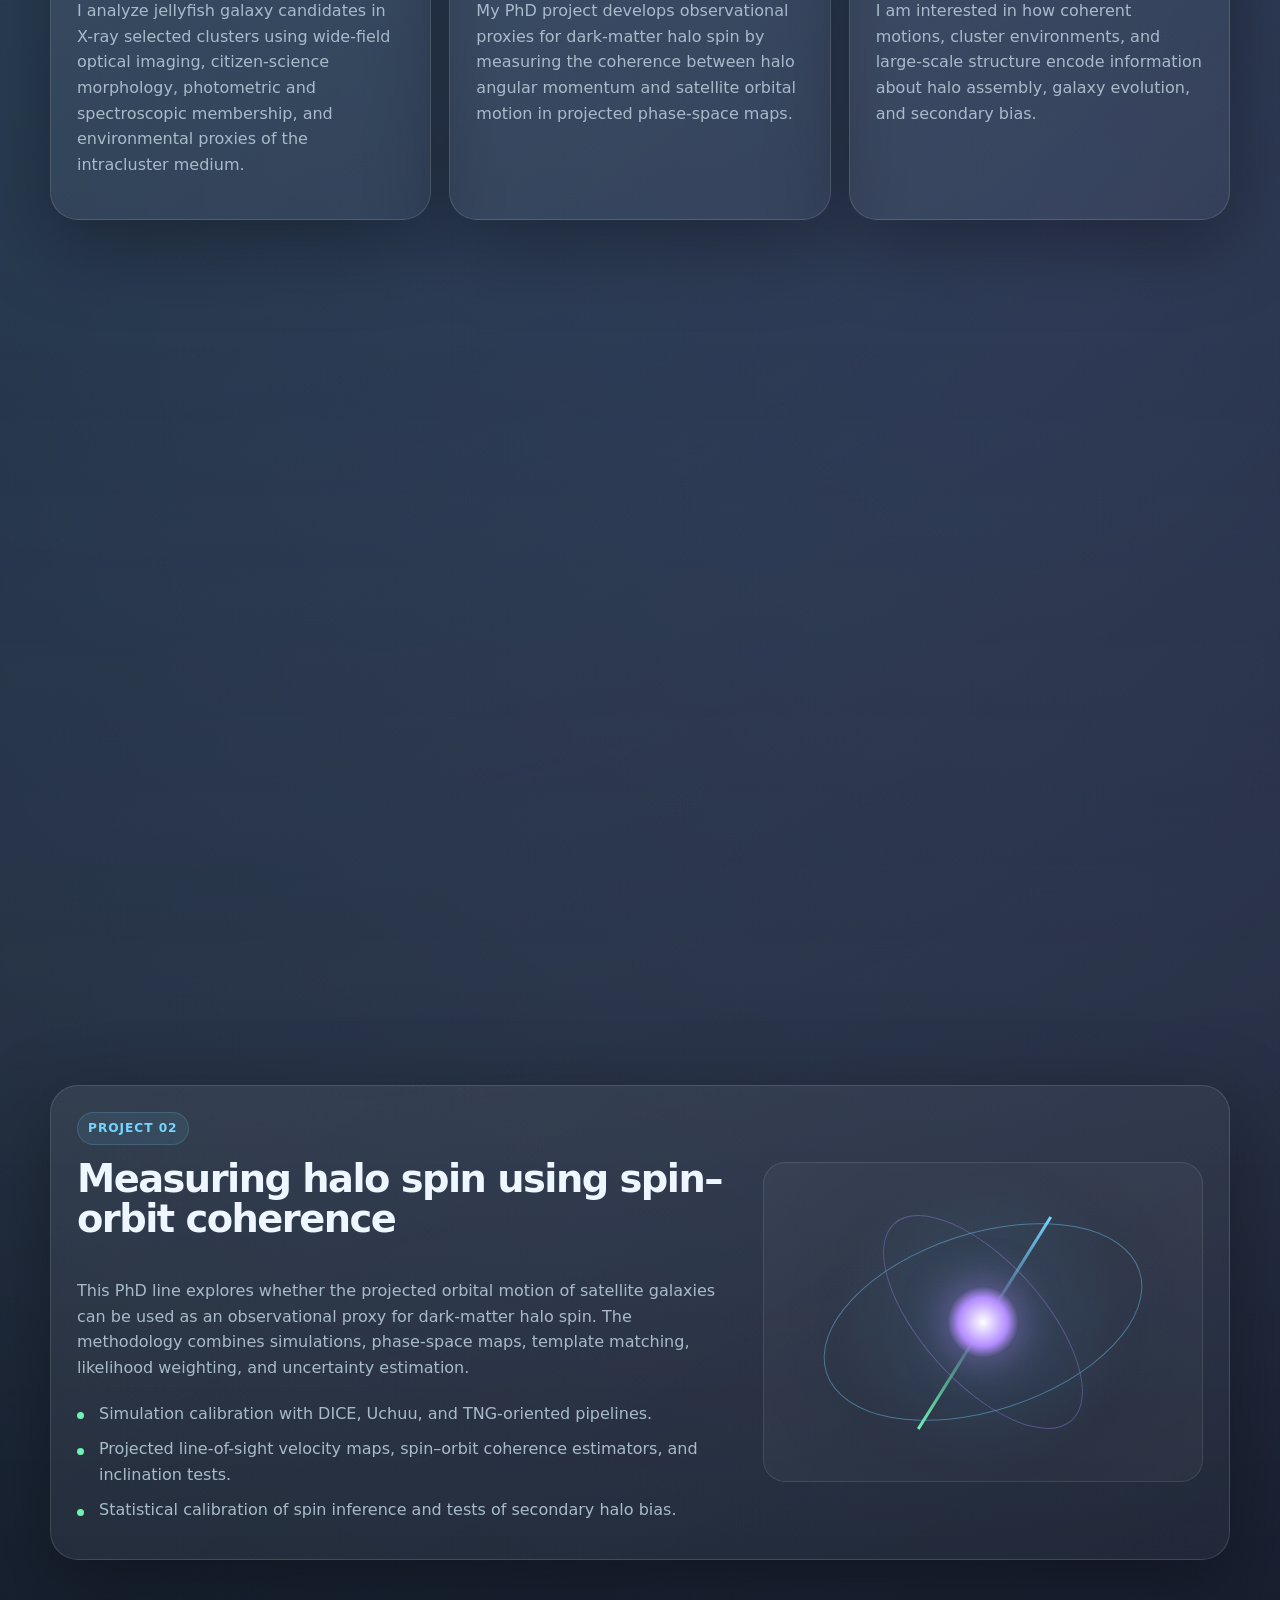
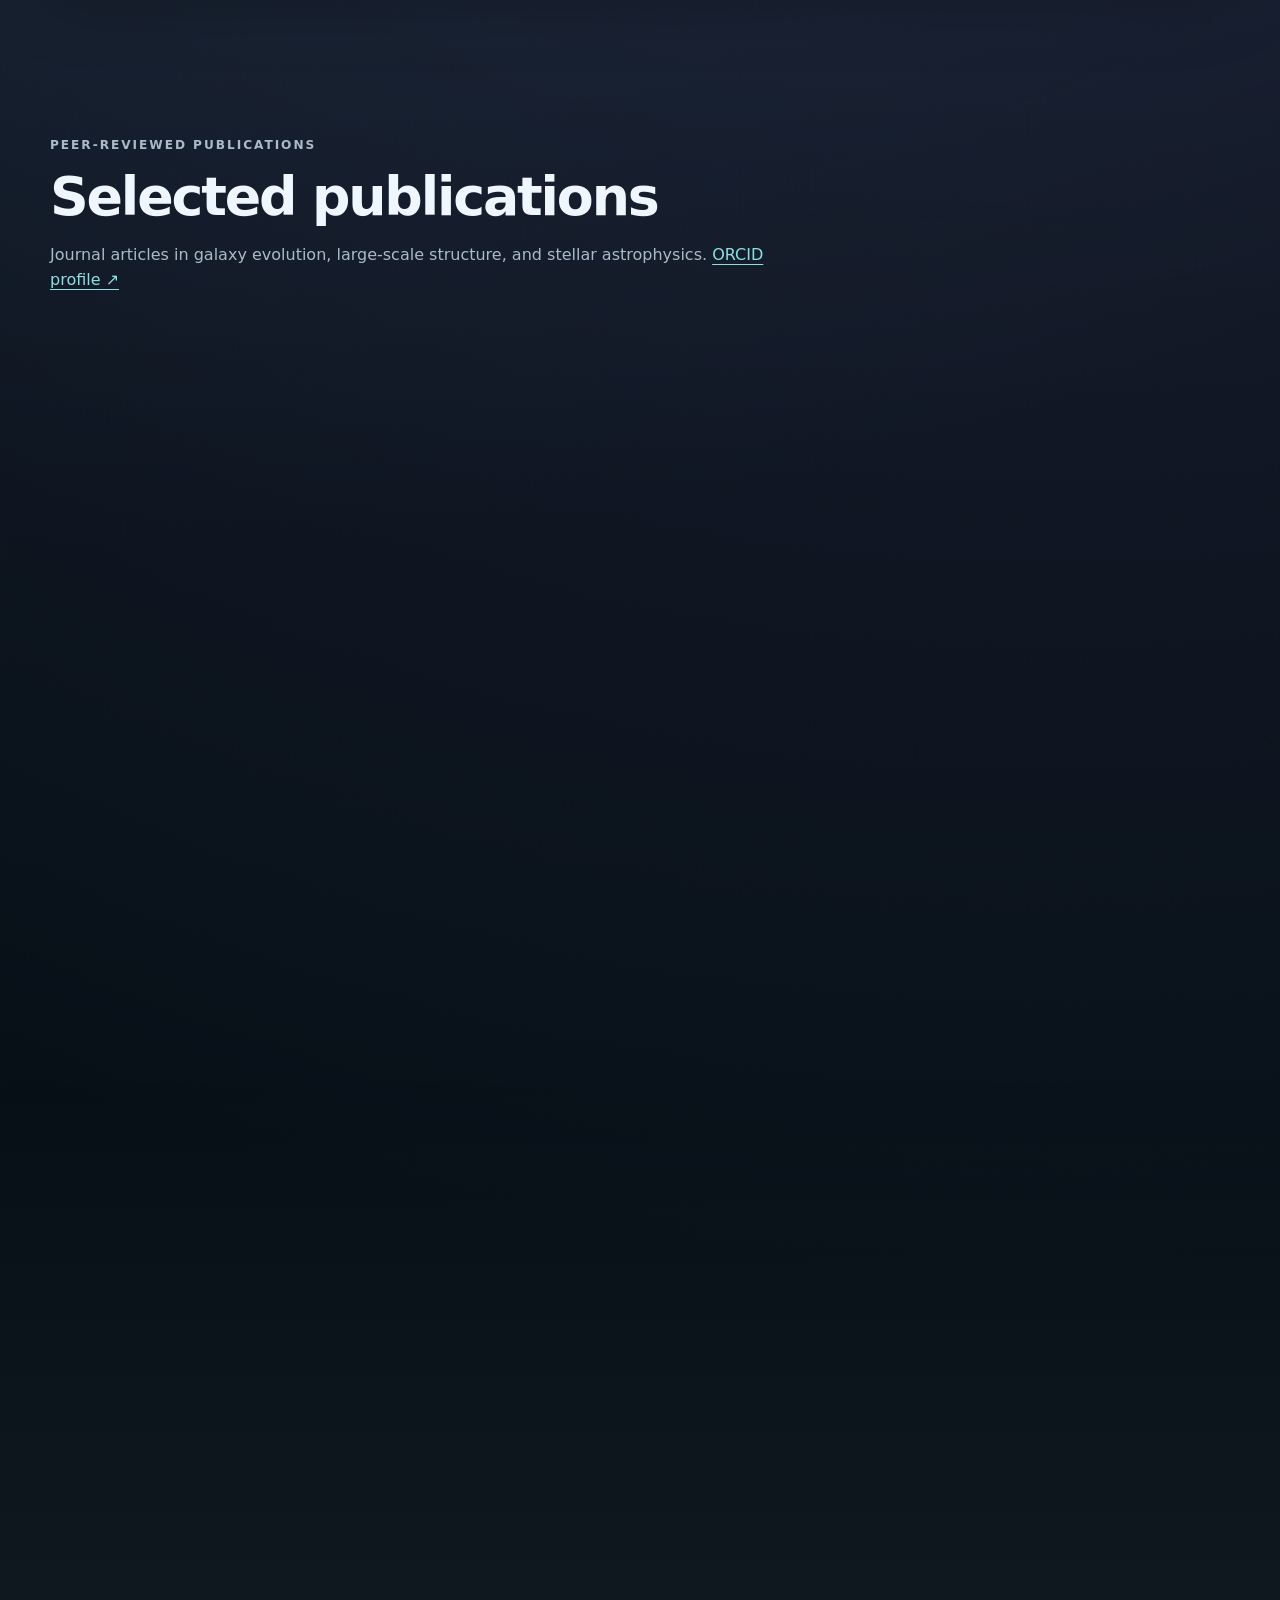
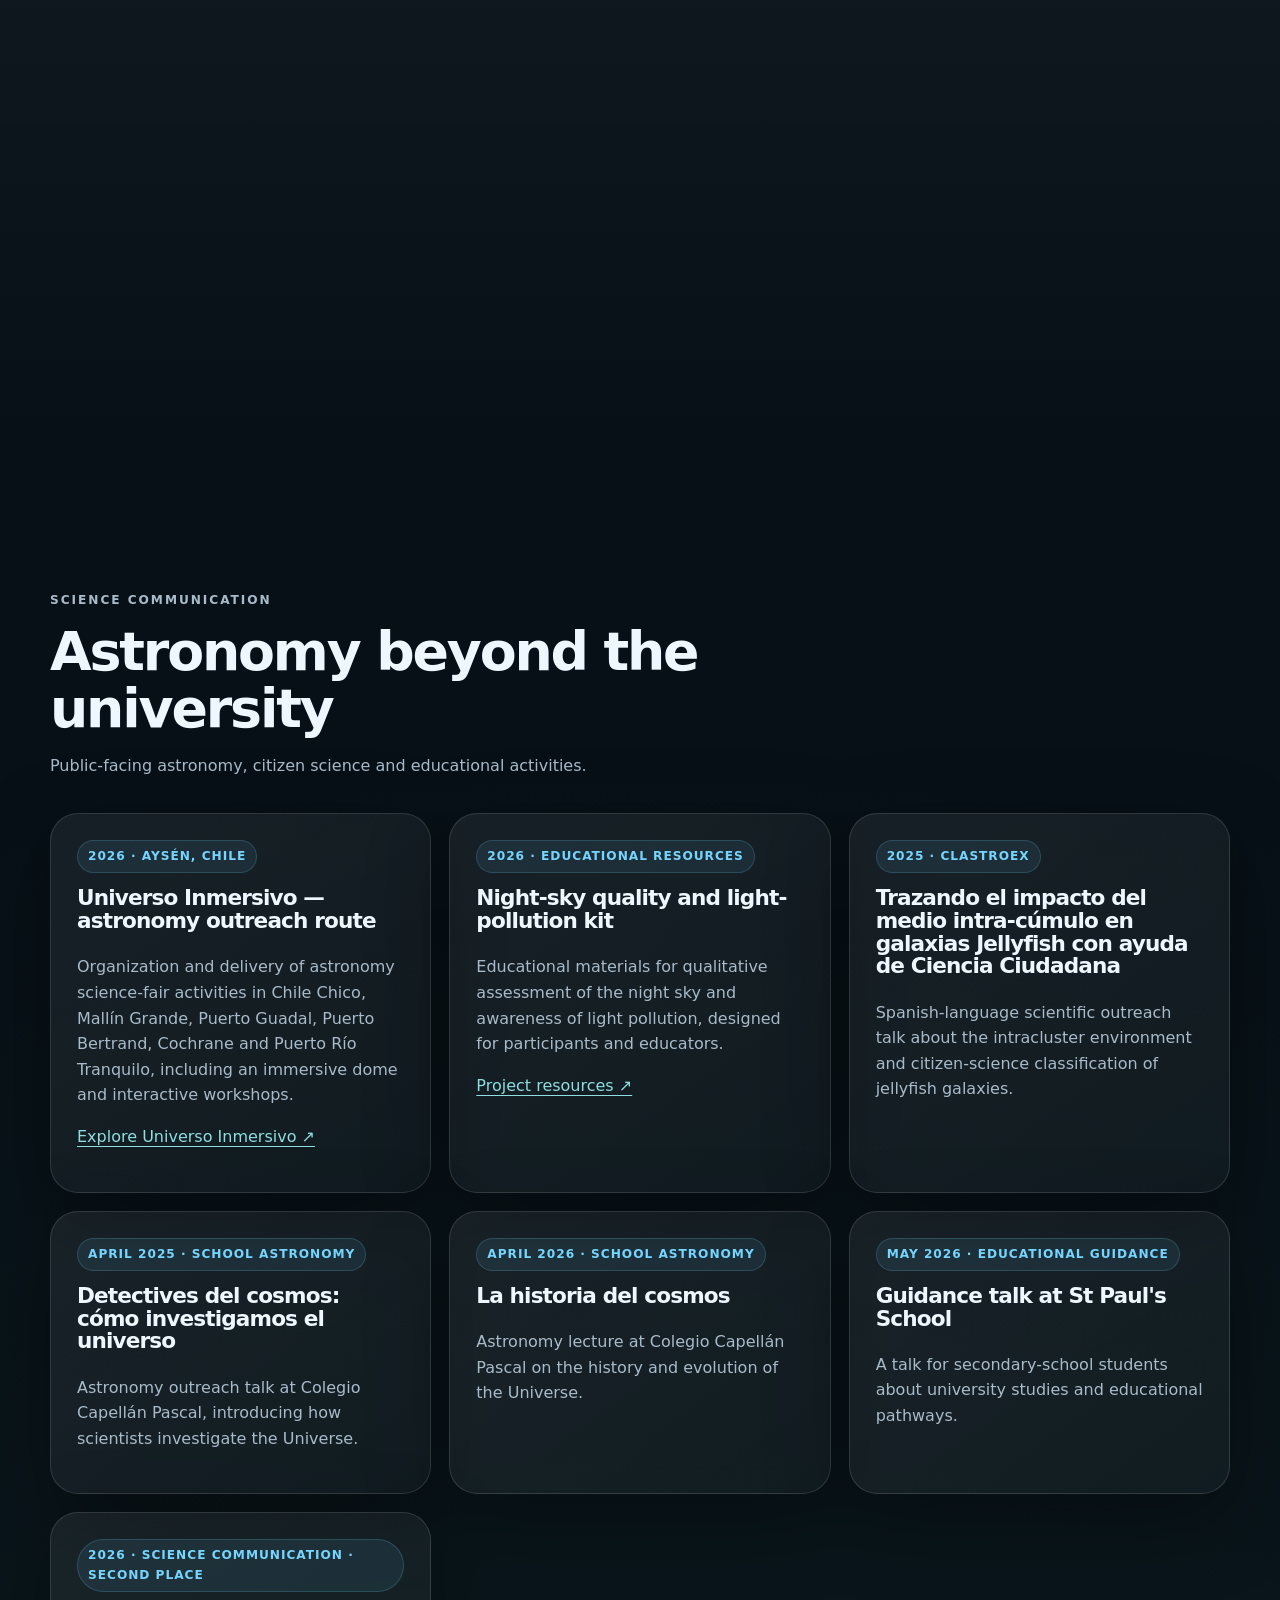
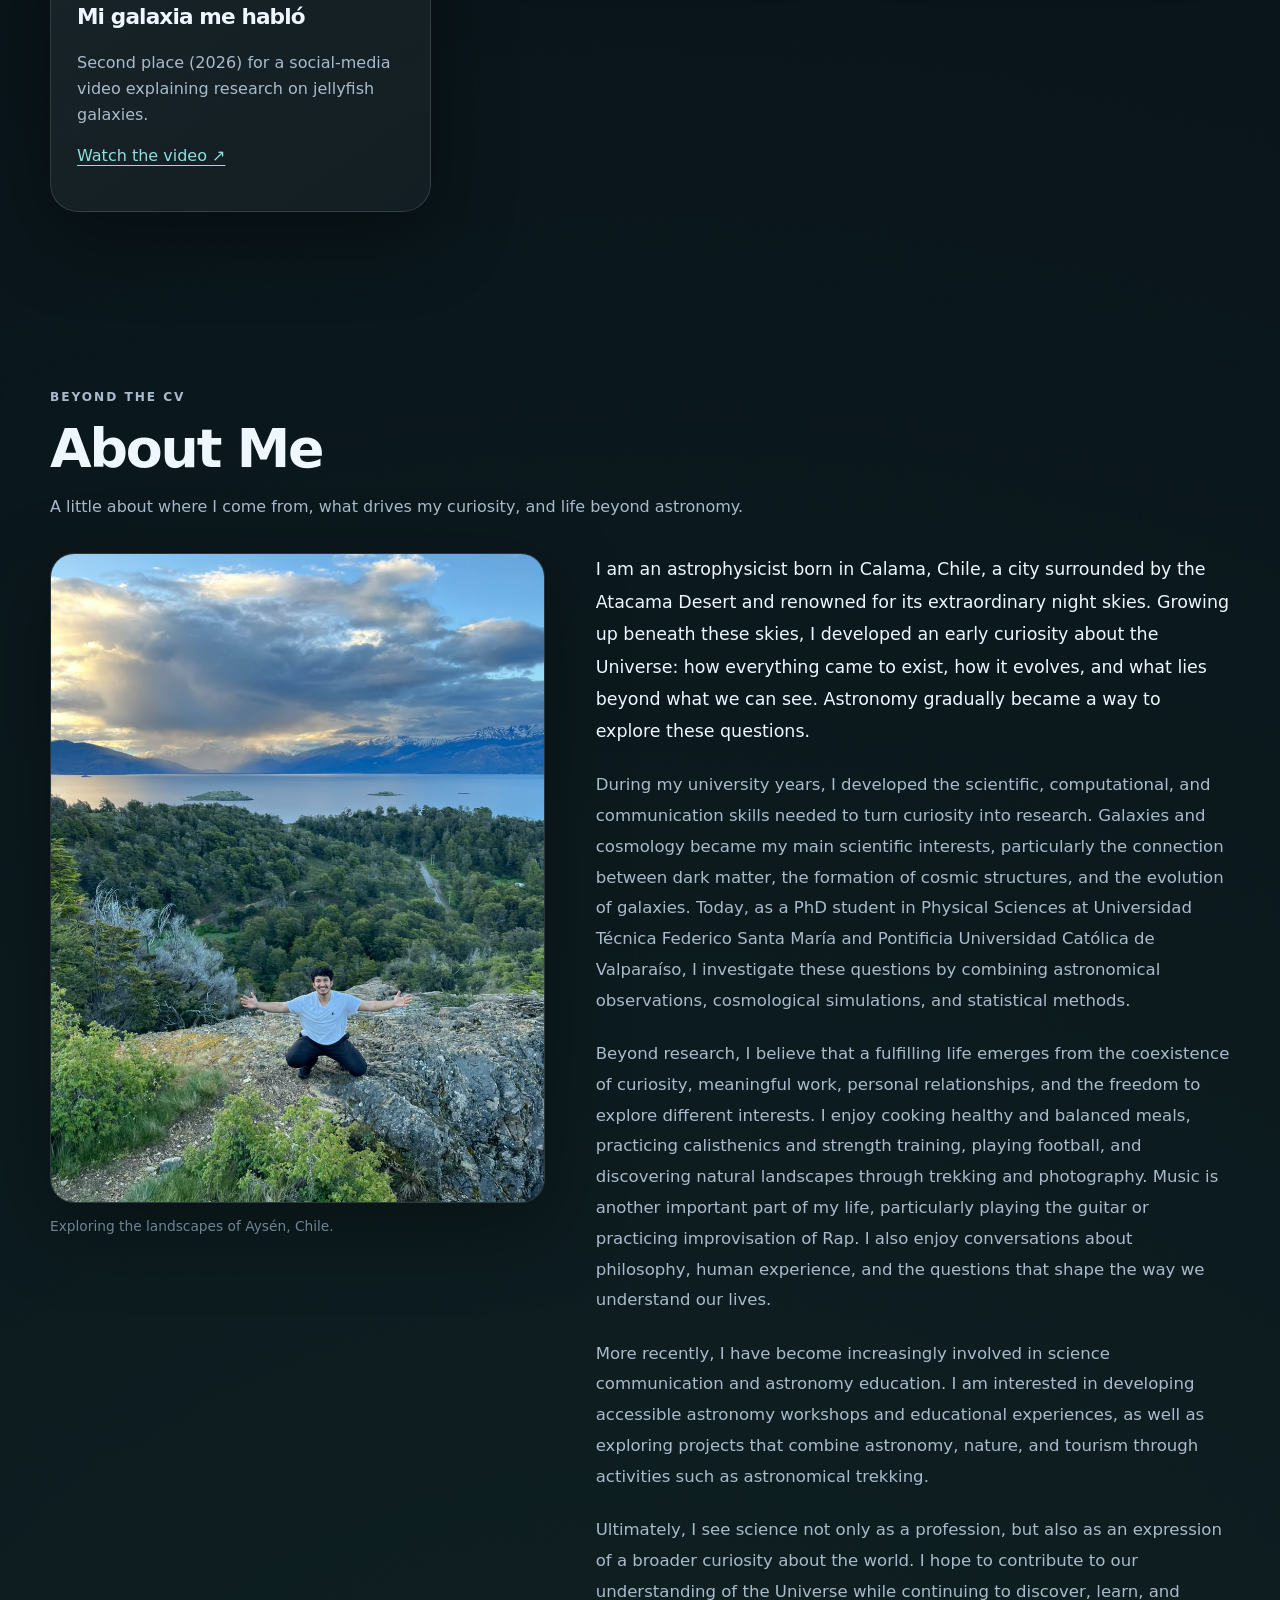
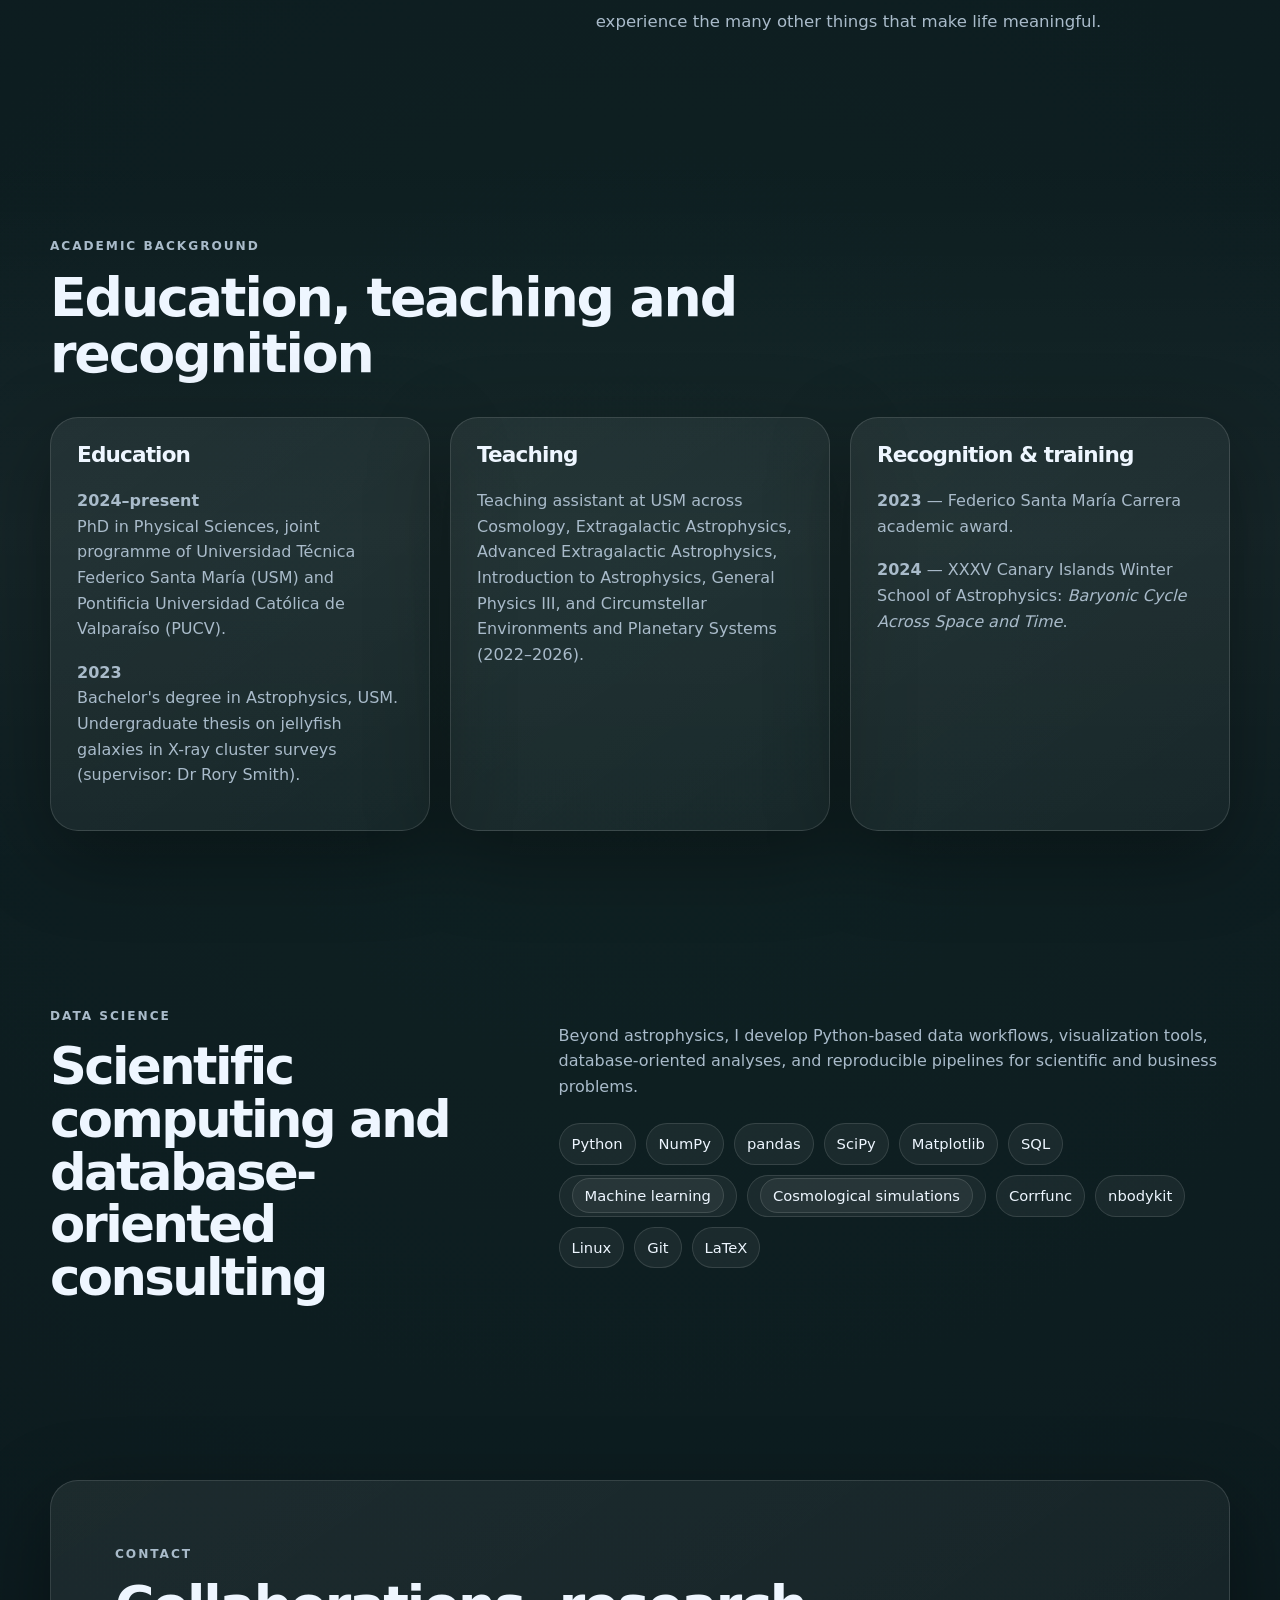
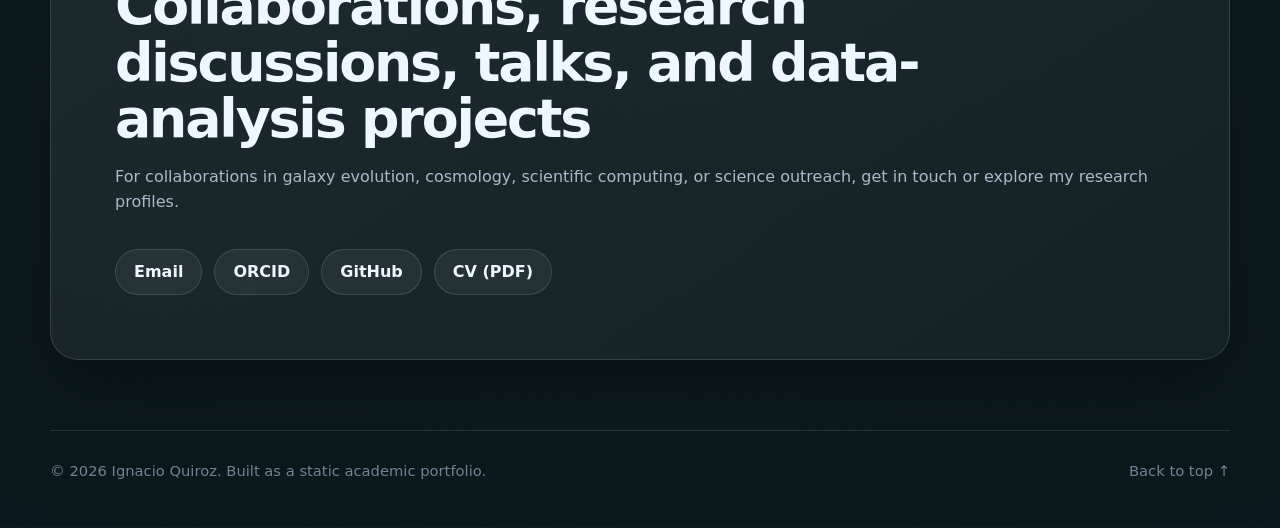
==== commit bf0d5efe: "Add files via upload" ====
--- a/index.html
+++ b/index.html
@@ -215,6 +215,27 @@
 <h3>Trazando el impacto del medio intra-cúmulo en galaxias Jellyfish con ayuda de Ciencia Ciudadana</h3>
 <p><span data-i18n="t111">Spanish-language scientific outreach talk about the intracluster environment and citizen-science classification of jellyfish galaxies.</span></p>
 </article>
+<article class="research-card reveal">
+<span class="tag"><span data-i18n="school_pascal_2025_tag">April 2025 · School astronomy</span></span>
+<h3>Detectives del cosmos: cómo investigamos el universo</h3>
+<p><span data-i18n="school_pascal_2025_desc">Astronomy outreach talk at Colegio Capellán Pascal, introducing how scientists investigate the Universe.</span></p>
+</article>
+<article class="research-card reveal">
+<span class="tag"><span data-i18n="school_pascal_2026_tag">April 2026 · School astronomy</span></span>
+<h3>La historia del cosmos</h3>
+<p><span data-i18n="school_pascal_2026_desc">Astronomy lecture at Colegio Capellán Pascal on the history and evolution of the Universe.</span></p>
+</article>
+<article class="research-card reveal">
+<span class="tag"><span data-i18n="school_stpauls_tag">May 2026 · Educational guidance</span></span>
+<h3><span data-i18n="school_stpauls_title">Guidance talk at St Paul's School</span></h3>
+<p><span data-i18n="school_stpauls_desc">A talk for secondary-school students about university studies and educational pathways.</span></p>
+</article>
+<article class="research-card reveal">
+<span class="tag"><span data-i18n="video_award_tag">2026 · Science communication · Second place</span></span>
+<h3>Mi galaxia me habló</h3>
+<p><span data-i18n="video_award_desc">Second place (2026) for a social-media video explaining research on jellyfish galaxies.</span></p>
+<p><a class="inline-link" href="https://www.instagram.com/reel/DZuyDf0ROZ7/" rel="noopener noreferrer" target="_blank"><span data-i18n="video_award_link">Watch the video ↗</span></a></p>
+</article>
 </div>
 </section>
 <section class="section about-section" id="about">
@@ -292,6 +313,6 @@
 <p>© <span id="year"></span> <span data-i18n="t157">Ignacio Quiroz. Built as a static academic portfolio.</span></p>
 <a href="#top"><span data-i18n="t158">Back to top ↑</span></a>
 </footer>
-<script src="translations.js?v=7"></script><script src="script.js?v=7"></script>
+<script src="translations.js?v=8"></script><script src="script.js?v=8"></script>
 </body>
 </html>
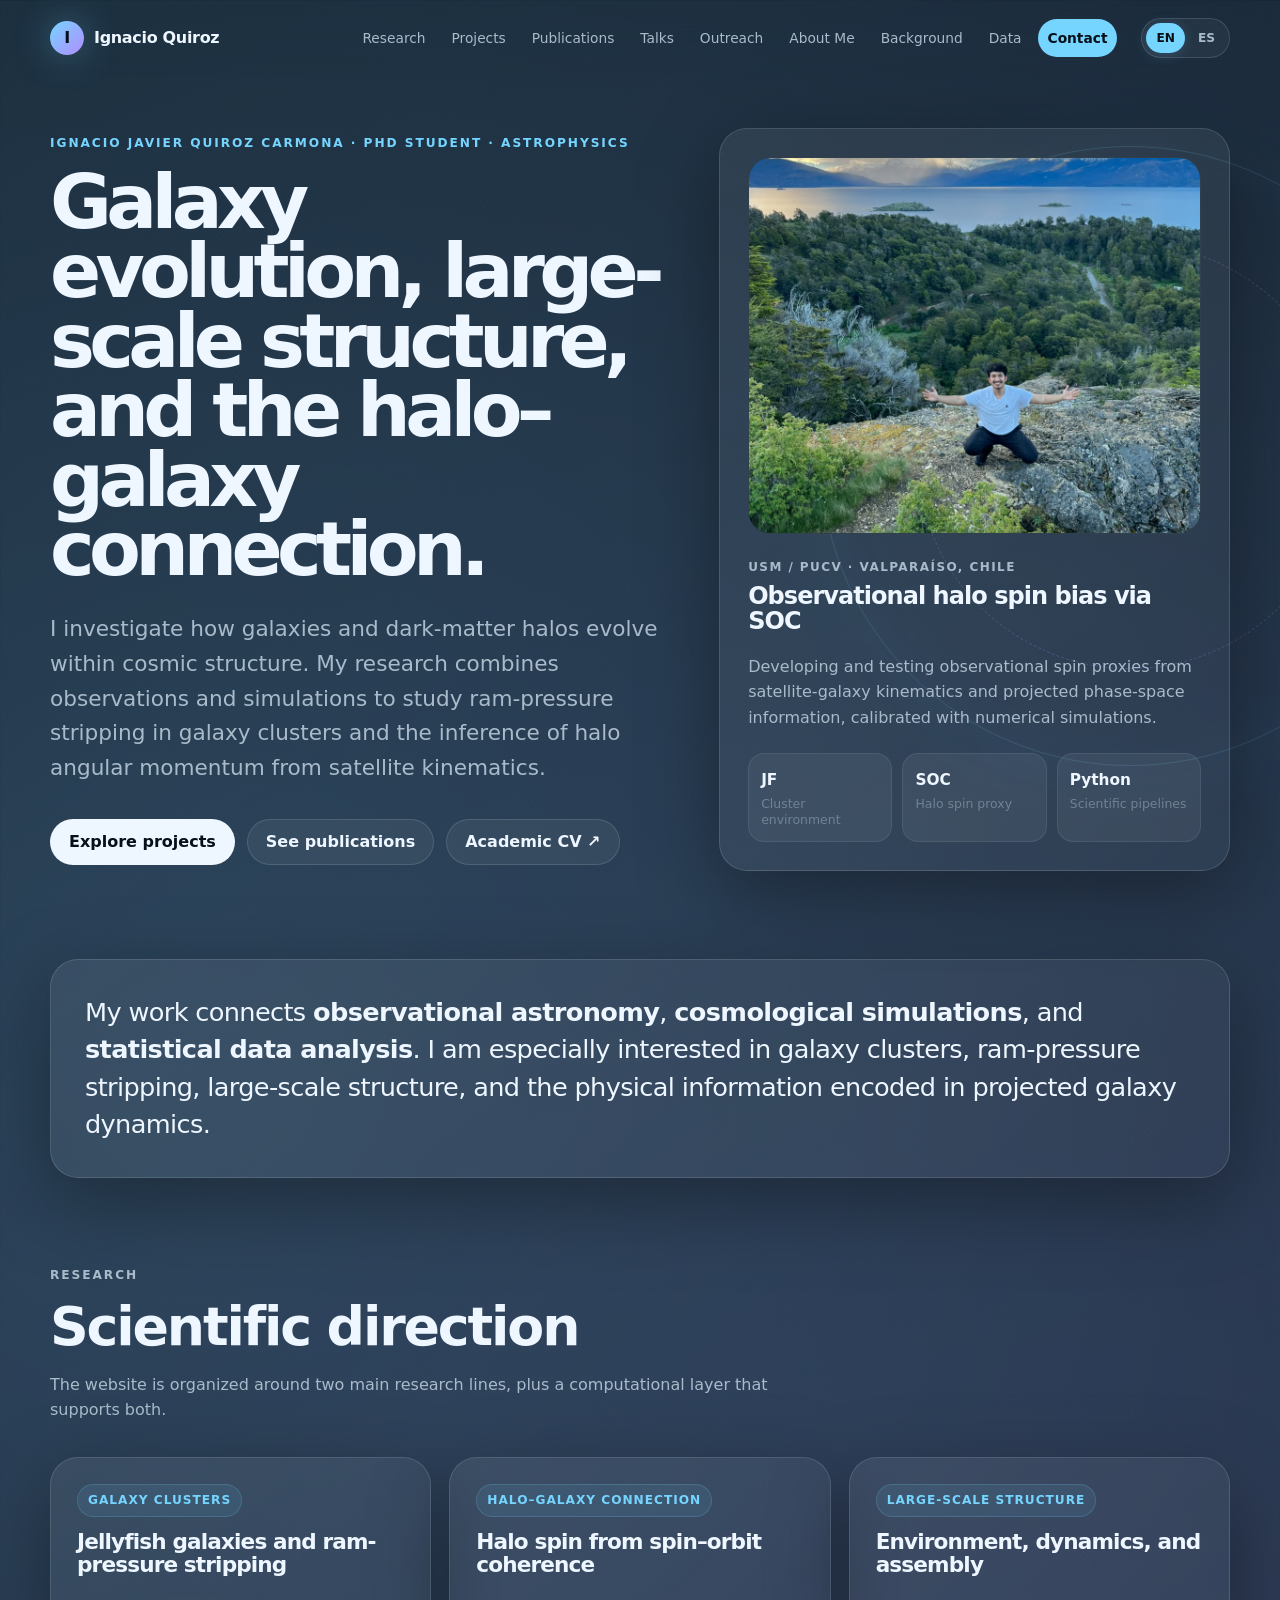
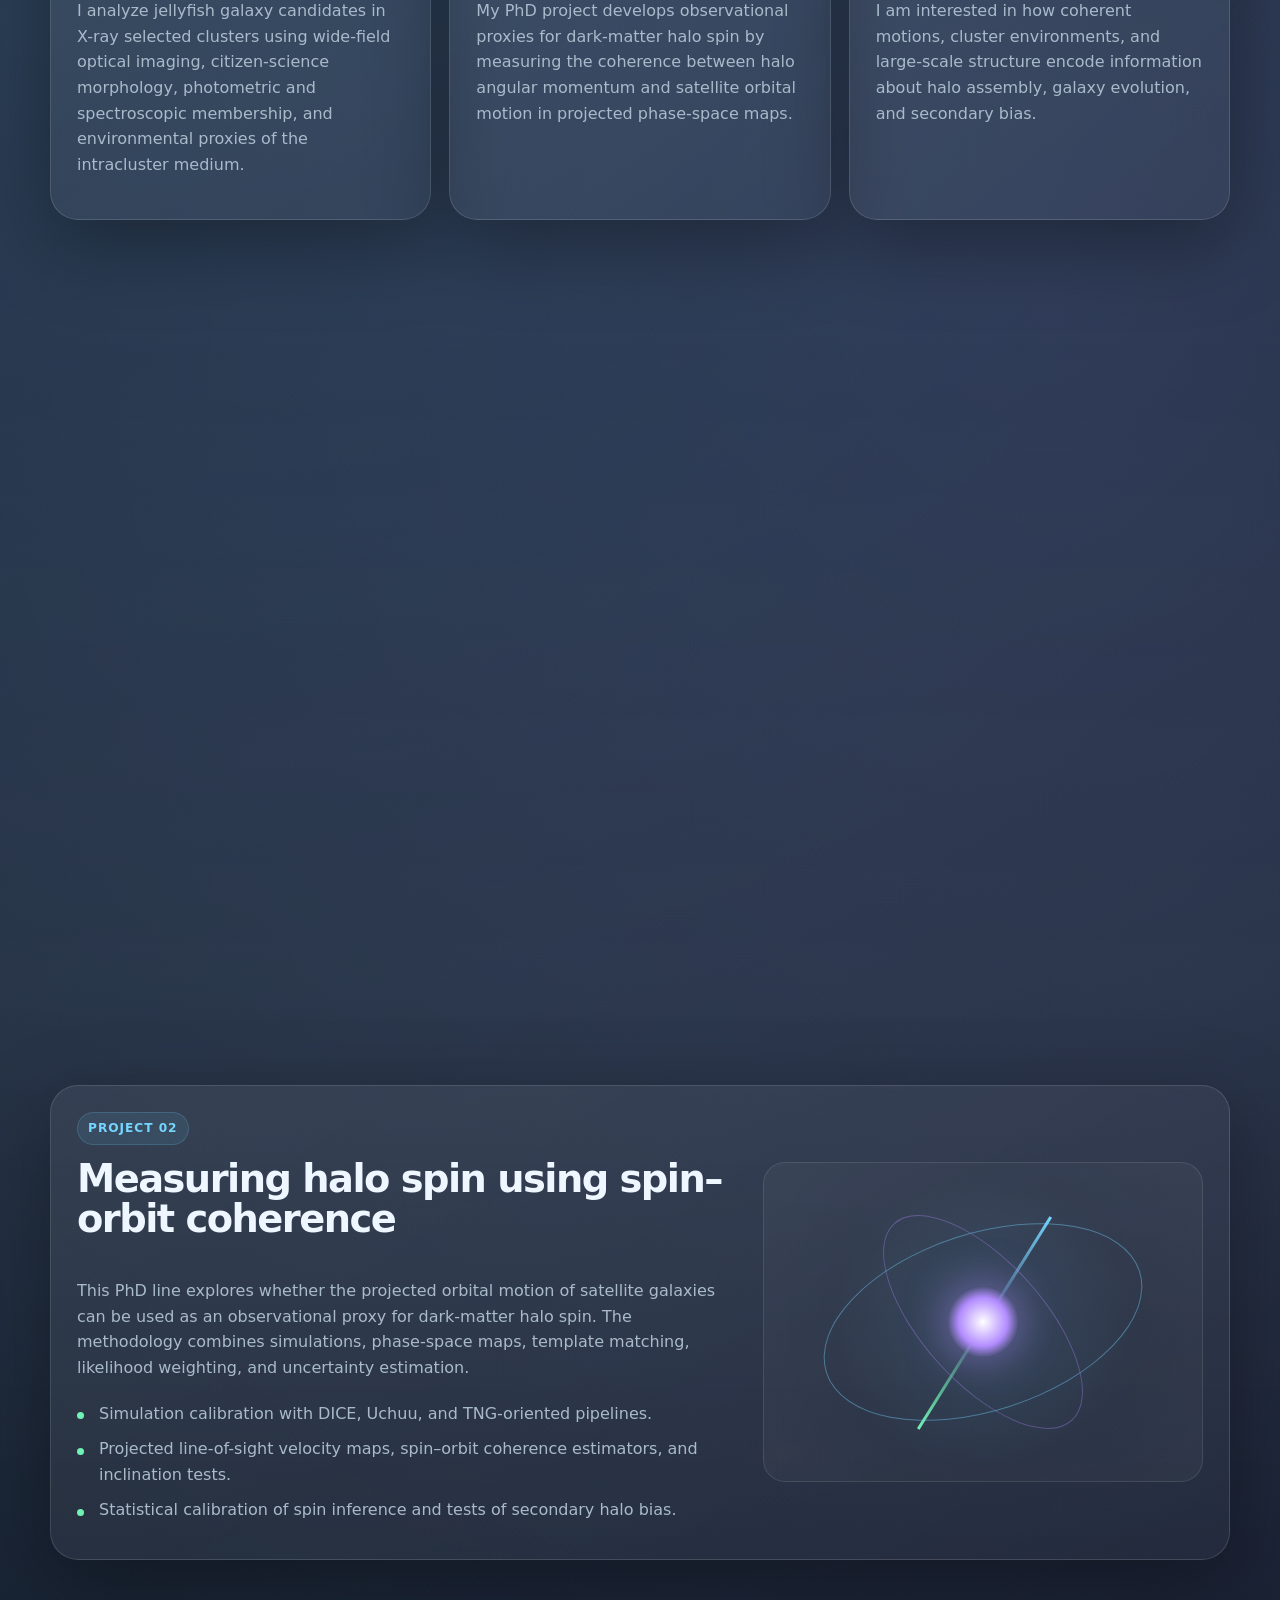
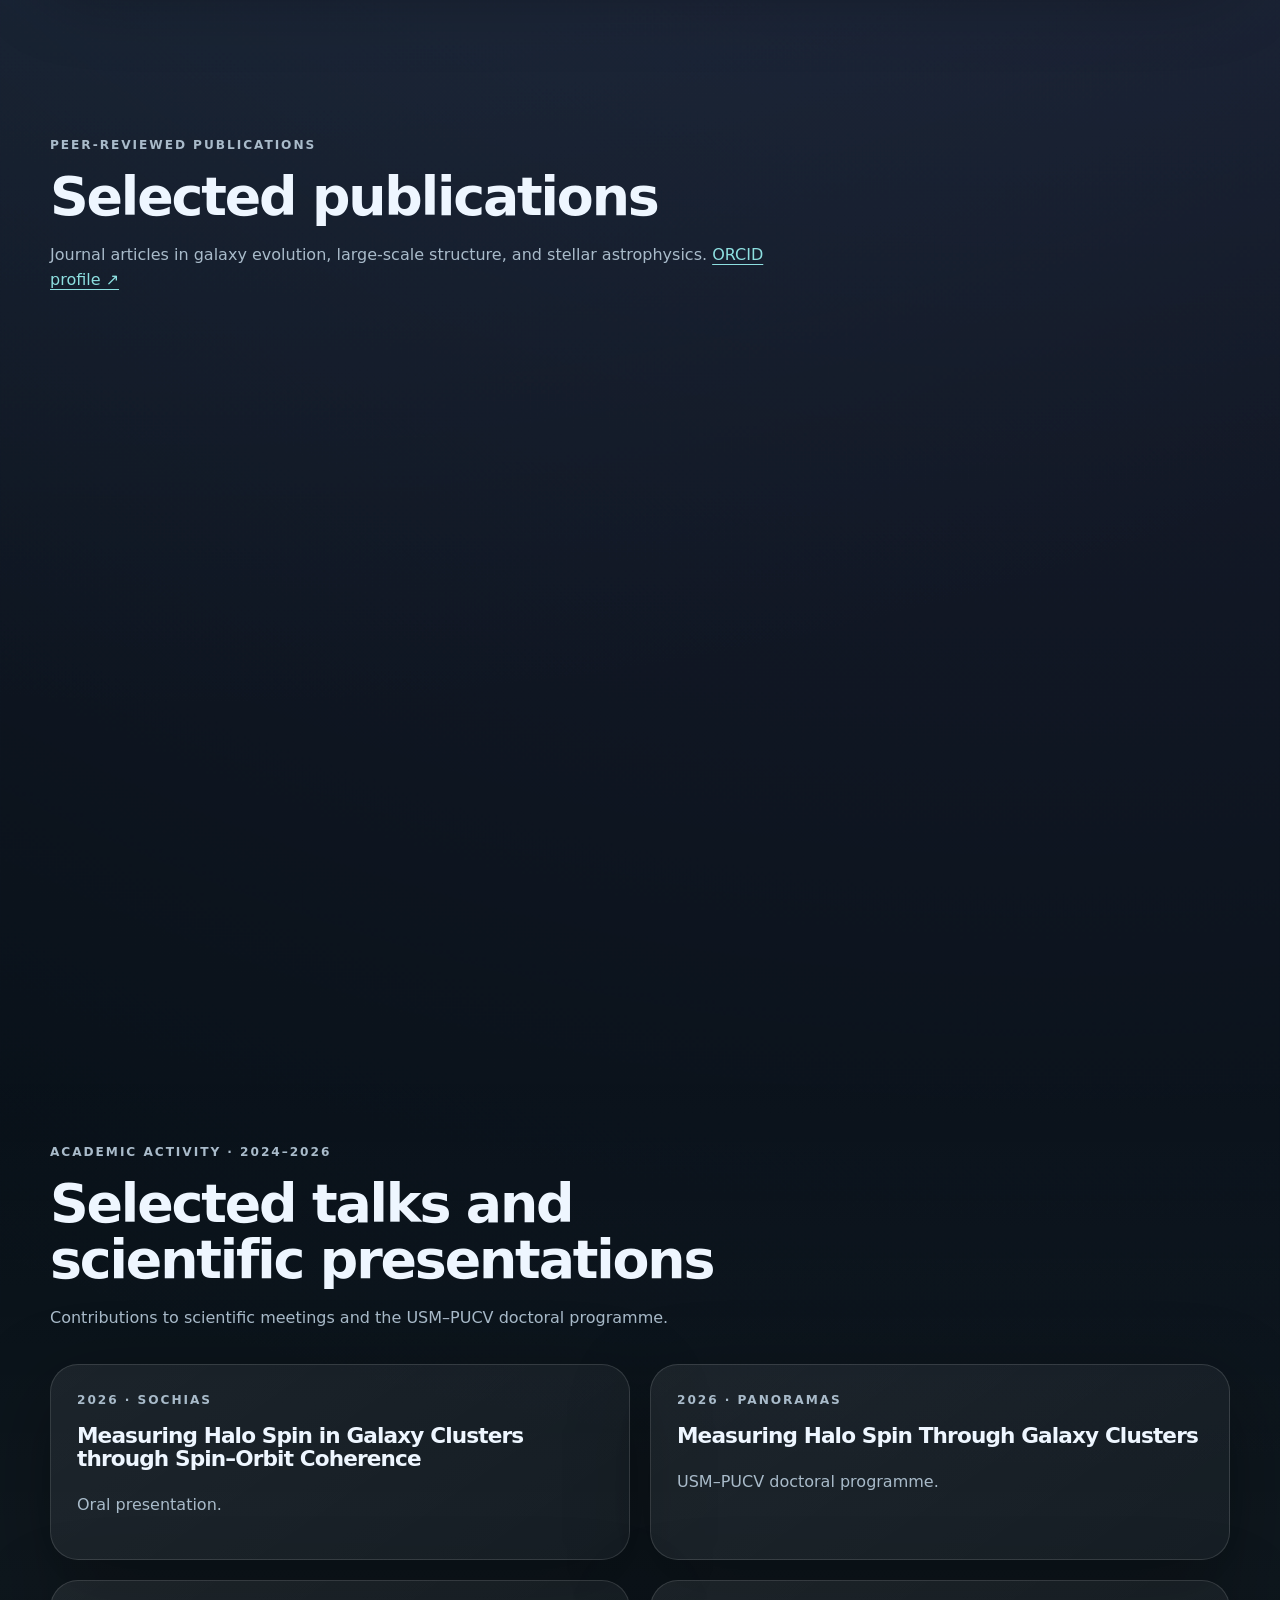
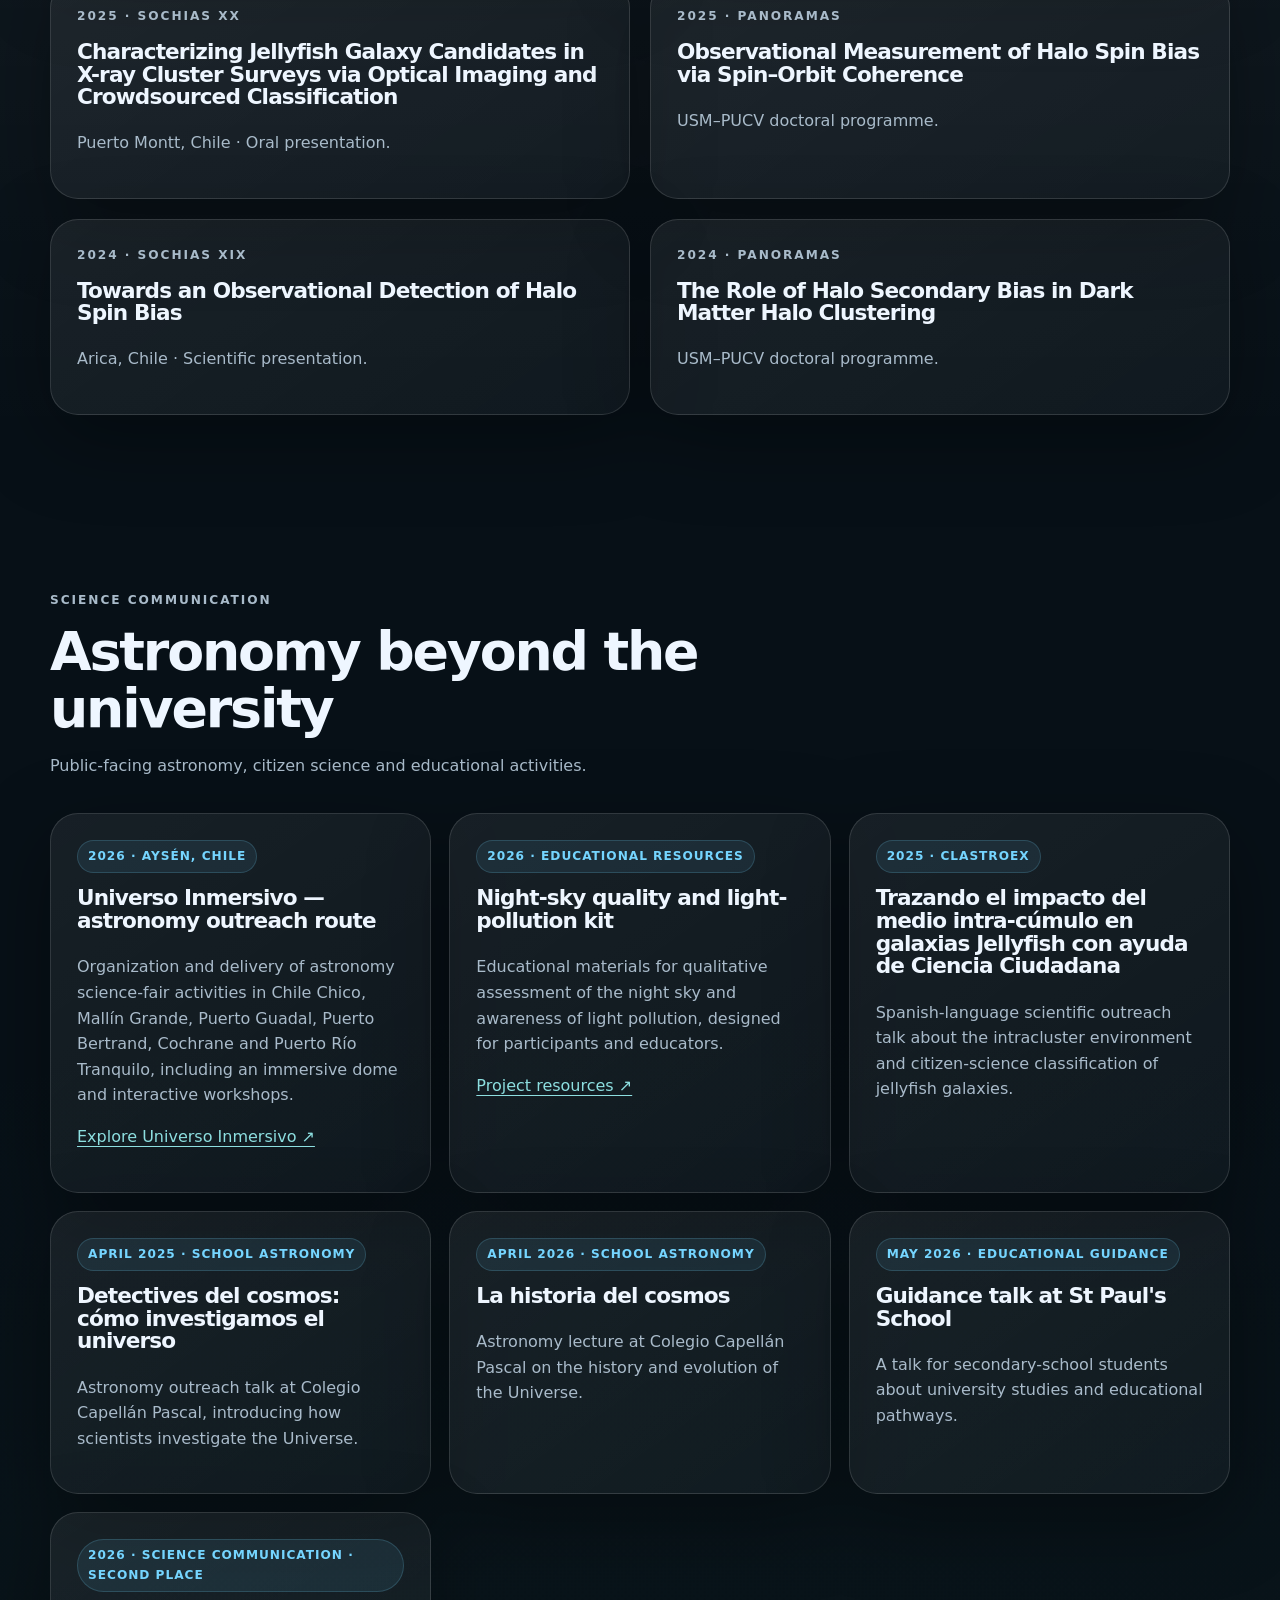
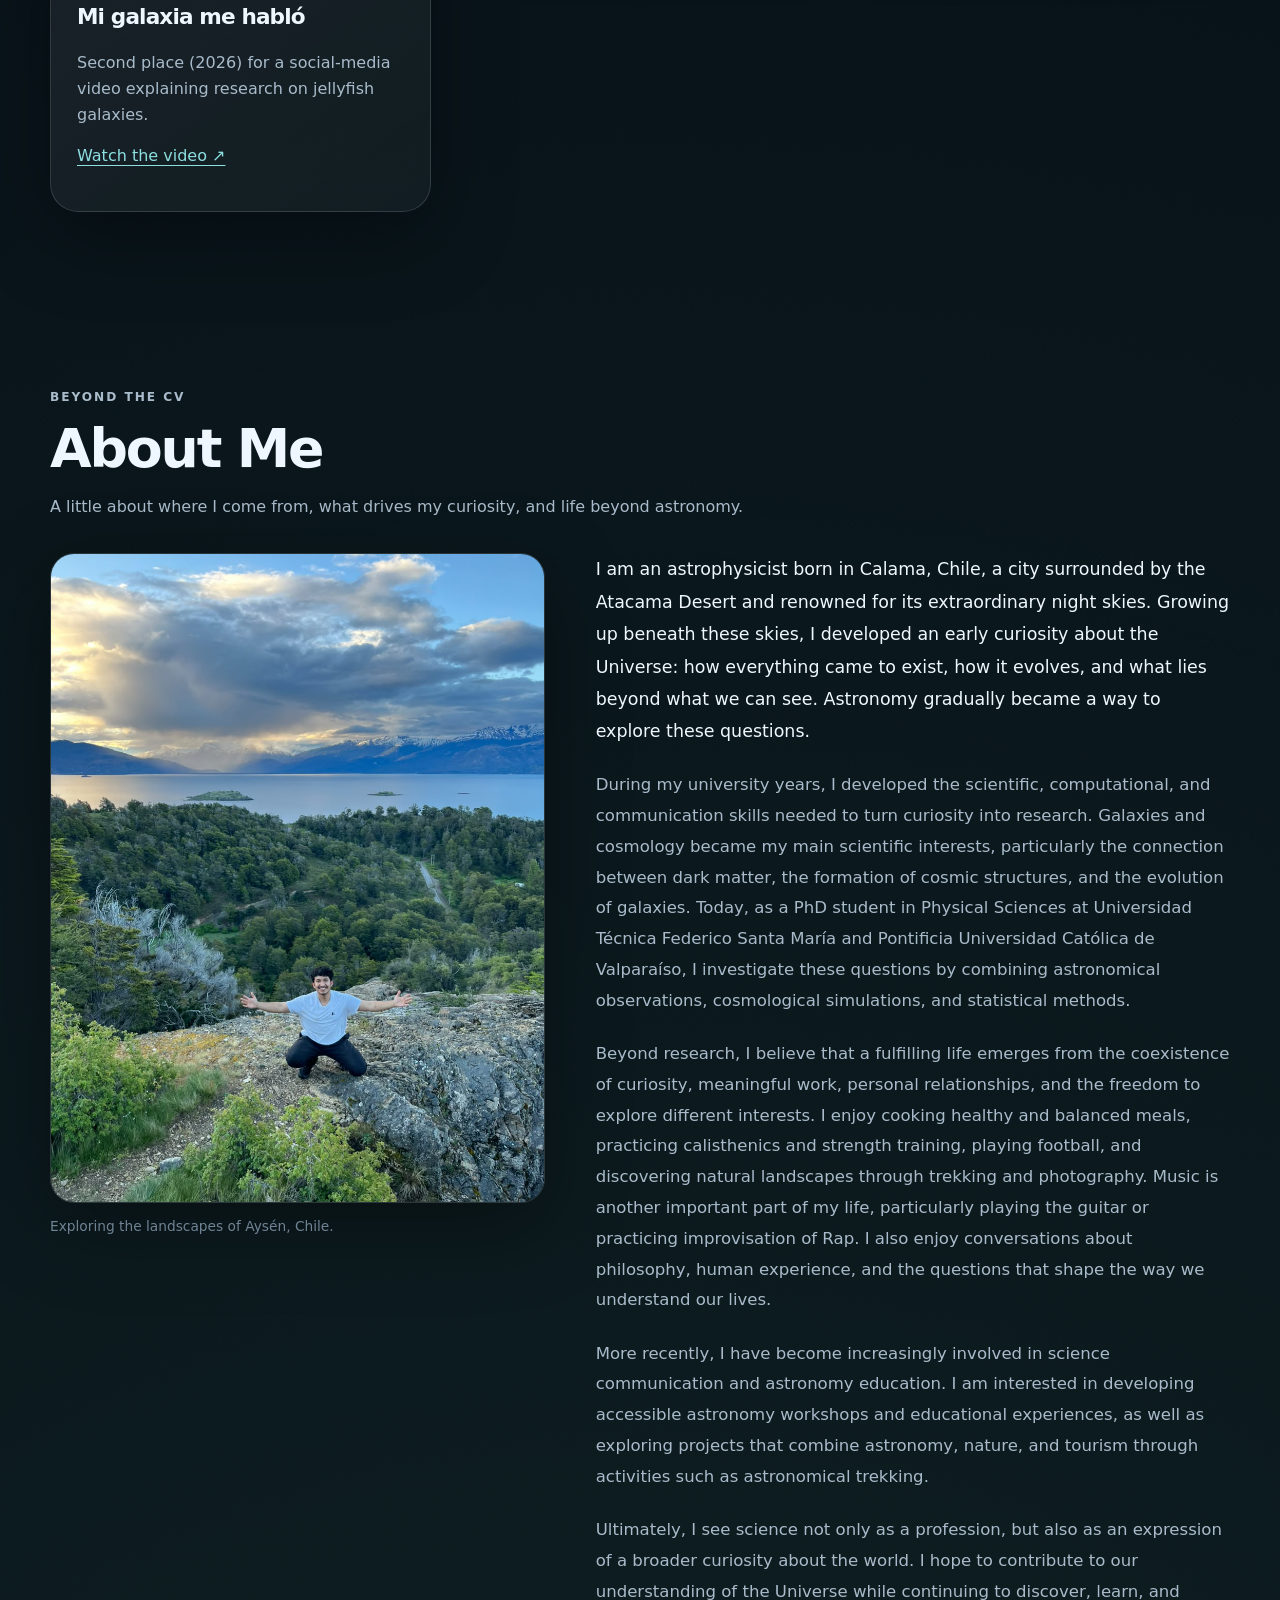
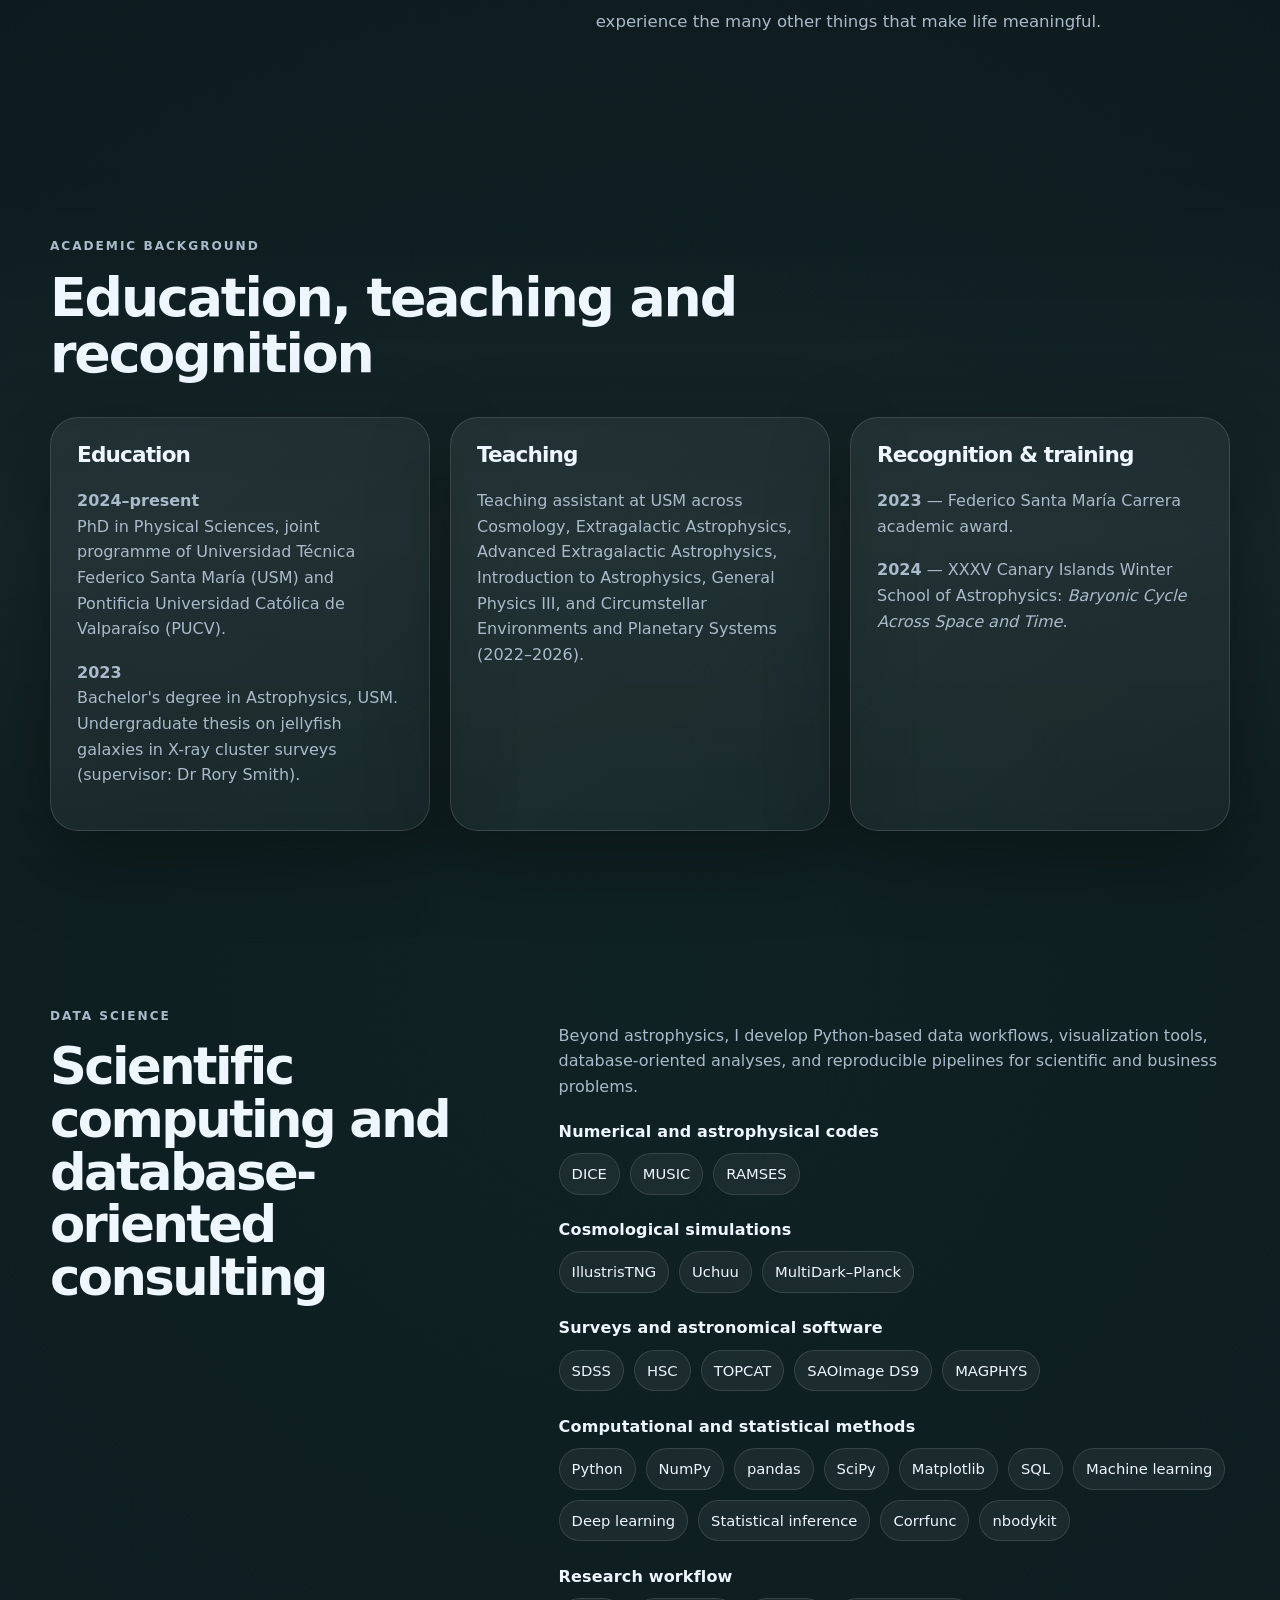
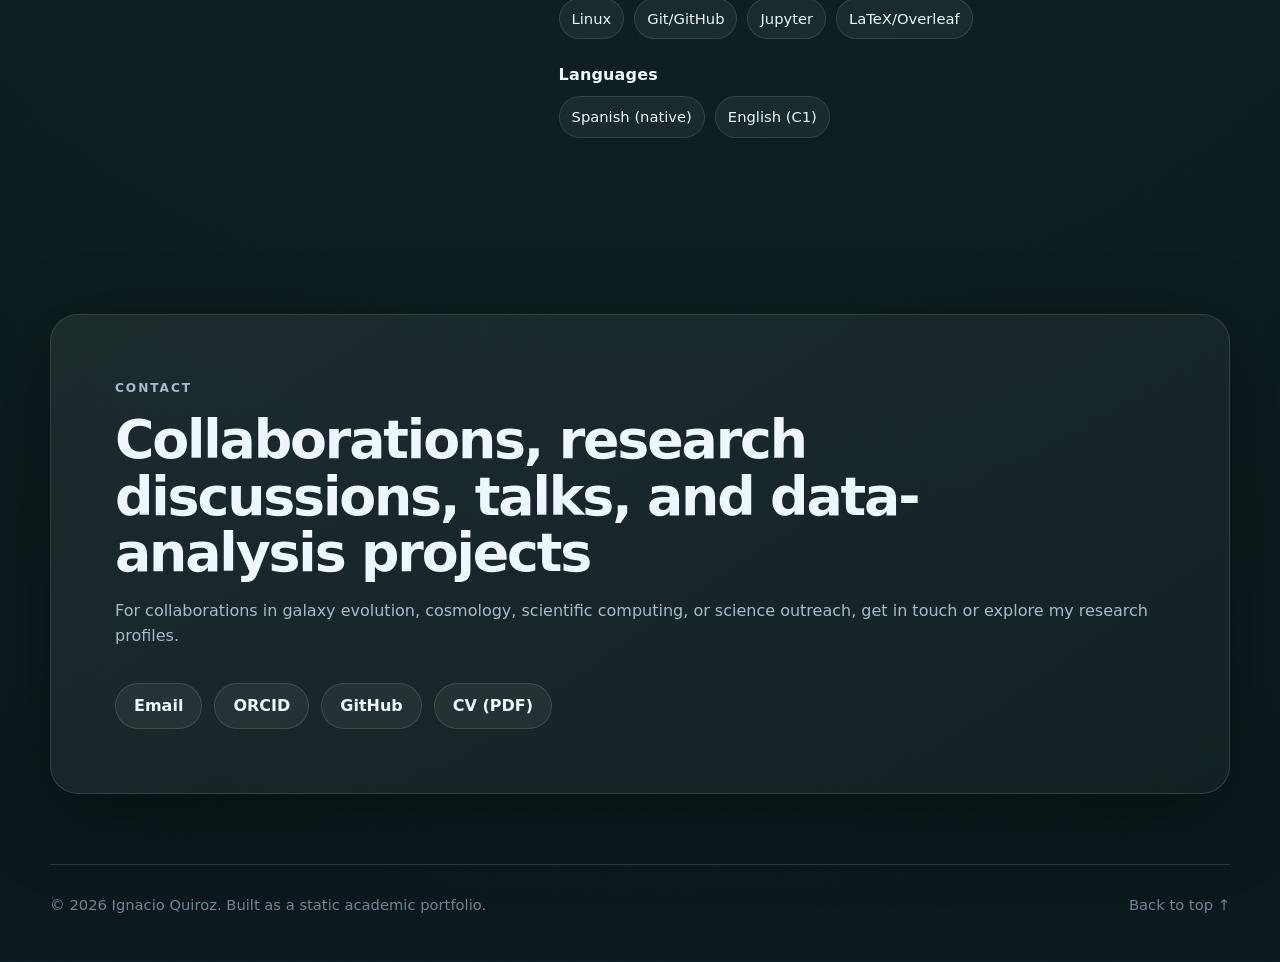
==== commit bacf8a09: "Add files via upload" ====
--- a/index.html
+++ b/index.html
@@ -288,8 +288,13 @@
 <p>
           <span data-i18n="t137">Beyond astrophysics, I develop Python-based data workflows, visualization tools, database-oriented analyses, and reproducible pipelines for scientific and business problems.</span>
         </p>
-<div aria-label="Technical skills" class="skill-list" data-i18n-attr-aria-label="skillsaria">
-<span>Python</span><span>NumPy</span><span>pandas</span><span>SciPy</span><span>Matplotlib</span><span>SQL</span><span><span data-i18n="t143">Machine learning</span></span><span><span data-i18n="t144">Cosmological simulations</span></span><span>Corrfunc</span><span>nbodykit</span><span>Linux</span><span>Git</span><span>LaTeX</span>
+<div class="technical-groups">
+  <div class="technical-group"><h3 data-i18n="tech_codes">Numerical and astrophysical codes</h3><div class="skill-list"><span>DICE</span><span>MUSIC</span><span>RAMSES</span></div></div>
+  <div class="technical-group"><h3 data-i18n="tech_sims">Cosmological simulations</h3><div class="skill-list"><span>IllustrisTNG</span><span>Uchuu</span><span>MultiDark–Planck</span></div></div>
+  <div class="technical-group"><h3 data-i18n="tech_surveys">Surveys and astronomical software</h3><div class="skill-list"><span>SDSS</span><span>HSC</span><span>TOPCAT</span><span>SAOImage DS9</span><span>MAGPHYS</span></div></div>
+  <div class="technical-group"><h3 data-i18n="tech_methods">Computational and statistical methods</h3><div class="skill-list"><span>Python</span><span>NumPy</span><span>pandas</span><span>SciPy</span><span>Matplotlib</span><span>SQL</span><span data-i18n="tech_ml">Machine learning</span><span data-i18n="tech_dl">Deep learning</span><span data-i18n="tech_si">Statistical inference</span><span>Corrfunc</span><span>nbodykit</span></div></div>
+  <div class="technical-group"><h3 data-i18n="tech_workflow">Research workflow</h3><div class="skill-list"><span>Linux</span><span>Git/GitHub</span><span>Jupyter</span><span>LaTeX/Overleaf</span></div></div>
+  <div class="technical-group"><h3 data-i18n="tech_languages">Languages</h3><div class="skill-list"><span data-i18n="lang_spanish">Spanish (native)</span><span data-i18n="lang_english">English (C1)</span></div></div>
 </div>
 </div>
 </section>
--- a/styles.css
+++ b/styles.css
@@ -849,3 +849,8 @@
   .site-header .nav { order:4; margin:0; }
   .header-controls { margin-left:auto; gap:9px; }
 }
+
+/* v10 — categorized technical experience */
+.technical-groups { display: grid; gap: 1.4rem; margin-top: 1.2rem; }
+.technical-group h3 { margin: 0 0 .55rem; font-size: 1rem; font-weight: 650; letter-spacing: .01em; color: var(--text, #edf5ff); }
+.technical-group .skill-list { margin-top: 0; }
